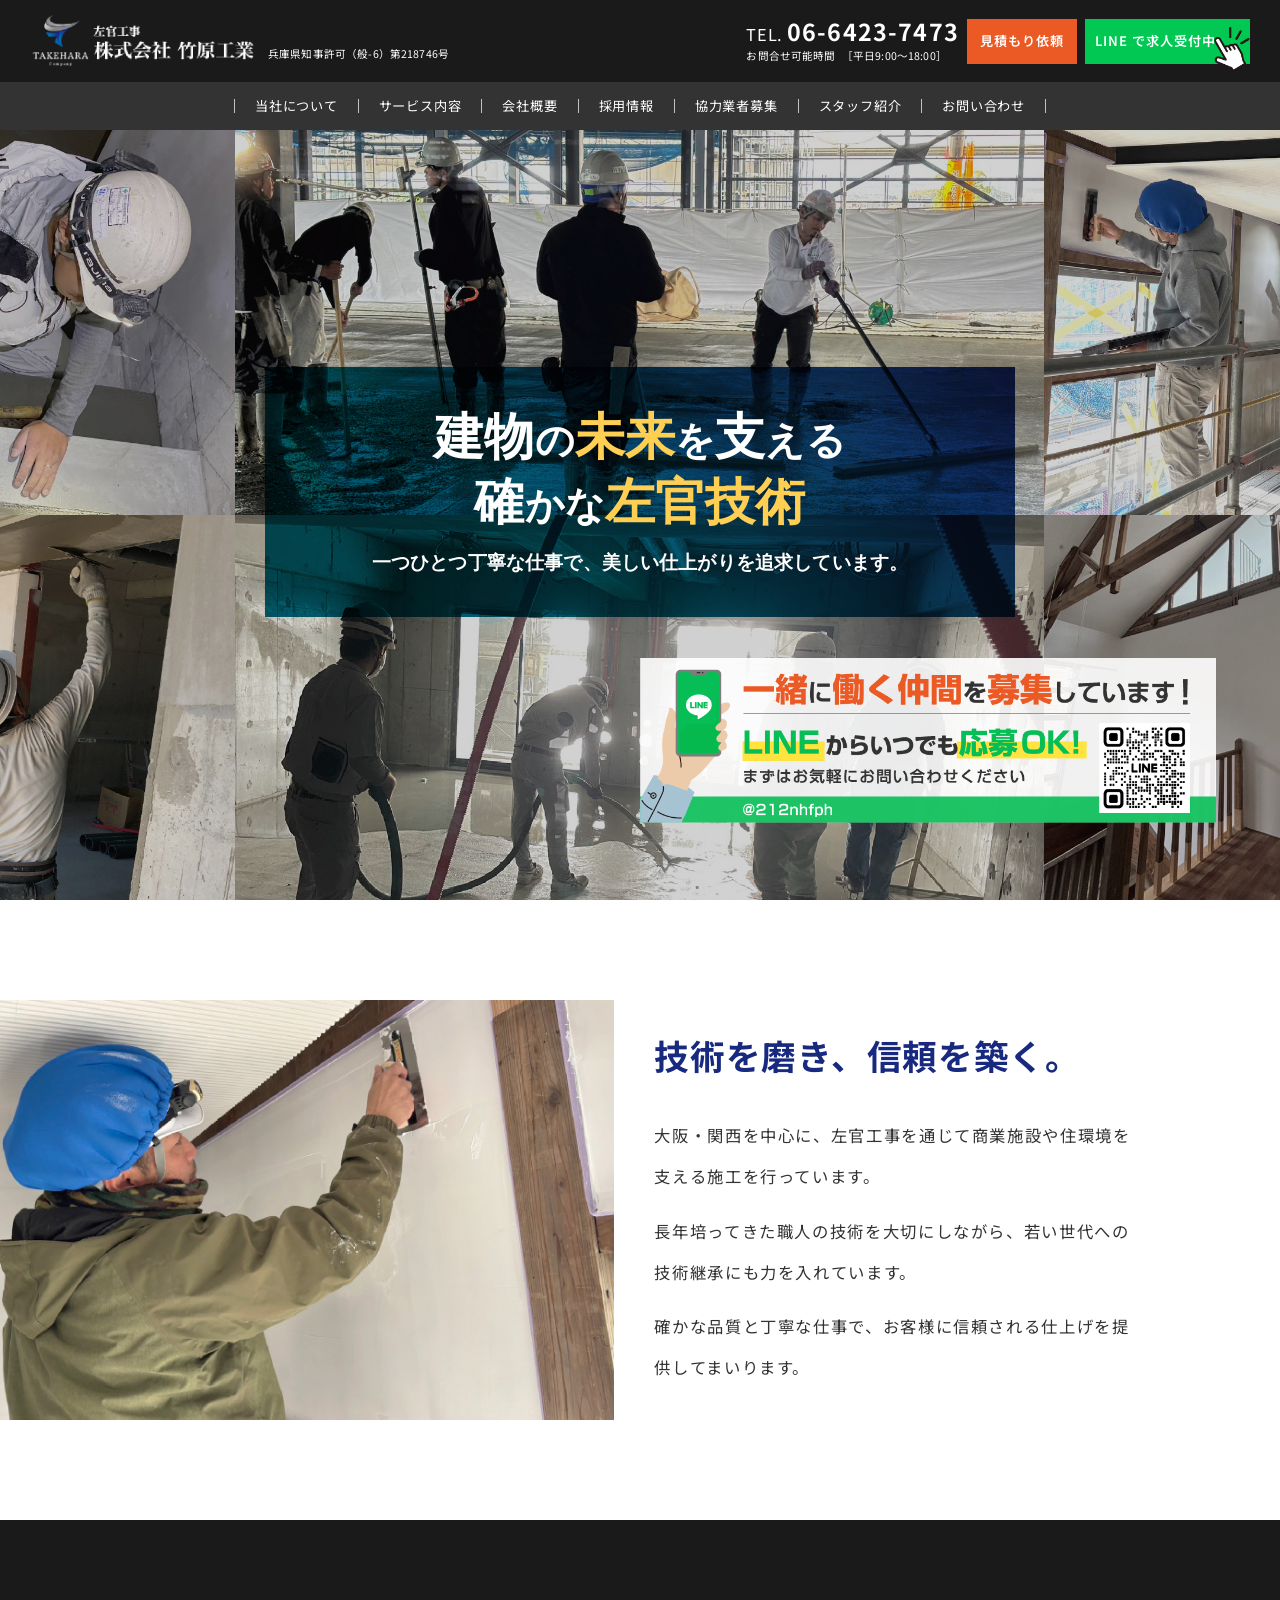
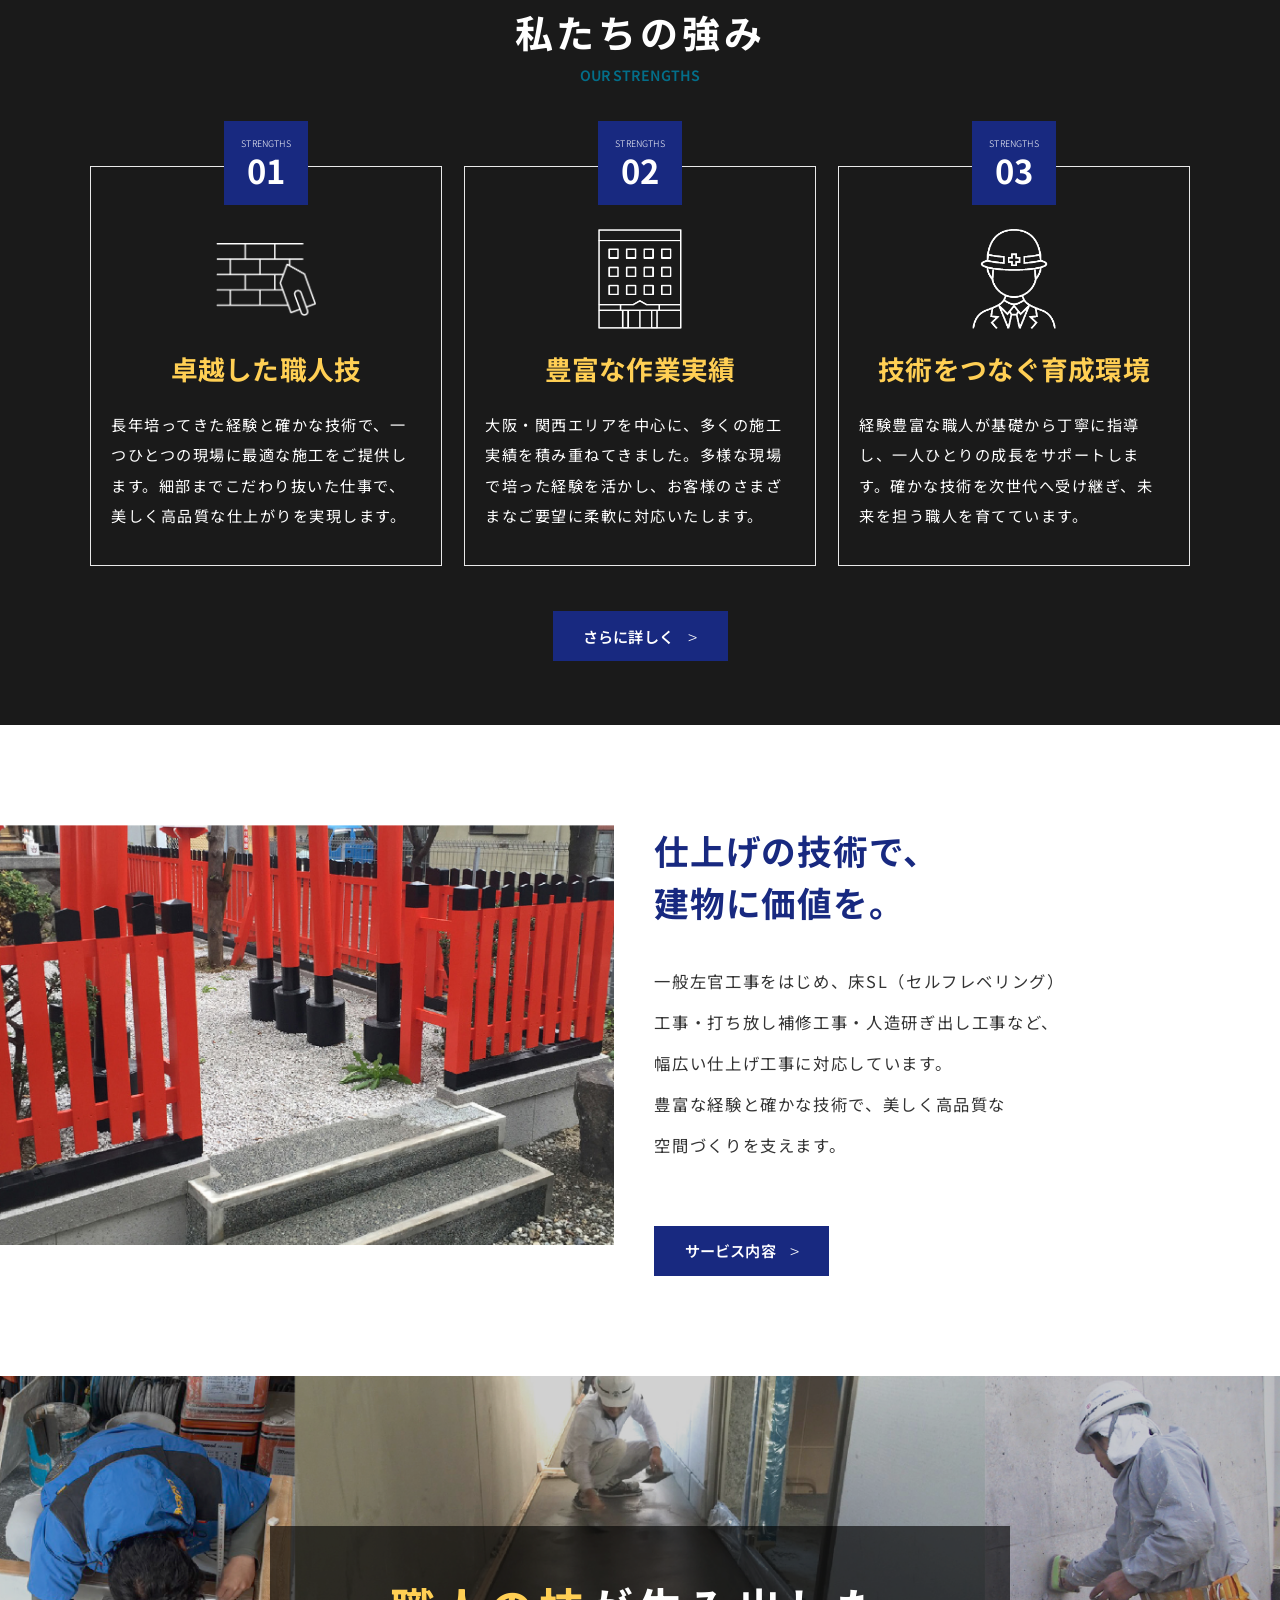
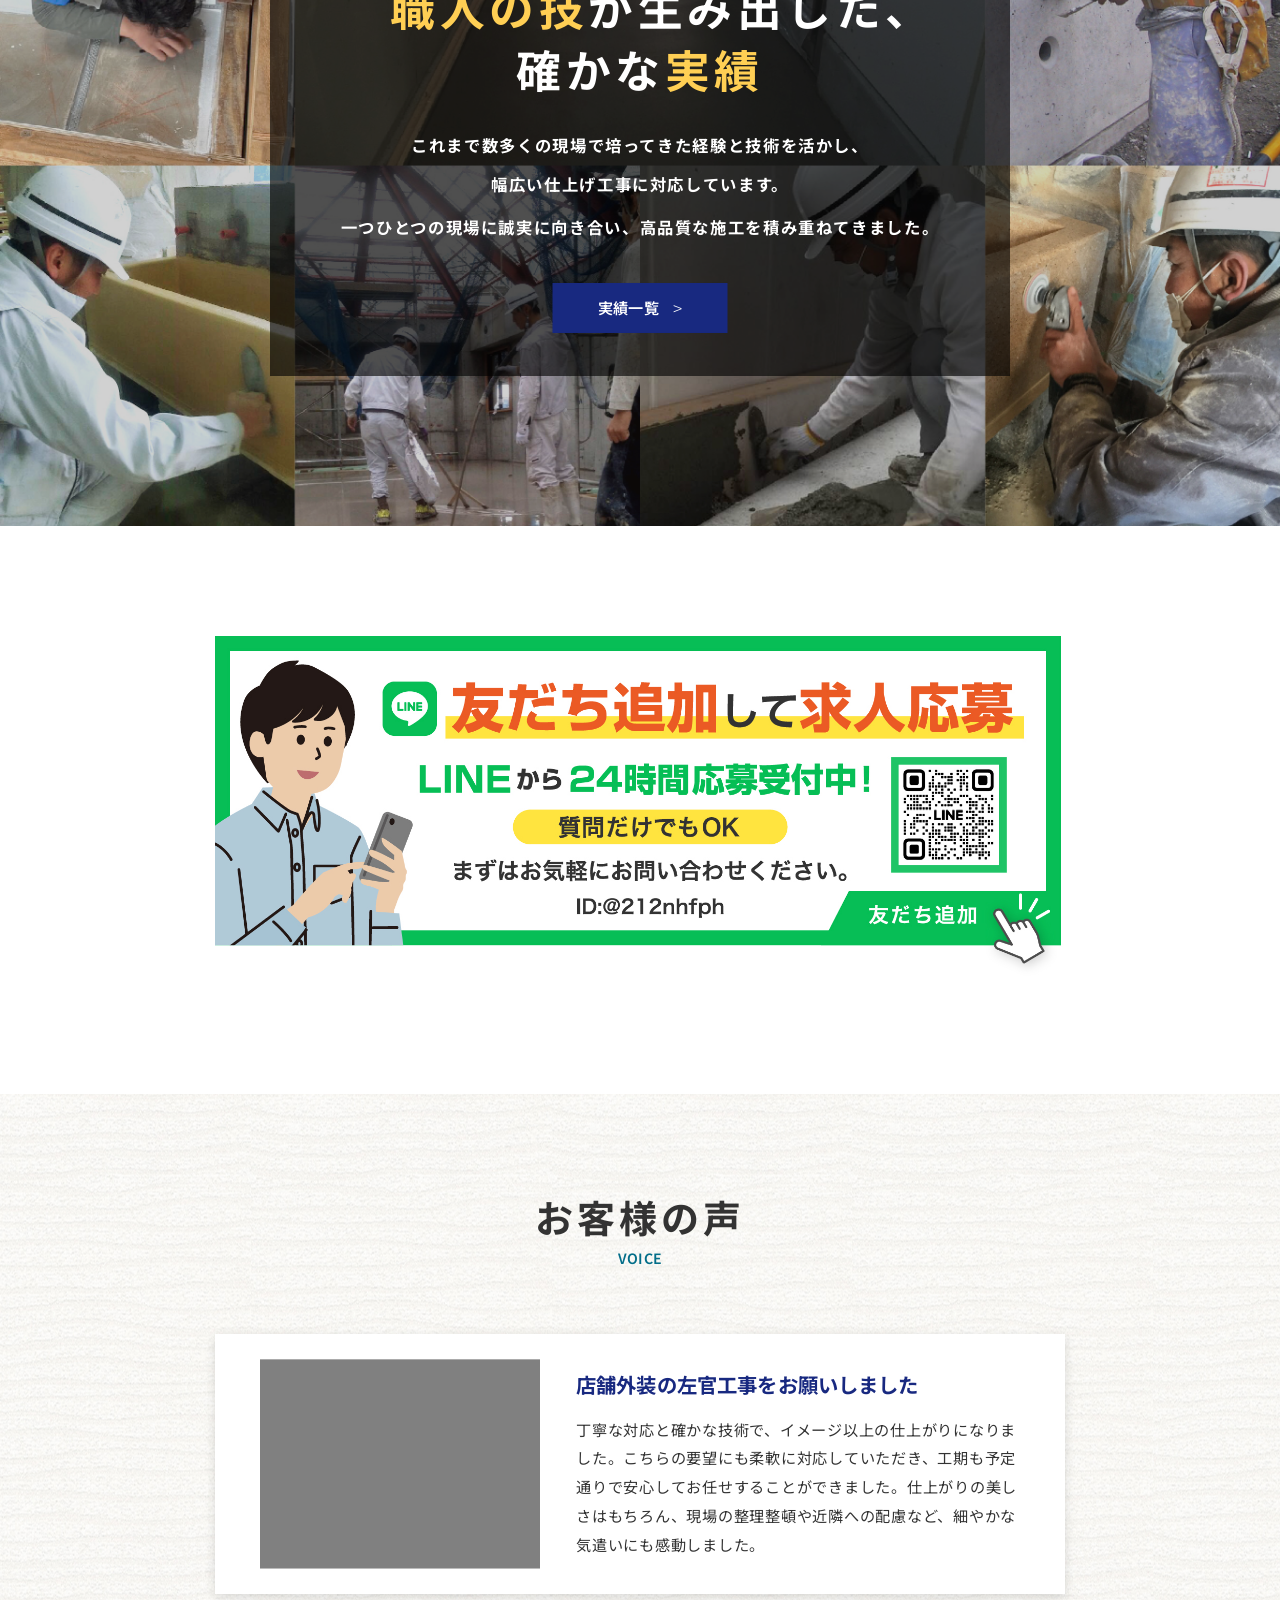
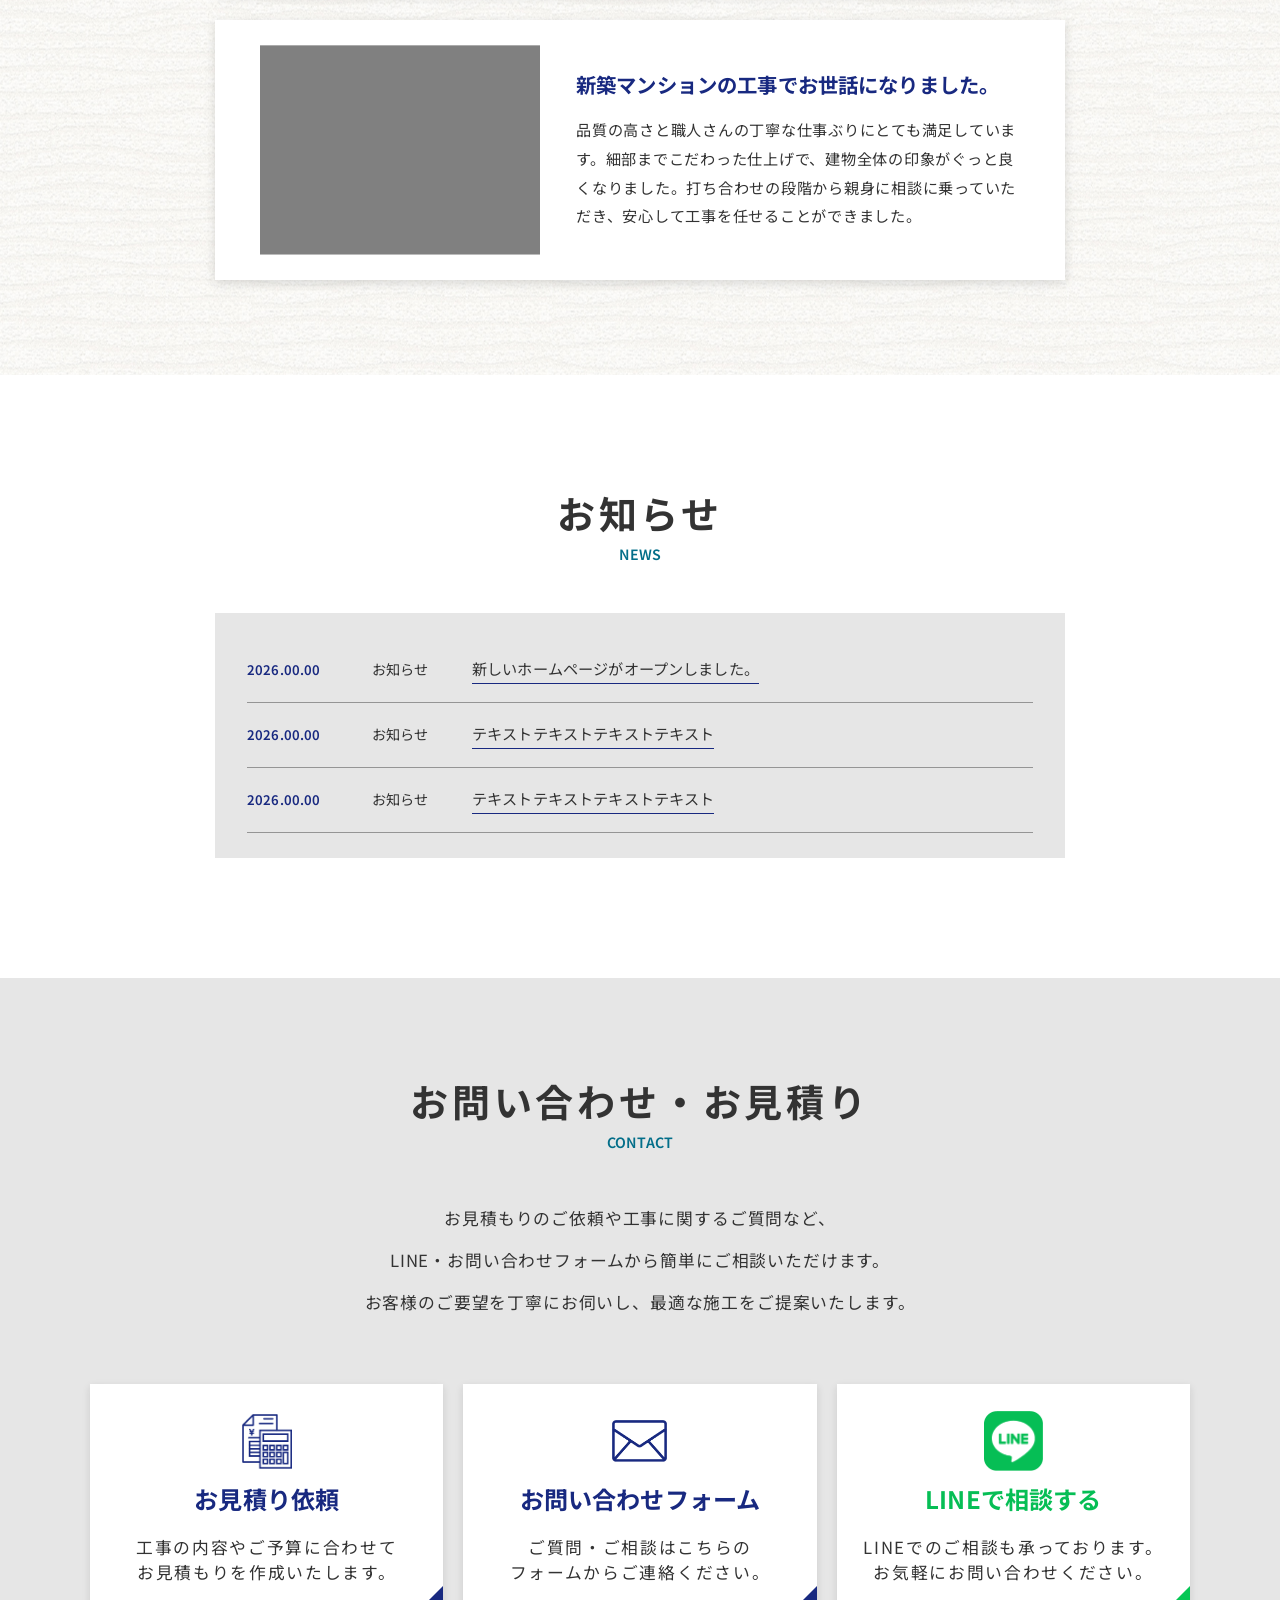
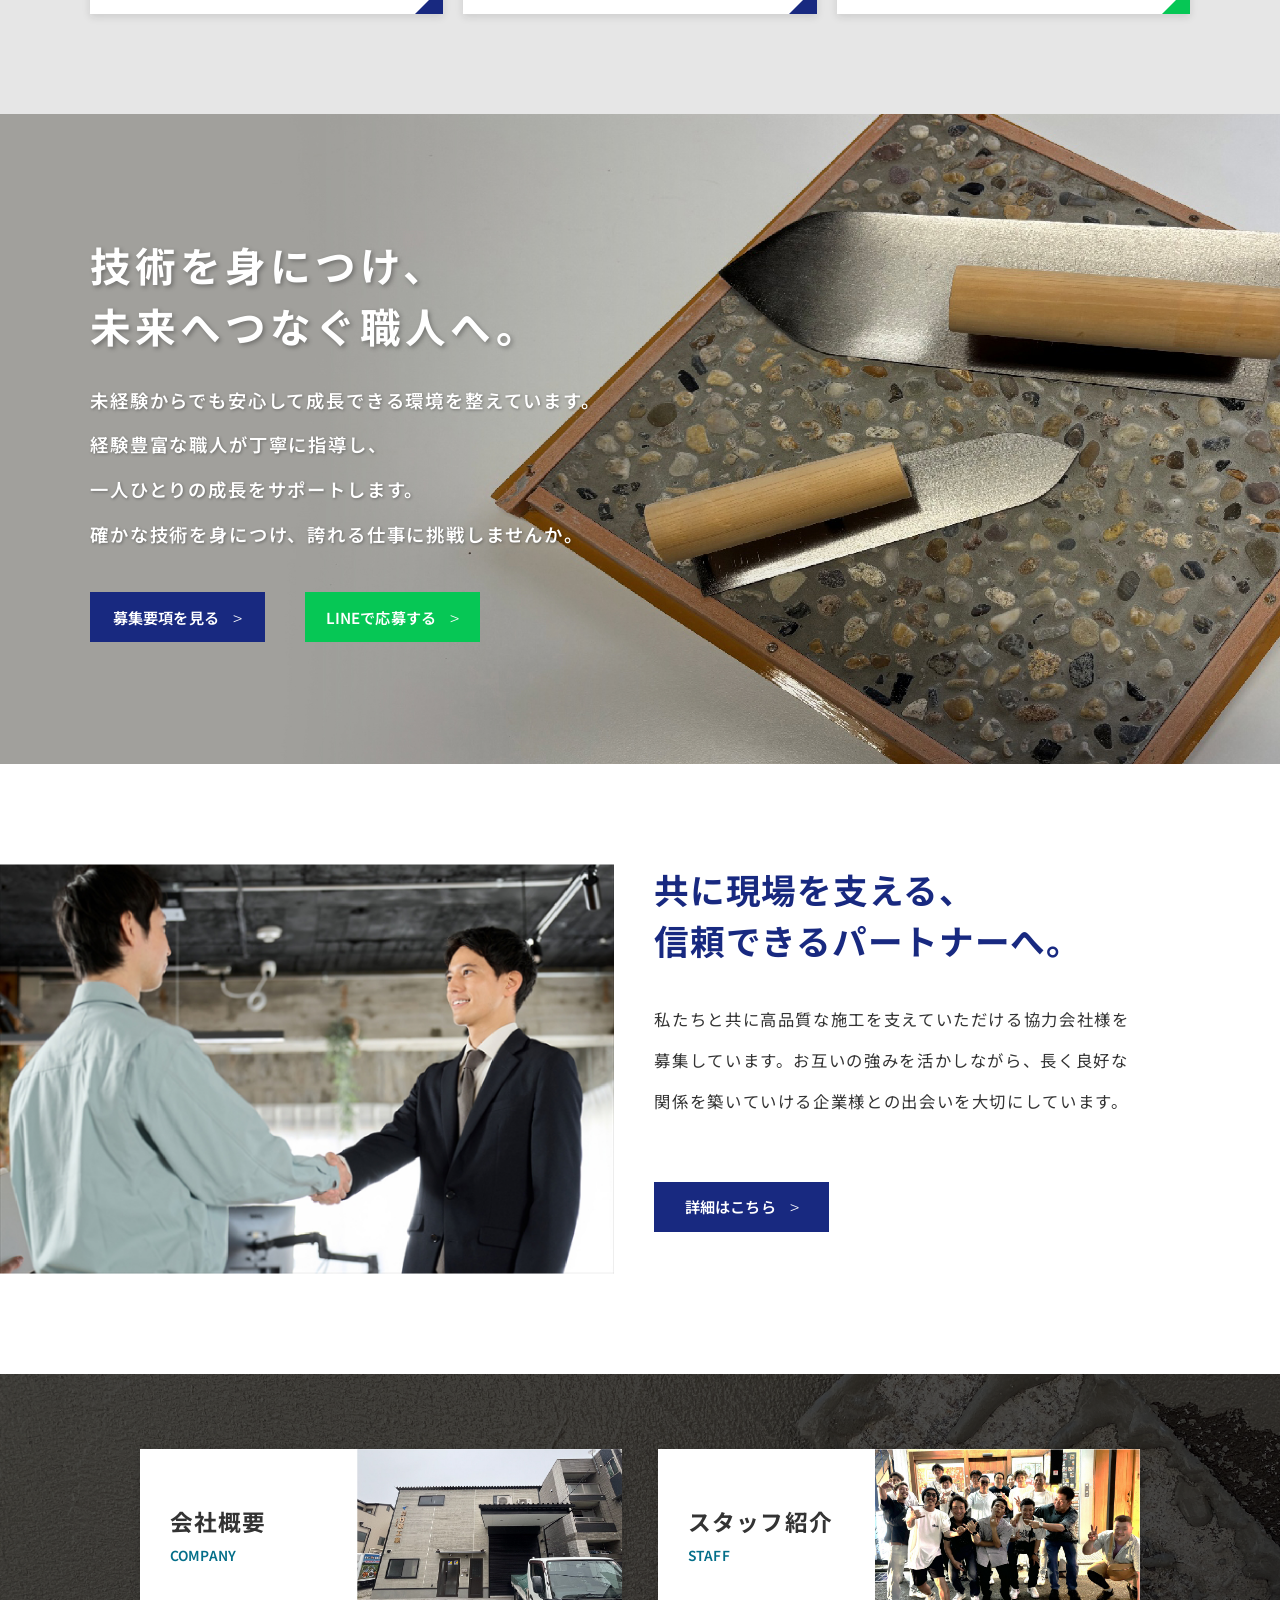
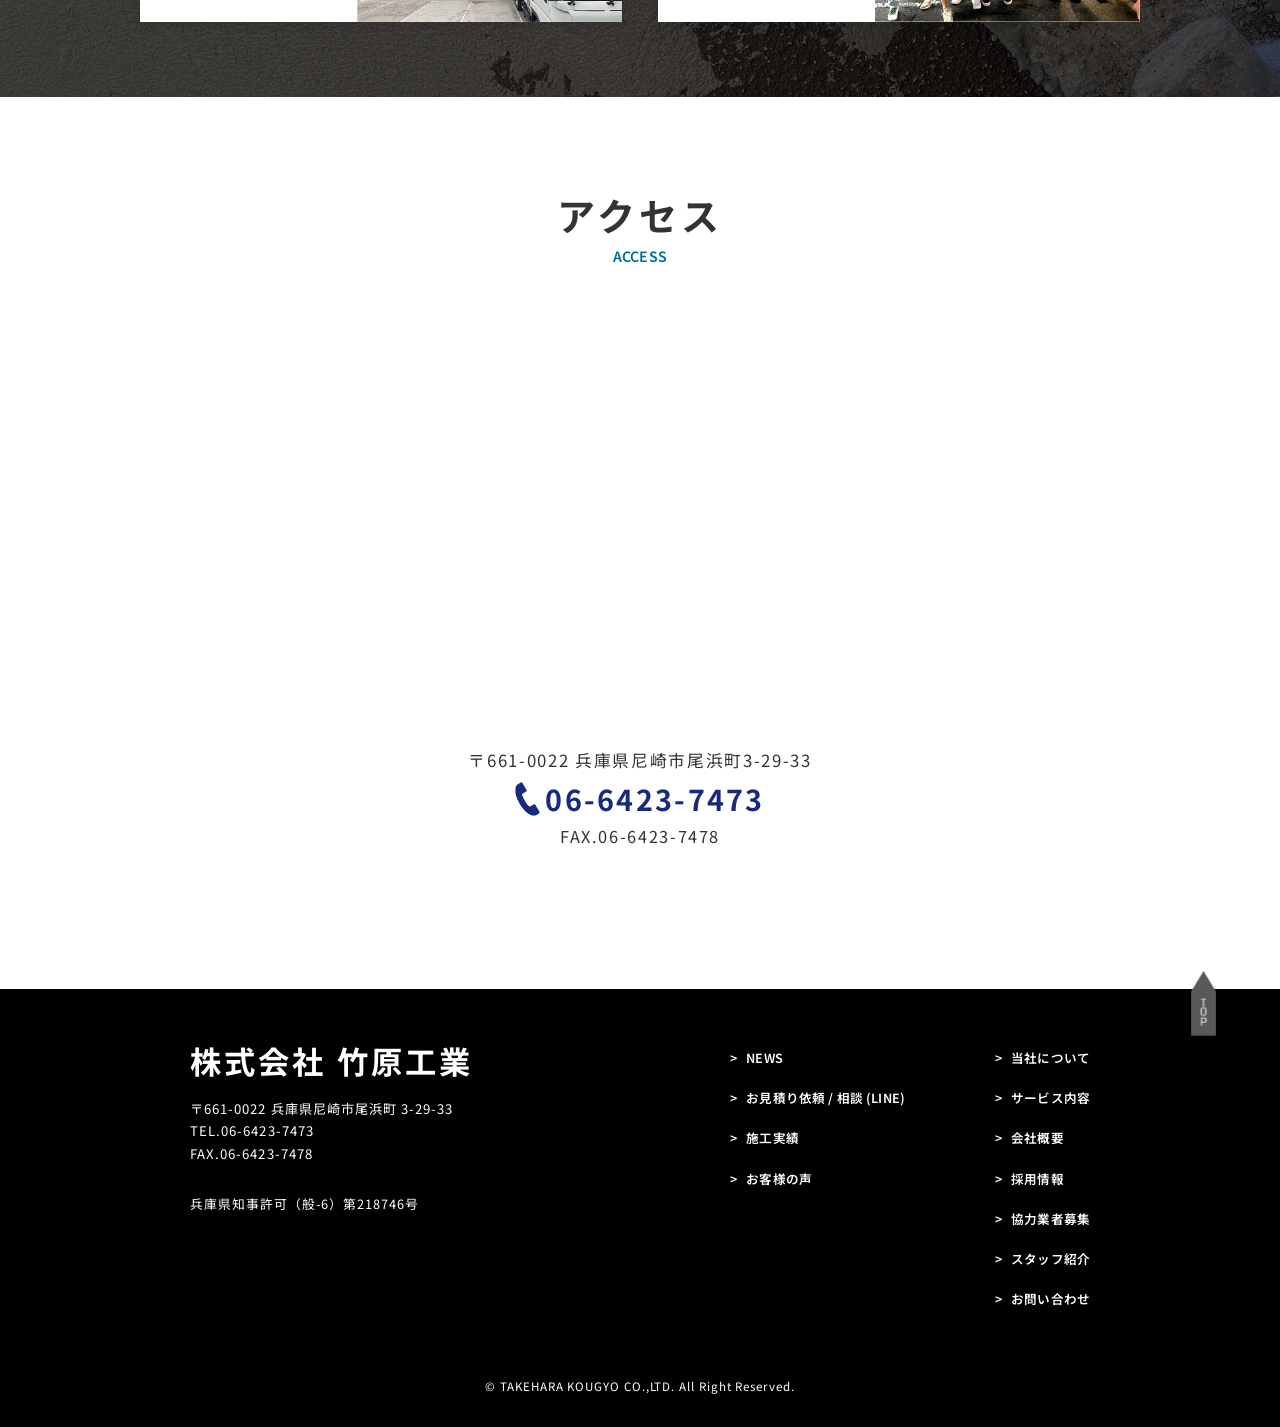
==== index.html @ e48fd706 "当社についてページを実装" ====
<!DOCTYPE html>
<html lang="ja">

<head>
  <meta charset="utf-8" />
  <title>株式会社 竹原工業</title>
  <meta name="description" content="テキストテキストテキストテキストテキストテキストテキストテキスト" />
  <meta name="viewport" content="width=device-width, initial-scale=1" />
  <meta name="robots" content="noindex, nofollow">
  <link rel="preconnect" href="https://fonts.googleapis.com">
  <link rel="preconnect" href="https://fonts.gstatic.com" crossorigin>
  <link href="https://fonts.googleapis.com/css2?family=Noto+Sans+JP:wght@100..900&display=swap" rel="stylesheet">
  <link rel="stylesheet" href="css/style.css" />
</head>

<body>

  <header class="l-header">
    <div class="p-header">
      <div class="p-header__main">
        <div class="p-header__inner">

          <div class="p-header__company">
            <h1 class="p-header__logo">
              <a href="index.html" class="p-header__logo-link">
                <img src="images/top/header-logo.png" alt="左官工事 株式会社竹原工業" class="p-header__logo-image">
              </a>
            </h1>

            <p class="p-header__license">
              兵庫県知事許可（般-6）第218746号
            </p>
          </div>

          <div class="p-header__right">
            <div class="p-header__tel">
              <a href="tel:0664237473" class="p-header__tel-link">
                <span class="p-header__tel-label">TEL.</span>
                <span class="p-header__tel-number">06-6423-7473</span>
              </a>

              <p class="p-header__tel-time">
                お問合せ可能時間　［平日9:00～18:00］
              </p>
            </div>

            <a href="#contact" class="p-header__estimate">
              見積もり依頼
            </a>

            <a href="#" class="p-header__line">
              <span class="p-header__line-text">
                LINE で求人受付中
              </span>

              <img src="images/top/header-line-icon.png" alt="" class="p-header__line-icon">
            </a>
          </div>

          <button class="p-header__hamburger" type="button" aria-label="メニューを開く" aria-controls="header-drawer"
            aria-expanded="false">
            <span class="p-header__hamburger-line"></span>
            <span class="p-header__hamburger-line"></span>
            <span class="p-header__hamburger-line"></span>
          </button>

        </div>
      </div>

      <nav class="p-header__nav" aria-label="メインナビゲーション">
        <ul class="p-header__nav-list">
          <li class="p-header__nav-item">
            <a href="about.html" class="p-header__nav-link">当社について</a>
          </li>
          <li class="p-header__nav-item">
            <a href="#service" class="p-header__nav-link">サービス内容</a>
          </li>
          <li class="p-header__nav-item">
            <a href="#company" class="p-header__nav-link">会社概要</a>
          </li>
          <li class="p-header__nav-item">
            <a href="#recruit" class="p-header__nav-link">採用情報</a>
          </li>
          <li class="p-header__nav-item">
            <a href="#partner" class="p-header__nav-link">協力業者募集</a>
          </li>
          <li class="p-header__nav-item">
            <a href="#staff" class="p-header__nav-link">スタッフ紹介</a>
          </li>
          <li class="p-header__nav-item">
            <a href="#contact" class="p-header__nav-link">お問い合わせ</a>
          </li>
        </ul>
      </nav>

      <div class="p-header__drawer" id="header-drawer">
        <nav class="p-header__drawer-nav" aria-label="スマートフォンメニュー">
          <ul class="p-header__drawer-list">
            <li class="p-header__drawer-item">
              <a href="#about" class="p-header__drawer-link">当社について</a>
            </li>
            <li class="p-header__drawer-item">
              <a href="#service" class="p-header__drawer-link">サービス内容</a>
            </li>
            <li class="p-header__drawer-item">
              <a href="#company" class="p-header__drawer-link">会社概要</a>
            </li>
            <li class="p-header__drawer-item">
              <a href="#recruit" class="p-header__drawer-link">採用情報</a>
            </li>
            <li class="p-header__drawer-item">
              <a href="#partner" class="p-header__drawer-link">協力業者募集</a>
            </li>
            <li class="p-header__drawer-item">
              <a href="#staff" class="p-header__drawer-link">スタッフ紹介</a>
            </li>
            <li class="p-header__drawer-item">
              <a href="#contact" class="p-header__drawer-link">お問い合わせ</a>
            </li>
          </ul>

          <div class="p-header__drawer-buttons">
            <a href="#contact" class="p-header__drawer-estimate">
              見積もり依頼
            </a>

            <a href="#" class="p-header__drawer-line">
              LINEで求人受付中
            </a>
          </div>

          <a href="tel:0664237473" class="p-header__drawer-tel">
            <span>TEL.</span> 06-6423-7473
          </a>

          <p class="p-header__drawer-time">
            お問合せ可能時間　［平日9:00～18:00］
          </p>
        </nav>
      </div>

    </div>
  </header>

  <main class="l-main">

    <section class="p-mv">
      <div class="p-mv__content-bg" aria-hidden="true"></div>

      <div class="p-mv__content">
        <h2 class="p-mv__title">
          <span class="p-mv__title-line">
            建物<span class="p-mv__title-small">の</span><span class="p-mv__title-accent">未来</span><span
              class="p-mv__title-small">を</span>支<span class="p-mv__title-small">える</span>
          </span>
          <span class="p-mv__title-line">
            確<span class="p-mv__title-small">かな</span><span class="p-mv__title-accent">左官技術</span>
          </span>
        </h2>

        <p class="p-mv__text">
          一つひとつ丁寧な仕事で、<br class="sp-only">美しい仕上がりを追求しています。
        </p>
      </div>

      <a href="#" class="p-mv__line">
        <img src="images/top/mv-line-banner.png" alt="一緒に働く仲間を募集しています！LINEからいつでも応募OK！まずはお気軽にお問い合わせください"
          class="p-mv__line-image">
      </a>
    </section>

    <section class="p-top-about" id="about">
      <div class="p-top-about__inner">
        <div class="p-top-about__image">
          <img src="images/top/about-image.jpg" alt="左官工事を行う職人" class="p-top-about__image-item">
        </div>

        <div class="p-top-about__content">
          <h2 class="p-top-about__title">
            技術を磨き、信頼を築く。
          </h2>

          <div class="p-top-about__text">
            <p>
              大阪・関西を中心に、左官工事を通じて商業施設や住環境を支える施工を行っています。
            </p>

            <p>
              長年培ってきた職人の技術を大切にしながら、若い世代への技術継承にも力を入れています。
            </p>

            <p>
              確かな品質と丁寧な仕事で、お客様に信頼される仕上げを提供してまいります。
            </p>
          </div>
        </div>
      </div>
    </section>

    <section class="p-top-strengths">
      <div class="p-top-strengths__inner">
        <div class="p-top-strengths__heading">
          <h2 class="p-top-strengths__title">私たちの強み</h2>
          <p class="p-top-strengths__en">OUR STRENGTHS</p>
        </div>

        <div class="p-top-strengths__list">
          <article class="p-top-strengths__item">
            <div class="p-top-strengths__number">
              <span class="p-top-strengths__number-label">STRENGTHS</span>
              <span class="p-top-strengths__number-text">01</span>
            </div>

            <div class="p-top-strengths__item-inner">
              <div class="p-top-strengths__icon">
                <img src="images/top/strength-icon-01.png" alt="" class="p-top-strengths__icon-image">
              </div>

              <h3 class="p-top-strengths__item-title">
                卓越した職人技
              </h3>

              <p class="p-top-strengths__text">
                長年培ってきた経験と確かな技術で、一つひとつの現場に最適な施工をご提供します。細部までこだわり抜いた仕事で、美しく高品質な仕上がりを実現します。
              </p>
            </div>
          </article>

          <article class="p-top-strengths__item">
            <div class="p-top-strengths__number">
              <span class="p-top-strengths__number-label">STRENGTHS</span>
              <span class="p-top-strengths__number-text">02</span>
            </div>

            <div class="p-top-strengths__item-inner">
              <div class="p-top-strengths__icon">
                <img src="images/top/strength-icon-02.png" alt="" class="p-top-strengths__icon-image">
              </div>

              <h3 class="p-top-strengths__item-title">
                豊富な作業実績
              </h3>

              <p class="p-top-strengths__text">
                大阪・関西エリアを中心に、多くの施工実績を積み重ねてきました。多様な現場で培った経験を活かし、お客様のさまざまなご要望に柔軟に対応いたします。
              </p>
            </div>
          </article>

          <article class="p-top-strengths__item">
            <div class="p-top-strengths__number">
              <span class="p-top-strengths__number-label">STRENGTHS</span>
              <span class="p-top-strengths__number-text">03</span>
            </div>

            <div class="p-top-strengths__item-inner">
              <div class="p-top-strengths__icon">
                <img src="images/top/strength-icon-03.png" alt="" class="p-top-strengths__icon-image">
              </div>

              <h3 class="p-top-strengths__item-title">
                技術をつなぐ育成環境
              </h3>

              <p class="p-top-strengths__text">
                経験豊富な職人が基礎から丁寧に指導し、一人ひとりの成長をサポートします。確かな技術を次世代へ受け継ぎ、未来を担う職人を育てています。
              </p>
            </div>
          </article>
        </div>

        <div class="p-top-strengths__button">
          <a href="#" class="c-button">
            <span>さらに詳しく</span>
            <span class="c-button__arrow">&gt;</span>
          </a>
        </div>
      </div>
    </section>

    <section class="p-top-service" id="service">
      <div class="p-top-service__inner">
        <div class="p-top-service__image">
          <img src="images/top/service-image.jpg" alt="左官工事の施工事例" class="p-top-service__image-item">
        </div>

        <div class="p-top-service__content">
          <h2 class="p-top-service__title">
            仕上げの技術で、<br>
            建物に価値を。
          </h2>

          <div class="p-top-service__text">
            <p>
              一般左官工事をはじめ、床SL（セルフレベリング）<br>
              工事・打ち放し補修工事・人造研ぎ出し工事など、<br>
              幅広い仕上げ工事に対応しています。<br>
              豊富な経験と確かな技術で、美しく高品質な<br>空間づくりを支えます。
            </p>
          </div>
          <div class="p-top-service__button">
            <a href="#" class="c-button">
              <span>サービス内容</span>
              <span class="c-button__arrow">&gt;</span>
            </a>
          </div>
        </div>
      </div>
    </section>

    <section class="p-top-works">
      <div class="p-top-works__content-bg"></div>

      <div class="p-top-works__content">
        <h2 class="p-top-works__title">
          <span class="p-top-works__title-line">
            <span class="p-top-works__title-accent">職人の技</span>が生み出した、<br class="pc-only">確かな<span
              class="p-top-works__title-accent">実績</span>
          </span>
        </h2>

        <div class="p-top-works__text">
          <p>これまで数多くの現場で培ってきた経験と技術を活かし、<br class="pc-only">
            幅広い仕上げ工事に対応しています。</p>
          <p>一つひとつの現場に誠実に向き合い、<br class="sp-only">高品質な施工を積み重ねてきました。</p>
        </div>

        <div class="p-top-works__button">
          <a href="#" class="c-button">
            <span>実績一覧</span>
            <span class="c-button__arrow">&gt;</span>
          </a>
        </div>
      </div>
    </section>

    <section class="c-line-recruit">
      <div class="c-line-recruit__inner">
        <a href="#" class="c-line-recruit__link">
          <img src="images/common/line-recruit-banner.jpg"
            alt="友だち追加して求人応募 LINEから24時間応募受付中 質問だけでもOK まずはお気軽にお問い合わせください ID:@212nhfph" class="c-line-recruit__image">
        </a>
      </div>
    </section>

    <section class="p-top-voice">
      <div class="p-top-voice__inner">
        <div class="c-section-heading">
          <h2 class="c-section-heading__title">お客様の声</h2>
          <p class="c-section-heading__en">VOICE</p>
        </div>
        <div class="p-top-voice__list">
          <article class="p-top-voice__item">
            <a href="#" class="p-top-voice__link">
              <div class="p-top-voice__image">
                <img src="images/top/voice-image-01.jpg" alt="" class="p-top-voice__image-item">
              </div>

              <div class="p-top-voice__content">
                <h3 class="p-top-voice__item-title">
                  店舗外装の左官工事をお願いしました
                </h3>

                <p class="p-top-voice__text">
                  丁寧な対応と確かな技術で、イメージ以上の仕上がりになりました。こちらの要望にも柔軟に対応していただき、工期も予定通りで安心してお任せすることができました。仕上がりの美しさはもちろん、現場の整理整頓や近隣への配慮など、細やかな気遣いにも感動しました。
                </p>
              </div>
            </a>
          </article>

          <article class="p-top-voice__item">
            <a href="#" class="p-top-voice__link">
              <div class="p-top-voice__image">
                <img src="images/top/voice-image-02.jpg" alt="" class="p-top-voice__image-item">
              </div>

              <div class="p-top-voice__content">
                <h3 class="p-top-voice__item-title">
                  新築マンションの工事でお世話になりました。
                </h3>

                <p class="p-top-voice__text">
                  品質の高さと職人さんの丁寧な仕事ぶりにとても満足しています。細部までこだわった仕上げで、建物全体の印象がぐっと良くなりました。打ち合わせの段階から親身に相談に乗っていただき、安心して工事を任せることができました。
                </p>
              </div>
            </a>
          </article>
        </div>
      </div>
    </section>

    <section class="p-top-news">
      <div class="p-top-news__inner">
        <div class="c-section-heading">
          <h2 class="c-section-heading__title">お知らせ</h2>
          <p class="c-section-heading__en">NEWS</p>
        </div>

        <div class="p-top-news__list">
          <article class="p-top-news__item">
            <time class="p-top-news__date" datetime="2026-00-00">
              2026.00.00
            </time>

            <span class="p-top-news__category">
              お知らせ
            </span>

            <h3 class="p-top-news__item-title">
              <a href="#" class="p-top-news__link">
                新しいホームページがオープンしました。
              </a>
            </h3>
          </article>

          <article class="p-top-news__item">
            <time class="p-top-news__date" datetime="2026-00-00">
              2026.00.00
            </time>

            <span class="p-top-news__category">
              お知らせ
            </span>

            <h3 class="p-top-news__item-title">
              <a href="#" class="p-top-news__link">
                テキストテキストテキストテキスト
              </a>
            </h3>
          </article>

          <article class="p-top-news__item">
            <time class="p-top-news__date" datetime="2026-00-00">
              2026.00.00
            </time>

            <span class="p-top-news__category">
              お知らせ
            </span>

            <h3 class="p-top-news__item-title">
              <a href="#" class="p-top-news__link">
                テキストテキストテキストテキスト
              </a>
            </h3>
          </article>
        </div>
      </div>
    </section>

    <section class="p-top-contact">
      <div class="p-top-contact__inner">
        <div class="c-section-heading">
          <h2 class="c-section-heading__title">お問い合わせ・お見積り</h2>
          <p class="c-section-heading__en">CONTACT</p>
        </div>

        <div class="p-top-contact__lead">
          <p>
            お見積もりのご依頼や工事に関するご質問など、<br class="pc-only">
            LINE・お問い合わせフォームから簡単にご相談いただけます。<br>
            お客様のご要望を丁寧にお伺いし、最適な施工をご提案いたします。
          </p>
        </div>

        <div class="p-top-contact__list">
          <a href="#" class="p-top-contact__item">
            <div class="p-top-contact__icon">
              <img src="images/top/contact-estimate-icon.png" alt="" class="p-top-contact__icon-image">
            </div>

            <h3 class="p-top-contact__item-title">
              お見積り依頼
            </h3>

            <p class="p-top-contact__text">
              工事の内容やご予算に合わせて<br>
              お見積もりを作成いたします。
            </p>

            <span class="p-top-contact__corner"></span>
          </a>

          <a href="#" class="p-top-contact__item">
            <div class="p-top-contact__icon">
              <img src="images/top/contact-mail-icon.png" alt="" class="p-top-contact__icon-image">
            </div>

            <h3 class="p-top-contact__item-title">
              お問い合わせフォーム
            </h3>

            <p class="p-top-contact__text">
              ご質問・ご相談はこちらの<br>
              フォームからご連絡ください。
            </p>

            <span class="p-top-contact__corner"></span>
          </a>

          <a href="#" class="p-top-contact__item p-top-contact__item--line">
            <div class="p-top-contact__icon">
              <img src="images/top/contact-line-icon.png" alt=""
                class="p-top-contact__icon-image p-top-contact__icon-image--line">
            </div>

            <h3 class="p-top-contact__item-title">
              LINEで相談する
            </h3>

            <p class="p-top-contact__text">
              LINEでのご相談も承っております。<br>
              お気軽にお問い合わせください。
            </p>

            <span class="p-top-contact__corner"></span>
          </a>
        </div>
      </div>
    </section>

    <section class="p-top-recruit">

      <div class="p-top-recruit__inner">
        <div class="p-top-recruit__content">
          <h2 class="p-top-recruit__title">
            技術を身につけ、<br>
            未来へつなぐ職人へ。
          </h2>

          <div class="p-top-recruit__text">
            <p>未経験からでも安心して成長できる環境を整えています。</p>
            <p>経験豊富な職人が丁寧に指導し、</p>
            <p>一人ひとりの成長をサポートします。</p>
            <p>確かな技術を身につけ、誇れる仕事に挑戦しませんか。</p>
          </div>

          <div class="p-top-recruit__buttons">
            <a href="#" class="c-button">
              <span class="c-button__text">募集要項を見る</span>
              <span class="c-button__arrow">&gt;</span>
            </a>

            <a href="#" class="c-button c-button--line">
              <span class="c-button__text">LINEで応募する</span>
              <span class="c-button__arrow">&gt;</span>
            </a>
          </div>
        </div>
      </div>
    </section>

    <section class="p-top-partner">
      <div class="p-top-partner__inner">
        <div class="p-top-partner__image">
          <img src="images/top/partner-image.jpg" alt="協力会社との打ち合わせ" class="p-top-partner__image-item">
        </div>

        <div class="p-top-partner__content">
          <h2 class="p-top-partner__title">
            共に現場を支える、<br>
            信頼できるパートナーへ。
          </h2>

          <div class="p-top-partner__text">
            <p>
              私たちと共に高品質な施工を支えていただける協力会社様を募集しています。お互いの強みを活かしながら、長く良好な関係を築いていける企業様との出会いを大切にしています。
            </p>
          </div>

          <div class="p-top-partner__button">
            <a href="#" class="c-button">
              <span class="c-button__text">詳細はこちら</span>
              <span class="c-button__arrow">&gt;</span>
            </a>
          </div>
        </div>
      </div>
    </section>

    <section class="p-top-company-staff">
      <div class="p-top-company-staff__inner">

        <a href="#" class="p-top-company-staff__card">
          <div class="p-top-company-staff__content">
            <h2 class="p-top-company-staff__title">会社概要</h2>
            <p class="p-top-company-staff__en">COMPANY</p>
          </div>

          <div class="p-top-company-staff__image">
            <img src="images/top/company-image.jpg" alt="株式会社竹原工業 外観" class="p-top-company-staff__image-item">
          </div>
        </a>

        <a href="#" class="p-top-company-staff__card">
          <div class="p-top-company-staff__content">
            <h2 class="p-top-company-staff__title">スタッフ紹介</h2>
            <p class="p-top-company-staff__en">STAFF</p>
          </div>

          <div class="p-top-company-staff__image">
            <img src="images/top/staff-image.jpg" alt="株式会社竹原工業 スタッフ" class="p-top-company-staff__image-item">
          </div>
        </a>

      </div>
    </section>

    <section class="p-top-access" id="access">
      <div class="p-top-access__heading">
        <div class="c-section-heading">
          <h2 class="c-section-heading__title">アクセス</h2>
          <p class="c-section-heading__en">ACCESS</p>
        </div>
      </div>

      <div class="p-top-access__map">
        <iframe
          src="https://www.google.com/maps/embed?pb=!1m18!1m12!1m3!1d3278.703175096539!2d135.41684547659304!3d34.73787557290649!2m3!1f0!2f0!3f0!3m2!1i1024!2i768!4f13.1!3m3!1m2!1s0x6000efe1dee8be19%3A0xe5617f0f4656ec1b!2z5qCq5byP5Lya56S-IOerueWOn-W3pealrQ!5e0!3m2!1sja!2sjp!4v1789703562118!5m2!1sja!2sjp"
          class="p-top-access__map-frame" loading="lazy" referrerpolicy="no-referrer-when-downgrade"
          title="株式会社竹原工業 アクセスマップ"></iframe>
      </div>

      <div class="p-top-access__info">
        <p class="p-top-access__address">
          〒661-0022 兵庫県尼崎市尾浜町3-29-33
        </p>

        <a href="tel:0664237473" class="p-top-access__tel">
          <img src="images/top/access-tel-icon.png" alt="" class="p-top-access__tel-icon">
          <span class="p-top-access__tel-number">06-6423-7473</span>
        </a>

        <p class="p-top-access__fax">
          FAX.06-6423-7478
        </p>
      </div>
    </section>

  </main>

  <footer class="l-footer">
    <div class="p-footer">

      <a href="#" class="p-footer__page-top" aria-label="ページ上部へ戻る">
        <img src="images/common/page-top.png" alt="" class="p-footer__page-top-image">
      </a>

      <div class="p-footer__inner">
        <div class="p-footer__main">
          <div class="p-footer__company">
            <p class="p-footer__company-name">株式会社 竹原工業</p>

            <div class="p-footer__company-info">
              <p>〒661-0022 兵庫県尼崎市尾浜町 3-29-33</p>
              <p>TEL.06-6423-7473</p>
              <p>FAX.06-6423-7478</p>
            </div>

            <p class="p-footer__license">
              兵庫県知事許可（般-6）第218746号
            </p>
          </div>

          <nav class="p-footer__nav" aria-label="フッターナビゲーション">
            <ul class="p-footer__nav-list">
              <li class="p-footer__nav-item">
                <a href="#news" class="p-footer__nav-link">NEWS</a>
              </li>
              <li class="p-footer__nav-item">
                <a href="#contact" class="p-footer__nav-link">お見積り依頼 / 相談 (LINE)</a>
              </li>
              <li class="p-footer__nav-item">
                <a href="#works" class="p-footer__nav-link">施工実績</a>
              </li>
              <li class="p-footer__nav-item">
                <a href="#voice" class="p-footer__nav-link">お客様の声</a>
              </li>
            </ul>

            <ul class="p-footer__nav-list">
              <li class="p-footer__nav-item">
                <a href="about.html" class="p-footer__nav-link">当社について</a>
              </li>
              <li class="p-footer__nav-item">
                <a href="#service" class="p-footer__nav-link">サービス内容</a>
              </li>
              <li class="p-footer__nav-item">
                <a href="#company" class="p-footer__nav-link">会社概要</a>
              </li>
              <li class="p-footer__nav-item">
                <a href="#recruit" class="p-footer__nav-link">採用情報</a>
              </li>
              <li class="p-footer__nav-item">
                <a href="#partner" class="p-footer__nav-link">協力業者募集</a>
              </li>
              <li class="p-footer__nav-item">
                <a href="#staff" class="p-footer__nav-link">スタッフ紹介</a>
              </li>
              <li class="p-footer__nav-item">
                <a href="#contact" class="p-footer__nav-link">お問い合わせ</a>
              </li>
            </ul>
          </nav>
        </div>

        <p class="p-footer__copyright">
          &copy; TAKEHARA KOUGYO CO.,LTD. All Right Reserved.
        </p>
      </div>
    </div>
  </footer>

  <script src="js/main.js"></script>
</body>

</html>
---- css/style.css ----
@charset "UTF-8";
/*! destyle.css v4.0.1 | MIT License | https://github.com/nicolas-cusan/destyle.css */
/* Reset box-model and set borders */
/* ============================================ */
*,
::before,
::after {
  box-sizing: border-box;
  border-style: solid;
  border-width: 0;
  min-width: 0;
}

/* Document */
/* ============================================ */
/**
 * 1. Correct the line height in all browsers.
 * 2. Prevent adjustments of font size after orientation changes in iOS.
 * 3. Remove gray overlay on links for iOS.
 */
html {
  line-height: 1.15; /* 1 */
  -webkit-text-size-adjust: 100%; /* 2 */
  -webkit-tap-highlight-color: transparent; /* 3*/
}

/* Sections */
/* ============================================ */
/**
 * Remove the margin in all browsers.
 */
body {
  margin: 0;
}

/**
 * Render the `main` element consistently in IE.
 */
main {
  display: block;
}

/* Vertical rhythm */
/* ============================================ */
p,
table,
blockquote,
address,
pre,
iframe,
form,
figure,
dl {
  margin: 0;
}

/* Headings */
/* ============================================ */
h1,
h2,
h3,
h4,
h5,
h6 {
  font-size: inherit;
  font-weight: inherit;
  margin: 0;
}

/* Lists (enumeration) */
/* ============================================ */
ul,
ol {
  margin: 0;
  padding: 0;
  list-style: none;
}

/* Lists (definition) */
/* ============================================ */
dt {
  font-weight: bold;
}

dd {
  margin-left: 0;
}

/* Grouping content */
/* ============================================ */
/**
 * 1. Add the correct box sizing in Firefox.
 * 2. Show the overflow in Edge and IE.
 */
hr {
  box-sizing: content-box; /* 1 */
  height: 0; /* 1 */
  overflow: visible; /* 2 */
  border-top-width: 1px;
  margin: 0;
  clear: both;
  color: inherit;
}

/**
 * 1. Correct the inheritance and scaling of font size in all browsers.
 * 2. Correct the odd `em` font sizing in all browsers.
 */
pre {
  font-family: monospace, monospace; /* 1 */
  font-size: inherit; /* 2 */
}

address {
  font-style: inherit;
}

/* Text-level semantics */
/* ============================================ */
/**
 * Remove the gray background on active links in IE 10.
 */
a {
  background-color: transparent;
  text-decoration: none;
  color: inherit;
}

/**
 * 1. Remove the bottom border in Chrome 57-
 * 2. Add the correct text decoration in Chrome, Edge, IE, Opera, and Safari.
 */
abbr[title] {
  -webkit-text-decoration: underline dotted;
          text-decoration: underline dotted; /* 2 */
}

/**
 * Add the correct font weight in Chrome, Edge, and Safari.
 */
b,
strong {
  font-weight: bolder;
}

/**
 * 1. Correct the inheritance and scaling of font size in all browsers.
 * 2. Correct the odd `em` font sizing in all browsers.
 */
code,
kbd,
samp {
  font-family: monospace, monospace; /* 1 */
  font-size: inherit; /* 2 */
}

/**
 * Add the correct font size in all browsers.
 */
small {
  font-size: 80%;
}

/**
 * Prevent `sub` and `sup` elements from affecting the line height in
 * all browsers.
 */
sub,
sup {
  font-size: 75%;
  line-height: 0;
  position: relative;
  vertical-align: baseline;
}

sub {
  bottom: -0.25em;
}

sup {
  top: -0.5em;
}

/* Replaced content */
/* ============================================ */
/**
 * Prevent vertical alignment issues.
 */
svg,
img,
embed,
object,
iframe {
  vertical-align: bottom;
}

/* Forms */
/* ============================================ */
/**
 * Reset form fields to make them styleable.
 * 1. Make form elements stylable across systems iOS especially.
 * 2. Inherit text-transform from parent.
 */
button,
input,
optgroup,
select,
textarea {
  -webkit-appearance: none; /* 1 */
  -moz-appearance: none;
       appearance: none;
  vertical-align: middle;
  color: inherit;
  font: inherit;
  background: transparent;
  padding: 0;
  margin: 0;
  border-radius: 0;
  text-align: inherit;
  text-transform: inherit; /* 2 */
}

/**
 * Correct cursors for clickable elements.
 */
button,
[type=button],
[type=reset],
[type=submit] {
  cursor: pointer;
}

button:disabled,
[type=button]:disabled,
[type=reset]:disabled,
[type=submit]:disabled {
  cursor: default;
}

/**
 * Improve outlines for Firefox and unify style with input elements & buttons.
 */
:-moz-focusring {
  outline: auto;
}

select:disabled {
  opacity: inherit;
}

/**
 * Remove padding
 */
option {
  padding: 0;
}

/**
 * Reset to invisible
 */
fieldset {
  margin: 0;
  padding: 0;
  min-width: 0;
}

legend {
  padding: 0;
}

/**
 * Add the correct vertical alignment in Chrome, Firefox, and Opera.
 */
progress {
  vertical-align: baseline;
}

/**
 * Remove the default vertical scrollbar in IE 10+.
 */
textarea {
  overflow: auto;
}

/**
 * Correct the cursor style of increment and decrement buttons in Chrome.
 */
[type=number]::-webkit-inner-spin-button,
[type=number]::-webkit-outer-spin-button {
  height: auto;
}

/**
 * Correct the outline style in Safari.
 */
[type=search] {
  outline-offset: -2px; /* 1 */
}

/**
 * Remove the inner padding in Chrome and Safari on macOS.
 */
[type=search]::-webkit-search-decoration {
  -webkit-appearance: none;
}

/**
 * 1. Correct the inability to style clickable types in iOS and Safari.
 * 2. Fix font inheritance.
 */
::-webkit-file-upload-button {
  -webkit-appearance: button; /* 1 */
  font: inherit; /* 2 */
}

/**
 * Clickable labels
 */
label[for] {
  cursor: pointer;
}

/* Interactive */
/* ============================================ */
/*
 * Add the correct display in Edge, IE 10+, and Firefox.
 */
details {
  display: block;
}

/*
 * Add the correct display in all browsers.
 */
summary {
  display: list-item;
}

/*
 * Remove outline for editable content.
 */
[contenteditable]:focus {
  outline: auto;
}

/* Tables */
/* ============================================ */
/**
1. Correct table border color inheritance in all Chrome and Safari.
*/
table {
  border-color: inherit; /* 1 */
  border-collapse: collapse;
}

caption {
  text-align: left;
}

td,
th {
  vertical-align: top;
  padding: 0;
}

th {
  text-align: left;
  font-weight: bold;
}

html {
  font-size: 100%;
  scroll-behavior: smooth;
  scroll-padding-top: 150px;
}
@media (max-width: 999px) {
  html {
    scroll-padding-top: 92px;
  }
}
@media (max-width: 600px) {
  html {
    scroll-padding-top: 88px;
  }
}

body {
  font-family: "Noto Sans JP", "Montserrat", "游ゴシック", YuGothic, "ヒラギノ角ゴ ProN W3", "Hiragino Kaku Gothic ProN", "メイリオ", Meiryo, sans-serif;
  color: #1a1a1a;
  font-size: clamp(0.875rem, 0.8461538462rem + 0.1282051282vw, 1rem);
  font-weight: bold;
  line-height: 1.66;
  letter-spacing: 0.01em;
}

body.is-menu-open {
  overflow: hidden;
}

img {
  max-width: 100%;
  height: auto;
  -o-object-fit: cover;
     object-fit: cover;
  vertical-align: bottom;
}

li {
  list-style: none;
}

a {
  text-decoration: none;
}

.pc-only {
  display: block;
}
@media (max-width: 767px) {
  .pc-only {
    display: none;
  }
}

.sp-only {
  display: none;
}
@media (max-width: 767px) {
  .sp-only {
    display: block;
  }
}

.l-header {
  position: fixed;
  z-index: 1000;
  top: 0;
  left: 0;
  width: 100%;
  background: #1a1a1a;
}

.l-footer {
  width: 100%;
  background-color: #000;
}

.l-main {
  padding-top: 130px;
}
@media (max-width: 999px) {
  .l-main {
    padding-top: 72px;
  }
}
@media (max-width: 600px) {
  .l-main {
    padding-top: 68px;
  }
}

.c-button {
  width: 175px;
  height: 50px;
  display: flex;
  align-items: center;
  justify-content: center;
  gap: 14px;
  color: #fff;
  background-color: #182980;
  font-size: clamp(0.875rem, 0.8461538462rem + 0.1282051282vw, 1rem);
  font-weight: 600;
  line-height: 1;
  transition: opacity 0.3s ease;
}
.c-button:hover {
  opacity: 0.8;
}
.c-button__arrow {
  font-size: clamp(1rem, 0.9711538462rem + 0.1282051282vw, 1.125rem);
  font-weight: 300;
  line-height: 1;
}
.c-button--line {
  background-color: #06c755;
}

.c-line-recruit {
  padding-block: 110px;
  background-color: #fff;
}
@media (max-width: 1024px) {
  .c-line-recruit {
    padding-block: 90px;
  }
}
@media (max-width: 767px) {
  .c-line-recruit {
    padding-block: 70px;
  }
}
@media (max-width: 499px) {
  .c-line-recruit {
    padding-block: 50px;
  }
}
.c-line-recruit__inner {
  width: min(850px, 100% - 40px);
  margin-inline: auto;
}
@media (max-width: 499px) {
  .c-line-recruit__inner {
    width: calc(100% - 30px);
  }
}
.c-line-recruit__link {
  display: block;
  width: 100%;
  transition: opacity 0.3s ease;
}
.c-line-recruit__link:hover {
  opacity: 0.8;
}
.c-line-recruit__image {
  display: block;
  width: 100%;
  height: auto;
}

.c-section-heading {
  text-align: center;
}
.c-section-heading__title {
  margin: 0;
  color: #333;
  font-size: clamp(1.75rem, 1.5048076923rem + 1.0897435897vw, 2.8125rem);
  font-weight: 700;
  line-height: 1.45;
  letter-spacing: 0.1em;
}
.c-section-heading__en {
  margin-top: 5px;
  color: #036e89;
  font-size: clamp(0.8125rem, 0.7836538462rem + 0.1282051282vw, 0.9375rem);
  font-weight: 600;
  line-height: 1.4;
}
.c-section-heading--white .c-section-heading__title {
  color: #fff;
}

.c-sub-hero {
  position: relative;
  width: 100%;
  height: 275px;
  background-image: url("../images/common/sub-hero-bg.jpg");
  background-position: center;
  background-repeat: no-repeat;
  background-size: cover;
}
@media (max-width: 767px) {
  .c-sub-hero {
    height: 250px;
  }
}
@media (max-width: 499px) {
  .c-sub-hero {
    height: 200px;
  }
}
.c-sub-hero__inner {
  width: 100%;
  height: 100%;
  padding: 0 20px;
  display: flex;
  flex-direction: column;
  align-items: center;
  justify-content: center;
}
@media (max-width: 499px) {
  .c-sub-hero__inner {
    padding: 0 16px;
  }
}
.c-sub-hero__title {
  margin: 0;
  color: #fff;
  font-size: clamp(1.75rem, 1.5048076923rem + 1.0897435897vw, 2.8125rem);
  font-weight: 700;
  line-height: 1.45;
  letter-spacing: 0.1em;
  text-align: center;
}
.c-sub-hero__en {
  margin-top: 15px;
  color: #fff;
  font-size: clamp(0.8125rem, 0.7836538462rem + 0.1282051282vw, 0.9375rem);
  font-weight: 600;
  line-height: 1.4;
  text-align: center;
}

.p-header {
  width: 100%;
}
.p-header__main {
  position: relative;
  z-index: 100;
  width: 100%;
  height: 82px;
  background: #1a1a1a;
}
@media (max-width: 999px) {
  .p-header__main {
    height: 72px;
  }
}
@media (max-width: 600px) {
  .p-header__main {
    height: 68px;
  }
}
.p-header__inner {
  max-width: 1100px;
  height: 100%;
  margin-inline: auto;
  display: flex;
  align-items: center;
  justify-content: space-between;
}
@media (max-width: 1300px) {
  .p-header__inner {
    max-width: none;
    padding-inline: 30px;
  }
}
@media (max-width: 1024px) {
  .p-header__inner {
    padding-inline: 20px;
  }
}
@media (max-width: 999px) {
  .p-header__inner {
    padding-right: 0;
  }
}
@media (max-width: 600px) {
  .p-header__inner {
    padding-left: 15px;
  }
}
.p-header__company {
  display: flex;
  align-items: flex-end;
  gap: 12px;
  flex-shrink: 0;
}
@media (max-width: 1300px) {
  .p-header__company {
    gap: 8px;
  }
}
.p-header__logo {
  width: 260px;
  margin: 0;
  flex-shrink: 0;
}
@media (max-width: 1300px) {
  .p-header__logo {
    width: 230px;
  }
}
@media (max-width: 1024px) {
  .p-header__logo {
    width: 210px;
  }
}
@media (max-width: 999px) {
  .p-header__logo {
    width: 220px;
  }
}
@media (max-width: 600px) {
  .p-header__logo {
    width: 190px;
  }
}
@media (max-width: 399px) {
  .p-header__logo {
    width: 170px;
  }
}
.p-header__logo-link {
  display: block;
  width: 100%;
}
.p-header__logo-image {
  display: block;
  width: 100%;
  height: auto;
}
.p-header__license {
  font-size: clamp(0.625rem, 0.6105769231rem + 0.0641025641vw, 0.6875rem);
  font-weight: 400;
  line-height: 1.72;
  color: #fff;
  white-space: nowrap;
  margin-bottom: 6px;
}
@media (max-width: 1300px) {
  .p-header__license {
    margin-bottom: 4px;
  }
}
@media (max-width: 1024px) {
  .p-header__license {
    display: none;
  }
}
.p-header__right {
  display: flex;
  align-items: center;
  gap: 12px;
  flex-shrink: 0;
}
@media (max-width: 1300px) {
  .p-header__right {
    gap: 8px;
  }
}
@media (max-width: 999px) {
  .p-header__right {
    display: none;
  }
}
.p-header__tel {
  color: #fff;
}
.p-header__tel-link {
  display: flex;
  align-items: baseline;
  gap: 4px;
  color: #fff;
  text-decoration: none;
  white-space: nowrap;
}
.p-header__tel-label {
  font-size: clamp(0.875rem, 0.8173076923rem + 0.2564102564vw, 1.125rem);
  font-weight: 400;
  line-height: 1;
  letter-spacing: 0.04em;
}
.p-header__tel-number {
  font-size: clamp(1.125rem, 0.9951923077rem + 0.5769230769vw, 1.6875rem);
  font-weight: 700;
  line-height: 1;
  letter-spacing: 0.05em;
}
.p-header__tel-time {
  font-size: clamp(0.625rem, 0.6105769231rem + 0.0641025641vw, 0.6875rem);
  font-weight: 400;
  line-height: 1;
  white-space: nowrap;
  margin-top: 8px;
}
.p-header__estimate {
  display: flex;
  align-items: center;
  justify-content: center;
  width: 120px;
  height: 45px;
  flex-shrink: 0;
  background-color: #eb5a24;
  color: #fff;
  font-size: clamp(0.75rem, 0.7211538462rem + 0.1282051282vw, 0.875rem);
  font-weight: 600;
  line-height: 1;
  letter-spacing: 0.08em;
  white-space: nowrap;
  transition: opacity 0.3s ease;
}
@media (max-width: 1300px) {
  .p-header__estimate {
    width: 110px;
  }
}
@media (max-width: 1024px) {
  .p-header__estimate {
    width: 100px;
  }
}
.p-header__estimate:hover {
  opacity: 0.8;
}
.p-header__line {
  position: relative;
  display: flex;
  align-items: center;
  justify-content: center;
  width: 180px;
  height: 45px;
  flex-shrink: 0;
  background-color: #00c853;
  color: #fff;
  text-decoration: none;
  transition: opacity 0.3s ease;
}
@media (max-width: 1300px) {
  .p-header__line {
    width: 165px;
  }
}
.p-header__line:hover {
  opacity: 0.8;
}
.p-header__line-text {
  padding-right: 24px;
  font-size: clamp(0.75rem, 0.7211538462rem + 0.1282051282vw, 0.875rem);
  font-weight: 600;
  line-height: 1;
  letter-spacing: 0.08em;
  white-space: nowrap;
}
.p-header__line-icon {
  position: absolute;
  right: 0;
  bottom: -8px;
  display: block;
  width: 36px;
  height: auto;
  pointer-events: none;
}
@media (max-width: 1024px) {
  .p-header__line-icon {
    right: -4px;
  }
}
.p-header__nav {
  width: 100%;
  height: 48px;
  background-color: #333;
}
@media (max-width: 999px) {
  .p-header__nav {
    display: none;
  }
}
.p-header__nav-list {
  max-width: 1100px;
  height: 100%;
  margin-inline: auto;
  display: flex;
  align-items: center;
  justify-content: center;
}
@media (max-width: 1300px) {
  .p-header__nav-list {
    padding-inline: 20px;
  }
}
.p-header__nav-item {
  position: relative;
  height: 100%;
  display: flex;
  align-items: center;
}
.p-header__nav-item::before {
  content: "";
  width: 1px;
  height: 14px;
  background-color: rgba(255, 255, 255, 0.7);
}
.p-header__nav-item:last-child::after {
  content: "";
  width: 1px;
  height: 14px;
  background-color: rgba(255, 255, 255, 0.7);
}
.p-header__nav-link {
  height: 100%;
  padding-inline: 26px;
  display: flex;
  align-items: center;
  justify-content: center;
  color: #fff;
  font-size: clamp(0.75rem, 0.7211538462rem + 0.1282051282vw, 0.875rem);
  font-weight: 400;
  line-height: 1;
  letter-spacing: 0.06em;
  white-space: nowrap;
  transition: opacity 0.3s ease;
}
@media (max-width: 1300px) {
  .p-header__nav-link {
    padding-inline: 20px;
  }
}
@media (max-width: 1024px) {
  .p-header__nav-link {
    padding-inline: 16px;
  }
}
.p-header__nav-link:hover {
  opacity: 0.7;
}
.p-header__hamburger {
  display: none;
}
@media (max-width: 999px) {
  .p-header__hamburger {
    position: relative;
    z-index: 110;
    width: 72px;
    height: 72px;
    flex-shrink: 0;
    display: flex;
    flex-direction: column;
    align-items: center;
    justify-content: center;
    gap: 7px;
    background-color: #333;
    border: 0;
    padding: 0;
    cursor: pointer;
  }
}
@media (max-width: 600px) {
  .p-header__hamburger {
    width: 68px;
    height: 68px;
  }
}
.p-header__hamburger-line {
  display: block;
  width: 28px;
  height: 2px;
  background-color: #fff;
  transition: transform 0.3s ease, opacity 0.3s ease;
}
.p-header.is-open .p-header__hamburger-line:nth-child(1) {
  transform: translateY(9px) rotate(45deg);
}
.p-header.is-open .p-header__hamburger-line:nth-child(2) {
  opacity: 0;
}
.p-header.is-open .p-header__hamburger-line:nth-child(3) {
  transform: translateY(-9px) rotate(-45deg);
}
.p-header__drawer {
  display: none;
}
@media (max-width: 999px) {
  .p-header__drawer {
    position: fixed;
    z-index: 90;
    top: 72px;
    right: 0;
    width: 100%;
    height: calc(100dvh - 72px);
    display: block;
    overflow-y: auto;
    background-color: #333;
    opacity: 0;
    visibility: hidden;
    transform: translateX(100%);
    transition: transform 0.3s ease, opacity 0.3s ease, visibility 0.3s ease;
  }
}
@media (max-width: 600px) {
  .p-header__drawer {
    top: 68px;
    height: calc(100dvh - 68px);
  }
}
.p-header.is-open .p-header__drawer {
  opacity: 1;
  visibility: visible;
  transform: translateX(0);
}
.p-header__drawer-nav {
  width: 100%;
  padding: 25px 20px 40px;
}
.p-header__drawer-list {
  width: 100%;
  border-top: 1px solid rgba(255, 255, 255, 0.3);
}
.p-header__drawer-item {
  border-bottom: 1px solid rgba(255, 255, 255, 0.3);
}
.p-header__drawer-link {
  position: relative;
  width: 100%;
  min-height: 20px;
  padding: 12px;
  display: flex;
  align-items: center;
  color: #fff;
  font-weight: 400;
  line-height: 1.5;
  letter-spacing: 0.06em;
}
.p-header__drawer-link::after {
  content: "";
  position: absolute;
  top: 50%;
  right: 12px;
  width: 7px;
  height: 7px;
  border-top: 1px solid #fff;
  border-right: 1px solid #fff;
  transform: translateY(-50%) rotate(45deg);
}
.p-header__drawer-buttons {
  margin-top: 25px;
  display: grid;
  grid-template-columns: repeat(2, 1fr);
  gap: 10px;
}
@media (max-width: 499px) {
  .p-header__drawer-buttons {
    grid-template-columns: 1fr;
  }
}
.p-header__drawer-estimate {
  min-height: 45px;
  display: flex;
  align-items: center;
  justify-content: center;
  background-color: #eb5a24;
  color: #fff;
  font-weight: 600;
  letter-spacing: 0.08em;
}
.p-header__drawer-line {
  min-height: 45px;
  display: flex;
  align-items: center;
  justify-content: center;
  background-color: #00c853;
  color: #fff;
  font-weight: 600;
  letter-spacing: 0.08em;
}
.p-header__drawer-tel {
  margin-top: 25px;
  display: flex;
  align-items: baseline;
  justify-content: center;
  gap: 5px;
  color: #fff;
  font-size: clamp(1.375rem, 1.198943662rem + 0.7824726135vw, 1.6875rem);
  font-weight: 700;
  line-height: 1;
  letter-spacing: 0.05em;
}
.p-header__drawer-tel span {
  font-size: clamp(0.875rem, 0.7341549296rem + 0.6259780908vw, 1.125rem);
  font-weight: 400;
}
.p-header__drawer-time {
  margin-top: 8px;
  color: #fff;
  text-align: center;
  font-size: clamp(0.625rem, 0.5897887324rem + 0.1564945227vw, 0.6875rem);
  line-height: 1.5;
}

.p-mv {
  position: relative;
  width: 100%;
  height: calc(100vh - 130px);
  min-height: 620px;
  max-height: 850px;
  background-image: url("../images/top/mv-bg.jpg");
  background-position: center;
  background-repeat: no-repeat;
  background-size: cover;
  overflow: hidden;
}
.p-mv::before {
  content: "";
  position: absolute;
  inset: 0;
  z-index: 0;
  background-color: rgba(26, 26, 26, 0.2);
  pointer-events: none;
}
@media (max-width: 999px) {
  .p-mv {
    height: calc(100vh - 72px);
    min-height: 600px;
  }
}
@media (max-width: 767px) {
  .p-mv {
    height: auto;
    min-height: 600px;
    aspect-ratio: 750/1000;
    background-position: center;
  }
}
@media (max-width: 499px) {
  .p-mv {
    min-height: 560px;
    aspect-ratio: auto;
  }
}
.p-mv__content-bg {
  position: absolute;
  z-index: 1;
  top: 47%;
  left: 50%;
  width: min(750px, 100% - 40px);
  height: 250px;
  background: linear-gradient(39.0939deg, #036e89 40%, #182980 100%);
  mix-blend-mode: multiply;
  transform: translate(-50%, -50%);
  pointer-events: none;
}
@media (max-width: 1024px) {
  .p-mv__content-bg {
    width: min(600px, 100% - 40px);
    height: 220px;
  }
}
@media (max-width: 899px) {
  .p-mv__content-bg {
    top: 43%;
  }
}
@media (max-width: 767px) {
  .p-mv__content-bg {
    top: 42%;
    width: calc(100% - 30px);
    height: 200px;
  }
}
@media (max-width: 499px) {
  .p-mv__content-bg {
    width: calc(100% - 20px);
    height: 180px;
  }
}
.p-mv__content {
  position: absolute;
  z-index: 2;
  top: 47%;
  left: 50%;
  width: min(750px, 100% - 40px);
  color: #fff;
  text-align: center;
  transform: translate(-50%, -50%);
}
@media (max-width: 999px) {
  .p-mv__content {
    top: 43%;
    width: calc(100% - 60px);
  }
}
@media (max-width: 767px) {
  .p-mv__content {
    top: 42%;
    width: calc(100% - 30px);
  }
}
@media (max-width: 499px) {
  .p-mv__content {
    width: calc(100% - 20px);
  }
}
.p-mv__title {
  font-size: clamp(1.875rem, 1.3846153846rem + 2.1794871795vw, 4rem);
  font-family: "Yu Gothic", "YuGothic", "游ゴシック体", "游ゴシック", sans-serif;
  font-weight: 700;
  line-height: 1.3;
  margin: 0;
}
.p-mv__title-line {
  display: block;
}
.p-mv__title-accent {
  color: #ffcf54;
}
.p-mv__title-small {
  font-size: clamp(1.5rem, 1.125rem + 1.6666666667vw, 3.125rem);
}
.p-mv__text {
  font-size: clamp(0.875rem, 0.7596153846rem + 0.5128205128vw, 1.375rem);
  font-family: "Yu Gothic", "YuGothic", "游ゴシック体", "游ゴシック", sans-serif;
  font-weight: 700;
  margin-top: 12px;
}
@media (max-width: 767px) {
  .p-mv__text {
    margin-top: 8px;
  }
}
@media (max-width: 499px) {
  .p-mv__text {
    margin-top: 6px;
  }
}
.p-mv__line {
  position: absolute;
  z-index: 2;
  right: 5%;
  bottom: 5%;
  display: block;
  width: min(495px, 42vw);
  transition: opacity 0.3s ease;
}
@media (max-width: 1300px) {
  .p-mv__line {
    width: 45vw;
    bottom: 10%;
  }
}
@media (max-width: 999px) {
  .p-mv__line {
    width: 55vw;
  }
}
@media (max-width: 767px) {
  .p-mv__line {
    right: 50%;
    width: calc(100% - 60px);
    transform: translateX(50%);
  }
}
@media (max-width: 499px) {
  .p-mv__line {
    width: calc(100% - 24px);
  }
}
.p-mv__line:hover {
  opacity: 0.85;
}
.p-mv__line-image {
  display: block;
  width: 100%;
  height: auto;
}

.p-top-about {
  padding-block: 100px;
}
@media (max-width: 1024px) {
  .p-top-about {
    padding-block: 80px;
  }
}
@media (max-width: 767px) {
  .p-top-about {
    padding-block: 70px;
  }
}
@media (max-width: 499px) {
  .p-top-about {
    padding-block: 60px;
  }
}
.p-top-about__inner {
  display: flex;
  align-items: center;
  gap: 60px;
}
@media (max-width: 1440px) {
  .p-top-about__inner {
    gap: 40px;
  }
}
@media (max-width: 1024px) {
  .p-top-about__inner {
    gap: 20px;
  }
}
@media (max-width: 767px) {
  .p-top-about__inner {
    display: block;
  }
}
.p-top-about__image {
  width: 48%;
  flex-shrink: 0;
}
@media (max-width: 767px) {
  .p-top-about__image {
    width: 100%;
  }
}
.p-top-about__image-item {
  display: block;
  width: 100%;
  height: auto;
  -o-object-fit: cover;
     object-fit: cover;
}
.p-top-about__content {
  flex: 1;
  max-width: 480px;
}
@media (max-width: 767px) {
  .p-top-about__content {
    margin-top: 35px;
    padding: 0 20px;
  }
}
@media (max-width: 499px) {
  .p-top-about__content {
    margin-top: 28px;
    padding: 0 16px;
  }
}
.p-top-about__title {
  margin: 0;
  color: #182980;
  font-size: clamp(1.5rem, 1.2403846154rem + 1.1538461538vw, 2.625rem);
  font-weight: 700;
  line-height: 1.4;
  letter-spacing: 0.02em;
  white-space: nowrap;
}
@media (max-width: 1440px) {
  .p-top-about__title {
    white-space: normal;
  }
}
.p-top-about__text {
  margin-top: 35px;
  color: #333;
  font-size: clamp(0.875rem, 0.8173076923rem + 0.2564102564vw, 1.125rem);
  font-weight: 400;
  line-height: 2.5;
  letter-spacing: 0.1em;
}
@media (max-width: 899px) {
  .p-top-about__text {
    margin-top: 20px;
    line-height: 2;
  }
}
@media (max-width: 499px) {
  .p-top-about__text {
    margin-top: 16px;
  }
}
.p-top-about__text p {
  margin: 0;
}
.p-top-about__text p + p {
  margin-top: 14px;
}
@media (max-width: 767px) {
  .p-top-about__text p + p {
    margin-top: 12px;
  }
}

.p-top-strengths {
  padding: 85px 20px 64px;
  color: #fff;
  background-color: #1a1a1a;
}
@media (max-width: 1024px) {
  .p-top-strengths {
    padding: 70px 20px 60px;
  }
}
@media (max-width: 767px) {
  .p-top-strengths {
    padding: 60px 20px 60px;
  }
}
.p-top-strengths__inner {
  max-width: 1100px;
  margin-inline: auto;
}
.p-top-strengths__heading {
  text-align: center;
}
.p-top-strengths__title {
  font-size: clamp(1.75rem, 1.5048076923rem + 1.0897435897vw, 2.8125rem);
  font-weight: 700;
  line-height: 1.4;
  letter-spacing: 0.1em;
}
.p-top-strengths__en {
  font-size: clamp(0.8125rem, 0.7836538462rem + 0.1282051282vw, 0.9375rem);
  font-weight: 600;
  line-height: 1.4;
  color: #036e89;
  margin-top: 8px;
}
.p-top-strengths__list {
  display: grid;
  grid-template-columns: repeat(3, 1fr);
  gap: 22px;
  margin-top: 80px;
}
@media (max-width: 1024px) {
  .p-top-strengths__list {
    gap: 15px;
    margin-top: 75px;
  }
}
@media (max-width: 899px) {
  .p-top-strengths__list {
    grid-template-columns: repeat(2, 1fr);
  }
}
@media (max-width: 767px) {
  .p-top-strengths__list {
    grid-template-columns: 1fr;
    gap: 65px;
    margin-top: 70px;
  }
}
.p-top-strengths__item {
  position: relative;
  min-height: 390px;
  border: 1px solid rgba(255, 255, 255, 0.9);
}
@media (max-width: 1024px) {
  .p-top-strengths__item {
    min-height: 380px;
  }
}
@media (max-width: 767px) {
  .p-top-strengths__item {
    width: 100%;
    max-width: 500px;
    min-height: auto;
    margin-inline: auto;
  }
}
.p-top-strengths__number {
  position: absolute;
  top: -46px;
  left: 50%;
  width: 84px;
  height: 84px;
  display: flex;
  flex-direction: column;
  align-items: center;
  justify-content: center;
  background-color: #182980;
  transform: translateX(-50%);
}
@media (max-width: 767px) {
  .p-top-strengths__number {
    width: 72px;
    height: 72px;
  }
}
.p-top-strengths__number-label {
  font-size: 9px;
  font-weight: 300;
  line-height: 1;
}
.p-top-strengths__number-text {
  margin-top: 6px;
  font-size: clamp(1.5rem, 1.2836538462rem + 0.9615384615vw, 2.4375rem);
  font-weight: 700;
  line-height: 1;
}
.p-top-strengths__item-inner {
  padding: 55px 20px 35px;
}
@media (max-width: 1024px) {
  .p-top-strengths__item-inner {
    padding-inline: 18px;
  }
}
@media (max-width: 767px) {
  .p-top-strengths__item-inner {
    padding: 45px 20px 30px;
  }
}
@media (max-width: 499px) {
  .p-top-strengths__item-inner {
    padding: 40px 20px 24px;
  }
}
.p-top-strengths__icon {
  height: 115px;
  display: flex;
  align-items: center;
  justify-content: center;
}
.p-top-strengths__icon-image {
  display: block;
  width: auto;
  max-width: 100px;
  max-height: 100px;
  -o-object-fit: contain;
     object-fit: contain;
}
@media (max-width: 767px) {
  .p-top-strengths__icon-image {
    max-width: 82px;
    max-height: 82px;
  }
}
.p-top-strengths__item-title {
  margin-top: 12px;
  color: #ffcf54;
  font-size: clamp(1.375rem, 1.2596153846rem + 0.5128205128vw, 1.875rem);
  font-weight: 700;
  line-height: 1.5;
  text-align: center;
  white-space: nowrap;
}
@media (max-width: 1024px) {
  .p-top-strengths__item-title {
    white-space: normal;
  }
}
.p-top-strengths__text {
  font-size: clamp(0.875rem, 0.8461538462rem + 0.1282051282vw, 1rem);
  font-weight: 400;
  line-height: 2;
  letter-spacing: 0.1em;
  margin-top: 20px;
}
@media (max-width: 767px) {
  .p-top-strengths__text {
    margin-top: 10px;
  }
}
.p-top-strengths__button {
  display: flex;
  justify-content: center;
  margin-top: 45px;
}
@media (max-width: 767px) {
  .p-top-strengths__button {
    margin-top: 40px;
  }
}

.p-top-service {
  padding-block: 100px;
}
@media (max-width: 1024px) {
  .p-top-service {
    padding-block: 80px;
  }
}
@media (max-width: 767px) {
  .p-top-service {
    padding-block: 70px;
  }
}
@media (max-width: 499px) {
  .p-top-service {
    padding-block: 60px;
  }
}
.p-top-service__inner {
  display: flex;
  align-items: center;
  gap: 60px;
}
@media (max-width: 1440px) {
  .p-top-service__inner {
    align-items: flex-start;
    gap: 40px;
  }
}
@media (max-width: 1024px) {
  .p-top-service__inner {
    gap: 20px;
  }
}
@media (max-width: 767px) {
  .p-top-service__inner {
    display: block;
  }
}
.p-top-service__image {
  width: 48%;
  flex-shrink: 0;
}
@media (max-width: 767px) {
  .p-top-service__image {
    width: 100%;
  }
}
.p-top-service__image-item {
  display: block;
  width: 100%;
  height: auto;
  -o-object-fit: cover;
     object-fit: cover;
}
.p-top-service__content {
  flex: 1;
  max-width: 480px;
}
@media (max-width: 767px) {
  .p-top-service__content {
    margin-top: 35px;
    padding: 0 20px;
  }
}
@media (max-width: 499px) {
  .p-top-service__content {
    margin-top: 28px;
    padding: 0 16px;
  }
}
.p-top-service__title {
  margin: 0;
  color: #182980;
  font-size: clamp(1.5rem, 1.2403846154rem + 1.1538461538vw, 2.625rem);
  font-weight: 700;
  line-height: 1.5;
  letter-spacing: 0.02em;
}
@media (max-width: 767px) {
  .p-top-service__title {
    line-height: 1.4;
  }
}
.p-top-service__text {
  margin-top: 32px;
  color: #333;
  font-size: clamp(0.875rem, 0.8173076923rem + 0.2564102564vw, 1.125rem);
  font-weight: 400;
  line-height: 2.5;
  letter-spacing: 0.1em;
}
@media (max-width: 899px) {
  .p-top-service__text {
    margin-top: 20px;
    line-height: 2;
  }
}
@media (max-width: 767px) {
  .p-top-service__text br {
    display: none;
  }
}
@media (max-width: 499px) {
  .p-top-service__text {
    margin-top: 16px;
  }
}
.p-top-service__text p {
  margin: 0;
}
.p-top-service__text p + p {
  margin-top: 14px;
}
@media (max-width: 767px) {
  .p-top-service__text p + p {
    margin-top: 12px;
  }
}
.p-top-service__button {
  margin-top: 60px;
}
@media (max-width: 899px) {
  .p-top-service__button {
    margin-top: 40px;
  }
}
@media (max-width: 767px) {
  .p-top-service__button {
    margin-top: 25px;
  }
}

.p-top-works {
  position: relative;
  width: 100%;
  min-height: 750px;
  background-image: url("../images/top/works-bg.jpg");
  background-position: center;
  background-repeat: no-repeat;
  background-size: cover;
  overflow: hidden;
}
.p-top-works::before {
  content: "";
  position: absolute;
  inset: 0;
  z-index: 0;
  background-color: rgba(26, 26, 26, 0.2);
  pointer-events: none;
}
@media (max-width: 1024px) {
  .p-top-works {
    min-height: 650px;
  }
}
@media (max-width: 767px) {
  .p-top-works {
    min-height: 600px;
  }
}
@media (max-width: 499px) {
  .p-top-works {
    min-height: 540px;
  }
}
.p-top-works__content-bg {
  position: absolute;
  z-index: 1;
  top: 50%;
  left: 50%;
  width: min(740px, 100% - 40px);
  height: 450px;
  background-color: #1a1a1a;
  mix-blend-mode: multiply;
  opacity: 0.7;
  transform: translate(-50%, -50%);
  pointer-events: none;
}
@media (max-width: 767px) {
  .p-top-works__content-bg {
    width: calc(100% - 40px);
    height: 420px;
  }
}
@media (max-width: 499px) {
  .p-top-works__content-bg {
    width: calc(100% - 24px);
    height: 400px;
  }
}
.p-top-works__content {
  position: absolute;
  z-index: 2;
  top: 50%;
  left: 50%;
  width: min(835px, 100% - 40px);
  padding: 42px 30px 35px;
  color: #fff;
  text-align: center;
  transform: translate(-50%, -50%);
}
@media (max-width: 1024px) {
  .p-top-works__content {
    width: min(760px, 100% - 60px);
    padding-inline: 25px;
  }
}
@media (max-width: 767px) {
  .p-top-works__content {
    width: calc(100% - 40px);
    padding: 35px 20px 30px;
  }
}
@media (max-width: 499px) {
  .p-top-works__content {
    width: calc(100% - 24px);
    padding: 30px 15px 25px;
  }
}
.p-top-works__title {
  margin: 0;
  font-size: clamp(1.875rem, 1.5144230769rem + 1.6025641026vw, 3.4375rem);
  font-weight: 700;
  line-height: 1.4;
  letter-spacing: 0.1em;
  text-indent: 1em;
}
@media (max-width: 767px) {
  .p-top-works__title {
    text-indent: unset;
  }
}
.p-top-works__title-line {
  display: block;
}
.p-top-works__title-accent {
  color: #ffcf54;
}
.p-top-works__text {
  margin-top: 25px;
  font-size: clamp(0.875rem, 0.8173076923rem + 0.2564102564vw, 1.125rem);
  font-weight: 700;
  line-height: 2.4;
  letter-spacing: 0.1em;
}
@media (max-width: 767px) {
  .p-top-works__text {
    margin-top: 25px;
    line-height: 2;
  }
}
@media (max-width: 499px) {
  .p-top-works__text {
    margin-top: 20px;
  }
}
.p-top-works__text p {
  margin: 0;
}
.p-top-works__text p + p {
  margin-top: 4px;
}
.p-top-works__button {
  display: flex;
  justify-content: center;
  margin-top: 35px;
}
@media (max-width: 767px) {
  .p-top-works__button {
    margin-top: 30px;
  }
}
@media (max-width: 499px) {
  .p-top-works__button {
    margin-top: 25px;
  }
}

.p-top-voice {
  padding: 95px 20px 95px;
  background-image: url("../images/top/voice-bg.jpg");
  background-position: center;
  background-repeat: repeat;
  background-size: auto;
}
@media (max-width: 1024px) {
  .p-top-voice {
    padding: 75px 20px 80px;
  }
}
@media (max-width: 767px) {
  .p-top-voice {
    padding: 60px 20px 70px;
  }
}
@media (max-width: 499px) {
  .p-top-voice {
    padding: 50px 16px 60px;
  }
}
.p-top-voice__inner {
  max-width: 850px;
  margin-inline: auto;
}
.p-top-voice__list {
  display: flex;
  flex-direction: column;
  gap: 26px;
  margin-top: 65px;
}
@media (max-width: 767px) {
  .p-top-voice__list {
    gap: 25px;
    margin-top: 45px;
  }
}
@media (max-width: 499px) {
  .p-top-voice__list {
    margin-top: 40px;
  }
}
.p-top-voice__item {
  background-color: #fff;
  box-shadow: 0 3px 10px rgba(26, 26, 26, 0.15);
  transition: transform 0.3s ease, box-shadow 0.3s ease;
}
.p-top-voice__item:hover {
  transform: translateY(-5px);
  box-shadow: 0 8px 20px rgba(26, 26, 26, 0.2);
}
.p-top-voice__item:hover .p-top-voice__image-item {
  transform: scale(1.04);
}
.p-top-voice__link {
  display: flex;
  align-items: center;
  gap: 36px;
  padding: 25px 45px;
  color: inherit;
  text-decoration: none;
}
@media (max-width: 1024px) {
  .p-top-voice__link {
    gap: 30px;
    padding: 25px 30px;
  }
}
@media (max-width: 767px) {
  .p-top-voice__link {
    display: block;
    padding: 25px;
  }
}
@media (max-width: 499px) {
  .p-top-voice__link {
    padding: 20px;
  }
}
.p-top-voice__image {
  width: 280px;
  flex-shrink: 0;
  overflow: hidden;
}
@media (max-width: 1024px) {
  .p-top-voice__image {
    width: 240px;
  }
}
@media (max-width: 767px) {
  .p-top-voice__image {
    width: 100%;
  }
}
.p-top-voice__image-item {
  display: block;
  width: 100%;
  aspect-ratio: 4/3;
  -o-object-fit: cover;
     object-fit: cover;
  transition: transform 0.4s ease;
}
.p-top-voice__content {
  flex: 1;
}
@media (max-width: 767px) {
  .p-top-voice__content {
    margin-top: 25px;
  }
}
@media (max-width: 499px) {
  .p-top-voice__content {
    margin-top: 20px;
  }
}
.p-top-voice__item-title {
  margin: 0;
  color: #182980;
  font-size: clamp(1.125rem, 1.0673076923rem + 0.2564102564vw, 1.375rem);
  font-weight: 700;
  line-height: 1.5;
}
.p-top-voice__text {
  margin-top: 15px;
  color: #333;
  font-size: clamp(0.875rem, 0.8461538462rem + 0.1282051282vw, 1rem);
  font-weight: 400;
  line-height: 1.9;
  letter-spacing: 0.05em;
}
@media (max-width: 767px) {
  .p-top-voice__text {
    margin-top: 12px;
  }
}

.p-top-news {
  padding: 110px 20px 120px;
  background-color: #fff;
}
@media (max-width: 1024px) {
  .p-top-news {
    padding: 75px 20px 80px;
  }
}
@media (max-width: 767px) {
  .p-top-news {
    padding: 60px 20px 70px;
  }
}
@media (max-width: 499px) {
  .p-top-news {
    padding: 50px 16px 60px;
  }
}
.p-top-news__inner {
  max-width: 850px;
  margin-inline: auto;
}
.p-top-news__list {
  margin-top: 48px;
  padding: 25px 32px;
  background-color: #e6e6e6;
}
@media (max-width: 767px) {
  .p-top-news__list {
    margin-top: 45px;
    padding: 15px 20px;
  }
}
@media (max-width: 499px) {
  .p-top-news__list {
    margin-top: 40px;
    padding: 10px 16px;
  }
}
.p-top-news__item {
  display: grid;
  grid-template-columns: 125px 100px 1fr;
  align-items: center;
  min-height: 65px;
  border-bottom: 1px solid #959595;
}
@media (max-width: 767px) {
  .p-top-news__item {
    grid-template-columns: auto 1fr;
    -moz-column-gap: 20px;
         column-gap: 20px;
    row-gap: 8px;
    padding: 18px 0;
  }
}
@media (max-width: 499px) {
  .p-top-news__item {
    -moz-column-gap: 15px;
         column-gap: 15px;
  }
}
.p-top-news__date {
  color: #182980;
  font-size: clamp(0.75rem, 0.7211538462rem + 0.1282051282vw, 0.875rem);
  font-weight: 600;
  line-height: 1.5;
  white-space: nowrap;
}
.p-top-news__category {
  color: #333;
  font-size: clamp(0.8125rem, 0.7836538462rem + 0.1282051282vw, 0.9375rem);
  font-weight: 400;
  line-height: 1.5;
  white-space: nowrap;
}
.p-top-news__item-title {
  min-width: 0;
  margin: 0;
}
@media (max-width: 767px) {
  .p-top-news__item-title {
    grid-column: 1/-1;
  }
}
.p-top-news__link {
  position: relative;
  display: inline-block;
  max-width: 100%;
  padding-bottom: 4px;
  color: #333;
  font-size: clamp(0.875rem, 0.8461538462rem + 0.1282051282vw, 1rem);
  font-weight: 400;
  line-height: 1.5;
  text-decoration: none;
}
.p-top-news__link::after {
  content: "";
  position: absolute;
  right: 0;
  bottom: 0;
  left: 0;
  height: 1px;
  background-color: #182980;
  transform-origin: right center;
  transition: transform 0.3s ease;
}
.p-top-news__link:hover::after {
  transform: scaleX(0);
}

.p-top-contact {
  padding: 95px 20px 100px;
  background-color: #e6e6e6;
}
@media (max-width: 1024px) {
  .p-top-contact {
    padding: 75px 20px 80px;
  }
}
@media (max-width: 767px) {
  .p-top-contact {
    padding: 60px 20px 70px;
  }
}
@media (max-width: 499px) {
  .p-top-contact {
    padding: 60px 16px 60px;
  }
}
.p-top-contact__inner {
  max-width: 1100px;
  margin-inline: auto;
}
.p-top-contact__lead {
  margin-top: 45px;
  color: #333;
  font-size: clamp(0.9375rem, 0.8942307692rem + 0.1923076923vw, 1.125rem);
  font-weight: 400;
  line-height: 2.5;
  letter-spacing: 0.05em;
  text-align: center;
}
@media (max-width: 767px) {
  .p-top-contact__lead {
    margin-top: 35px;
    line-height: 2;
  }
}
@media (max-width: 499px) {
  .p-top-contact__lead {
    margin-top: 30px;
    text-align: left;
  }
}
.p-top-contact__list {
  display: grid;
  grid-template-columns: repeat(3, 1fr);
  gap: 20px;
  margin-top: 60px;
}
@media (max-width: 1024px) {
  .p-top-contact__list {
    gap: 15px;
    margin-top: 50px;
  }
}
@media (max-width: 899px) {
  .p-top-contact__list {
    grid-template-columns: repeat(2, 1fr);
  }
}
@media (max-width: 767px) {
  .p-top-contact__list {
    grid-template-columns: 1fr;
    gap: 20px;
    max-width: 500px;
    margin: 45px auto 0;
  }
}
@media (max-width: 499px) {
  .p-top-contact__list {
    margin-top: 40px;
  }
}
.p-top-contact__item {
  position: relative;
  min-height: 230px;
  padding: 30px 16px 25px;
  background-color: #fff;
  color: #333;
  text-align: center;
  overflow: hidden;
  box-shadow: 0 3px 8px rgba(26, 26, 26, 0.12);
  transition: transform 0.3s ease, box-shadow 0.3s ease;
}
.p-top-contact__item:hover {
  transform: translateY(-5px);
  box-shadow: 0 8px 18px rgba(26, 26, 26, 0.18);
}
.p-top-contact__item:hover .p-top-contact__icon-image {
  transform: scale(1.06);
}
.p-top-contact__item--line .p-top-contact__item-title {
  color: #06be55;
}
.p-top-contact__item--line .p-top-contact__corner {
  border-color: transparent #06c755 #06c755 transparent;
}
@media (max-width: 767px) {
  .p-top-contact__item {
    min-height: auto;
    padding: 30px 20px;
  }
}
.p-top-contact__icon {
  height: 55px;
  display: flex;
  align-items: center;
  justify-content: center;
}
.p-top-contact__icon-image {
  display: block;
  width: auto;
  max-width: 55px;
  max-height: 55px;
  -o-object-fit: contain;
     object-fit: contain;
  transition: transform 0.3s ease;
}
.p-top-contact__icon-image--line {
  max-width: 60px;
  max-height: 60px;
}
.p-top-contact__item-title {
  margin: 12px 0 0;
  color: #182980;
  font-size: clamp(1.25rem, 1.1490384615rem + 0.4487179487vw, 1.6875rem);
  font-weight: 700;
  line-height: 1.5;
}
.p-top-contact__text {
  margin-top: 18px;
  color: #333;
  font-size: clamp(0.9375rem, 0.8942307692rem + 0.1923076923vw, 1.125rem);
  font-weight: 400;
  line-height: 1.5;
  letter-spacing: 0.1em;
}
@media (max-width: 499px) {
  .p-top-contact__text br {
    display: none;
  }
}
.p-top-contact__corner {
  position: absolute;
  right: 0;
  bottom: 0;
  width: 28px;
  height: 28px;
  border-style: solid;
  border-width: 14px;
  border-color: transparent #182980 #182980 transparent;
  transition: width 0.3s ease, height 0.3s ease;
}

.p-top-recruit {
  position: relative;
  min-height: 650px;
  background-image: url("../images/top/recruit-bg.jpg");
  background-position: center;
  background-repeat: no-repeat;
  background-size: cover;
  overflow: hidden;
}
@media (max-width: 1024px) {
  .p-top-recruit {
    min-height: 600px;
    background-position: 58% center;
  }
}
@media (max-width: 767px) {
  .p-top-recruit {
    min-height: 560px;
    background-position: 65% center;
  }
}
@media (max-width: 499px) {
  .p-top-recruit {
    min-height: 520px;
    background-position: 68% center;
  }
}
.p-top-recruit__inner {
  position: relative;
  z-index: 1;
  max-width: 1100px;
  min-height: 650px;
  margin-inline: auto;
  display: flex;
  align-items: center;
}
@media (max-width: 1024px) {
  .p-top-recruit__inner {
    min-height: 600px;
    padding-inline: 30px;
  }
}
@media (max-width: 767px) {
  .p-top-recruit__inner {
    min-height: 560px;
    padding-inline: 20px;
  }
}
@media (max-width: 499px) {
  .p-top-recruit__inner {
    min-height: 520px;
    padding-inline: 16px;
  }
}
.p-top-recruit__content {
  width: 650px;
  color: #fff;
}
@media (max-width: 1024px) {
  .p-top-recruit__content {
    width: 580px;
  }
}
@media (max-width: 767px) {
  .p-top-recruit__content {
    width: 100%;
    max-width: 560px;
  }
}
.p-top-recruit__title {
  margin: 0;
  font-size: clamp(1.875rem, 1.6153846154rem + 1.1538461538vw, 3rem);
  font-weight: 700;
  line-height: 1.5;
  letter-spacing: 0.1em;
  text-shadow: 2px 2px 4px rgba(26, 26, 26, 0.35);
}
@media (max-width: 767px) {
  .p-top-recruit__title {
    line-height: 1.5;
  }
}
.p-top-recruit__text {
  margin-top: 25px;
  font-size: clamp(1rem, 0.9423076923rem + 0.2564102564vw, 1.25rem);
  font-weight: 600;
  line-height: 2;
  letter-spacing: 0.1em;
  text-shadow: 1px 1px 3px rgba(26, 26, 26, 0.4);
}
@media (max-width: 767px) {
  .p-top-recruit__text {
    margin-top: 22px;
    line-height: 1.8;
  }
}
@media (max-width: 499px) {
  .p-top-recruit__text {
    margin-top: 20px;
  }
}
.p-top-recruit__text p {
  margin: 0;
}
.p-top-recruit__text p + p {
  margin-top: 8px;
}
@media (max-width: 767px) {
  .p-top-recruit__text p + p {
    margin-top: 6px;
  }
}
.p-top-recruit__buttons {
  display: flex;
  align-items: center;
  gap: 40px;
  margin-top: 40px;
}
@media (max-width: 1024px) {
  .p-top-recruit__buttons {
    gap: 25px;
    margin-top: 30px;
  }
}
@media (max-width: 767px) {
  .p-top-recruit__buttons {
    gap: 20px;
    margin-top: 25px;
  }
}
@media (max-width: 499px) {
  .p-top-recruit__buttons {
    flex-direction: column;
    align-items: flex-start;
    gap: 15px;
    margin-top: 20px;
  }
}

.p-top-partner {
  padding-block: 100px;
}
@media (max-width: 1024px) {
  .p-top-partner {
    padding-block: 80px;
  }
}
@media (max-width: 767px) {
  .p-top-partner {
    padding-block: 70px;
  }
}
@media (max-width: 499px) {
  .p-top-partner {
    padding-block: 60px;
  }
}
.p-top-partner__inner {
  display: flex;
  align-items: center;
  gap: 60px;
}
@media (max-width: 1440px) {
  .p-top-partner__inner {
    align-items: flex-start;
    gap: 40px;
  }
}
@media (max-width: 1024px) {
  .p-top-partner__inner {
    gap: 20px;
  }
}
@media (max-width: 767px) {
  .p-top-partner__inner {
    display: block;
  }
}
.p-top-partner__image {
  width: 48%;
  flex-shrink: 0;
}
@media (max-width: 767px) {
  .p-top-partner__image {
    width: 100%;
  }
}
.p-top-partner__image-item {
  display: block;
  width: 100%;
  height: auto;
  -o-object-fit: cover;
     object-fit: cover;
}
.p-top-partner__content {
  flex: 1;
  max-width: 480px;
}
@media (max-width: 767px) {
  .p-top-partner__content {
    margin-top: 35px;
    padding: 0 20px;
  }
}
@media (max-width: 499px) {
  .p-top-partner__content {
    margin-top: 28px;
    padding: 0 16px;
  }
}
.p-top-partner__title {
  margin: 0;
  color: #182980;
  font-size: clamp(1.5rem, 1.2403846154rem + 1.1538461538vw, 2.625rem);
  font-weight: 700;
  line-height: 1.5;
  letter-spacing: 0.02em;
  white-space: nowrap;
}
@media (max-width: 1440px) {
  .p-top-partner__title {
    white-space: normal;
  }
}
@media (max-width: 767px) {
  .p-top-partner__title {
    line-height: 1.4;
  }
}
.p-top-partner__text {
  margin-top: 32px;
  color: #333;
  font-size: clamp(0.875rem, 0.8173076923rem + 0.2564102564vw, 1.125rem);
  font-weight: 400;
  line-height: 2.5;
  letter-spacing: 0.1em;
}
@media (max-width: 899px) {
  .p-top-partner__text {
    margin-top: 20px;
    line-height: 2;
  }
}
@media (max-width: 499px) {
  .p-top-partner__text {
    margin-top: 16px;
  }
}
.p-top-partner__text p {
  margin: 0;
}
.p-top-partner__text p + p {
  margin-top: 14px;
}
@media (max-width: 767px) {
  .p-top-partner__text p + p {
    margin-top: 12px;
  }
}
.p-top-partner__button {
  margin-top: 60px;
}
@media (max-width: 899px) {
  .p-top-partner__button {
    margin-top: 40px;
  }
}
@media (max-width: 767px) {
  .p-top-partner__button {
    margin-top: 25px;
  }
}

.p-top-company-staff {
  position: relative;
  padding: 75px 20px;
  background-image: url("../images/top/company-staff-bg.jpg");
  background-position: center;
  background-repeat: no-repeat;
  background-size: cover;
}
.p-top-company-staff::before {
  content: "";
  position: absolute;
  inset: 0;
  background-color: rgba(0, 0, 0, 0.7);
}
@media (max-width: 1024px) {
  .p-top-company-staff {
    padding: 64px 20px;
  }
}
@media (max-width: 767px) {
  .p-top-company-staff {
    padding: 60px 20px;
  }
}
@media (max-width: 499px) {
  .p-top-company-staff {
    padding: 50px 16px;
  }
}
.p-top-company-staff__inner {
  position: relative;
  z-index: 1;
  display: grid;
  grid-template-columns: repeat(2, 1fr);
  gap: 36px;
  max-width: 1000px;
  margin-inline: auto;
}
@media (max-width: 1024px) {
  .p-top-company-staff__inner {
    gap: 24px;
  }
}
@media (max-width: 767px) {
  .p-top-company-staff__inner {
    grid-template-columns: 1fr;
    gap: 20px;
    max-width: 550px;
  }
}
.p-top-company-staff__card {
  display: grid;
  grid-template-columns: 45% 55%;
  min-width: 0;
  background-color: #fff;
  color: #333;
  text-decoration: none;
  overflow: hidden;
  box-shadow: 0 3px 10px rgba(26, 26, 26, 0.2);
  transition: transform 0.3s ease, box-shadow 0.3s ease;
}
.p-top-company-staff__card:hover {
  transform: translateY(-5px);
  box-shadow: 0 8px 20px rgba(26, 26, 26, 0.3);
}
.p-top-company-staff__card:hover .p-top-company-staff__image-item {
  transform: scale(1.05);
}
@media (max-width: 1024px) {
  .p-top-company-staff__card {
    grid-template-columns: 46% 54%;
  }
}
@media (max-width: 499px) {
  .p-top-company-staff__card {
    grid-template-columns: 44% 56%;
  }
}
.p-top-company-staff__content {
  display: flex;
  flex-direction: column;
  justify-content: center;
  padding: 30px;
}
@media (max-width: 1024px) {
  .p-top-company-staff__content {
    padding: 25px 20px;
  }
}
@media (max-width: 499px) {
  .p-top-company-staff__content {
    padding: 20px 15px;
  }
}
.p-top-company-staff__title {
  margin: 0;
  color: #333;
  font-size: clamp(1.125rem, 1.0096153846rem + 0.5128205128vw, 1.625rem);
  font-weight: 700;
  line-height: 1.4;
  letter-spacing: 0.05em;
  white-space: nowrap;
}
.p-top-company-staff__en {
  margin-top: 8px;
  color: #036e89;
  font-size: clamp(0.75rem, 0.7067307692rem + 0.1923076923vw, 0.9375rem);
  font-weight: 600;
  line-height: 1.4;
}
.p-top-company-staff__image {
  min-width: 0;
  overflow: hidden;
}
.p-top-company-staff__image-item {
  display: block;
  width: 100%;
  height: 100%;
  -o-object-fit: cover;
     object-fit: cover;
  transition: transform 0.4s ease;
}

.p-top-access {
  padding-top: 90px;
  background-color: #fff;
}
@media (max-width: 1024px) {
  .p-top-access {
    padding-top: 70px;
  }
}
@media (max-width: 767px) {
  .p-top-access {
    padding-top: 60px;
  }
}
@media (max-width: 499px) {
  .p-top-access {
    padding-top: 50px;
  }
}
.p-top-access__heading {
  padding: 0 20px 40px;
}
@media (max-width: 767px) {
  .p-top-access__heading {
    padding-bottom: 30px;
  }
}
@media (max-width: 499px) {
  .p-top-access__heading {
    padding: 0 16px 30px;
  }
}
.p-top-access__map {
  width: 100%;
  height: 400px;
}
@media (max-width: 1024px) {
  .p-top-access__map {
    height: 340px;
  }
}
@media (max-width: 767px) {
  .p-top-access__map {
    height: 300px;
  }
}
@media (max-width: 499px) {
  .p-top-access__map {
    height: 260px;
  }
}
.p-top-access__map-frame {
  display: block;
  width: 100%;
  height: 100%;
  border: 0;
}
.p-top-access__info {
  padding: 40px 20px 140px;
  color: #333;
  text-align: center;
}
@media (max-width: 767px) {
  .p-top-access__info {
    padding: 35px 20px 100px;
  }
}
@media (max-width: 499px) {
  .p-top-access__info {
    padding: 30px 16px 70px;
  }
}
.p-top-access__address {
  margin: 0;
  font-size: clamp(0.9375rem, 0.8942307692rem + 0.1923076923vw, 1.125rem);
  font-weight: 400;
  line-height: 1.6;
  letter-spacing: 0.1em;
}
.p-top-access__tel {
  display: flex;
  align-items: center;
  justify-content: center;
  gap: 5px;
  width: -webkit-fit-content;
  width: -moz-fit-content;
  width: fit-content;
  margin: 8px auto 0;
  color: #182980;
  text-decoration: none;
  transition: opacity 0.3s ease;
}
.p-top-access__tel:hover {
  opacity: 0.7;
}
.p-top-access__tel-icon {
  display: block;
  width: 25px;
  height: auto;
  flex-shrink: 0;
}
@media (max-width: 499px) {
  .p-top-access__tel-icon {
    width: 22px;
  }
}
.p-top-access__tel-number {
  font-size: clamp(1.5rem, 1.3846153846rem + 0.5128205128vw, 2rem);
  font-weight: 700;
  line-height: 1.2;
  letter-spacing: 0.08em;
}
.p-top-access__fax {
  margin-top: 8px;
  font-size: clamp(0.875rem, 0.8173076923rem + 0.2564102564vw, 1.125rem);
  font-weight: 400;
  line-height: 1.5;
  letter-spacing: 0.1em;
}

.p-footer {
  position: relative;
  padding: 50px 20px 30px;
  color: #fff;
  background-color: #000;
}
@media (max-width: 1024px) {
  .p-footer {
    padding: 45px 30px 25px;
  }
}
@media (max-width: 767px) {
  .p-footer {
    padding: 40px 20px 20px;
  }
}
@media (max-width: 499px) {
  .p-footer {
    padding: 40px 16px 20px;
  }
}
.p-footer__inner {
  max-width: 900px;
  margin-inline: auto;
}
.p-footer__main {
  display: flex;
  justify-content: space-between;
  gap: 80px;
}
@media (max-width: 1024px) {
  .p-footer__main {
    gap: 50px;
  }
}
@media (max-width: 767px) {
  .p-footer__main {
    display: block;
  }
}
.p-footer__company {
  flex-shrink: 0;
}
.p-footer__company-name {
  margin: 0;
  font-size: clamp(1.625rem, 1.4951923077rem + 0.5769230769vw, 2.1875rem);
  font-weight: 700;
  line-height: 1.4;
  letter-spacing: 0.1em;
}
.p-footer__company-info {
  margin-top: 15px;
  font-size: clamp(0.75rem, 0.7211538462rem + 0.1282051282vw, 0.875rem);
  font-weight: 400;
  line-height: 1.7;
  letter-spacing: 0.08em;
}
.p-footer__company-info p {
  margin: 0;
}
.p-footer__license {
  margin-top: 28px;
  font-size: clamp(0.6875rem, 0.6442307692rem + 0.1923076923vw, 0.875rem);
  font-weight: 400;
  line-height: 1.7;
  letter-spacing: 0.08em;
}
@media (max-width: 767px) {
  .p-footer__license {
    margin-top: 16px;
  }
}
.p-footer__nav {
  display: grid;
  grid-template-columns: auto auto;
  gap: 90px;
  padding-top: 5px;
}
@media (max-width: 1024px) {
  .p-footer__nav {
    gap: 45px;
  }
}
@media (max-width: 767px) {
  .p-footer__nav {
    margin-top: 45px;
    padding-top: 0;
    gap: 40px;
  }
}
@media (max-width: 499px) {
  .p-footer__nav {
    grid-template-columns: 1fr;
    gap: 0;
    margin-top: 40px;
  }
}
.p-footer__nav-list {
  margin: 0;
  padding: 0;
  list-style: none;
}
@media (max-width: 499px) {
  .p-footer__nav-list + .p-footer__nav-list {
    margin-top: 0;
  }
}
.p-footer__nav-item + .p-footer__nav-item {
  margin-top: 14px;
}
@media (max-width: 499px) {
  .p-footer__nav-item + .p-footer__nav-item {
    margin-top: 0;
  }
}
.p-footer__nav-link {
  position: relative;
  display: inline-block;
  padding-left: 16px;
  color: #fff;
  font-size: clamp(0.75rem, 0.7355769231rem + 0.0641025641vw, 0.8125rem);
  font-weight: 600;
  line-height: 2;
  text-decoration: none;
  transition: opacity 0.3s ease;
}
.p-footer__nav-link::before {
  content: ">";
  position: absolute;
  top: 0;
  left: 0;
}
.p-footer__nav-link:hover {
  opacity: 0.7;
}
@media (max-width: 499px) {
  .p-footer__nav-link {
    display: block;
    padding: 12px 16px;
    border-bottom: 1px solid rgba(255, 255, 255, 0.25);
  }
  .p-footer__nav-link::before {
    top: 14px;
    left: 0;
  }
}
.p-footer__copyright {
  margin: 65px 0 0;
  font-size: clamp(0.6875rem, 0.6730769231rem + 0.0641025641vw, 0.75rem);
  font-weight: 400;
  line-height: 1.75;
  letter-spacing: 0.08em;
  text-align: center;
}
@media (max-width: 767px) {
  .p-footer__copyright {
    margin-top: 50px;
  }
}
@media (max-width: 499px) {
  .p-footer__copyright {
    margin-top: 40px;
  }
}
.p-footer__page-top {
  position: absolute;
  top: -18px;
  right: 5%;
  z-index: 2;
  display: block;
  width: 30px;
  transition: opacity 0.3s ease;
}
.p-footer__page-top:hover {
  opacity: 0.8;
}
@media (max-width: 1440px) {
  .p-footer__page-top {
    width: 25px;
  }
}
@media (max-width: 767px) {
  .p-footer__page-top {
    width: 20px;
  }
}
.p-footer__page-top-image {
  display: block;
  width: 100%;
  height: auto;
}

.p-about-strengths {
  padding: 120px 0 100px;
  background-color: #1a1a1a;
  overflow: hidden;
  border-bottom: 1.5px solid #fff;
}
@media (max-width: 1024px) {
  .p-about-strengths {
    padding: 90px 0 90px;
  }
}
@media (max-width: 767px) {
  .p-about-strengths {
    padding: 70px 20px 80px;
  }
}
@media (max-width: 499px) {
  .p-about-strengths {
    padding: 60px 16px 80px;
  }
}
.p-about-strengths__inner {
  max-width: 1500px;
  margin-inline: auto;
}
.p-about-strengths__heading {
  text-align: center;
}
.p-about-strengths__heading-title {
  margin: 0;
  color: #fff;
  font-size: clamp(1.75rem, 1.5048076923rem + 1.0897435897vw, 2.8125rem);
  font-weight: 700;
  line-height: 1.45;
  letter-spacing: 0.1em;
}
.p-about-strengths__heading-en {
  margin-top: 5px;
  color: #0086a7;
  font-size: clamp(0.75rem, 0.7067307692rem + 0.1923076923vw, 0.9375rem);
  font-weight: 600;
  line-height: 1.4;
}
.p-about-strengths__list {
  margin-top: 120px;
}
@media (max-width: 1024px) {
  .p-about-strengths__list {
    margin-top: 90px;
  }
}
@media (max-width: 767px) {
  .p-about-strengths__list {
    margin-top: 60px;
  }
}
.p-about-strengths__item {
  display: flex;
  align-items: center;
  gap: 70px;
}
.p-about-strengths__item + .p-about-strengths__item {
  margin-top: 90px;
}
@media (max-width: 1024px) {
  .p-about-strengths__item + .p-about-strengths__item {
    margin-top: 80px;
  }
}
@media (max-width: 767px) {
  .p-about-strengths__item + .p-about-strengths__item {
    margin-top: 65px;
  }
}
.p-about-strengths__item--reverse {
  flex-direction: row-reverse;
}
.p-about-strengths__item--reverse .p-about-strengths__content {
  padding-left: 110px;
}
.p-about-strengths__item--reverse .p-about-strengths__title::after {
  left: calc((100vw - 100%) * -1);
  right: 0;
}
@media (max-width: 1440px) {
  .p-about-strengths__item--reverse .p-about-strengths__content {
    padding-left: 70px;
  }
}
@media (max-width: 1300px) {
  .p-about-strengths__item--reverse .p-about-strengths__content {
    padding-left: 40px;
  }
}
@media (max-width: 1024px) {
  .p-about-strengths__item--reverse .p-about-strengths__content {
    padding-left: 20px;
  }
}
@media (max-width: 1300px) {
  .p-about-strengths__item {
    gap: 40px;
  }
}
@media (max-width: 1024px) {
  .p-about-strengths__item {
    gap: 25px;
  }
}
@media (max-width: 767px) {
  .p-about-strengths__item {
    display: block;
  }
  .p-about-strengths__item--reverse {
    display: flex;
    flex-direction: column;
    align-items: stretch;
  }
  .p-about-strengths__item--reverse .p-about-strengths__image {
    order: 1;
  }
  .p-about-strengths__item--reverse .p-about-strengths__content {
    order: 2;
    padding-left: 0;
  }
  .p-about-strengths__item--reverse .p-about-strengths__title::after {
    left: -20px;
    right: -20px;
  }
}
@media (max-width: 499px) {
  .p-about-strengths__item--reverse .p-about-strengths__title::after {
    left: -16px;
    right: -16px;
  }
}
.p-about-strengths__image {
  width: 50%;
  flex-shrink: 0;
}
@media (max-width: 1024px) {
  .p-about-strengths__image {
    width: 45%;
  }
}
@media (max-width: 767px) {
  .p-about-strengths__image {
    width: 100%;
  }
}
.p-about-strengths__image-item {
  display: block;
  width: 100%;
  height: auto;
  -o-object-fit: cover;
     object-fit: cover;
}
.p-about-strengths__content {
  flex: 1;
  min-width: 0;
}
@media (max-width: 767px) {
  .p-about-strengths__content {
    margin-top: 30px;
  }
}
@media (max-width: 499px) {
  .p-about-strengths__content {
    margin-top: 25px;
  }
}
.p-about-strengths__title {
  position: relative;
  display: flex;
  align-items: baseline;
  gap: 20px;
  padding-bottom: 18px;
}
.p-about-strengths__title::after {
  content: "";
  position: absolute;
  bottom: 0;
  left: 0;
  right: calc((100vw - 100%) * -1);
  height: 1px;
  background-color: #182980;
}
@media (max-width: 1024px) {
  .p-about-strengths__title {
    gap: 18px;
  }
}
@media (max-width: 767px) {
  .p-about-strengths__title::after {
    right: -20px;
  }
}
@media (max-width: 499px) {
  .p-about-strengths__title {
    gap: 12px;
    padding-bottom: 10px;
  }
  .p-about-strengths__title::after {
    right: -16px;
  }
}
.p-about-strengths__number {
  flex-shrink: 0;
  color: #cfcfcf;
  font-size: clamp(2.5rem, 1.6346153846rem + 3.8461538462vw, 6.25rem);
  font-weight: 700;
  line-height: 1;
}
.p-about-strengths__item-title {
  margin: 0;
  color: #ffcf54;
  font-size: clamp(1.625rem, 1.3942307692rem + 1.0256410256vw, 2.625rem);
  font-weight: 700;
  line-height: 1.4;
  letter-spacing: 0.2em;
}
.p-about-strengths__text {
  max-width: 500px;
  margin-top: 35px;
  color: #fff;
  font-size: clamp(0.9375rem, 0.8942307692rem + 0.1923076923vw, 1.125rem);
  font-weight: 400;
  line-height: 2.2;
  letter-spacing: 0.1em;
}
@media (max-width: 1024px) {
  .p-about-strengths__text {
    max-width: 95%;
    margin-top: 18px;
    line-height: 2;
  }
}
@media (max-width: 499px) {
  .p-about-strengths__text {
    margin-top: 16px;
  }
}
.p-about-strengths__text p {
  margin: 0;
}
.p-about-strengths__button {
  margin-top: 35px;
}
@media (max-width: 767px) {
  .p-about-strengths__button {
    margin-top: 25px;
  }
}
/*# sourceMappingURL=style.css.map */
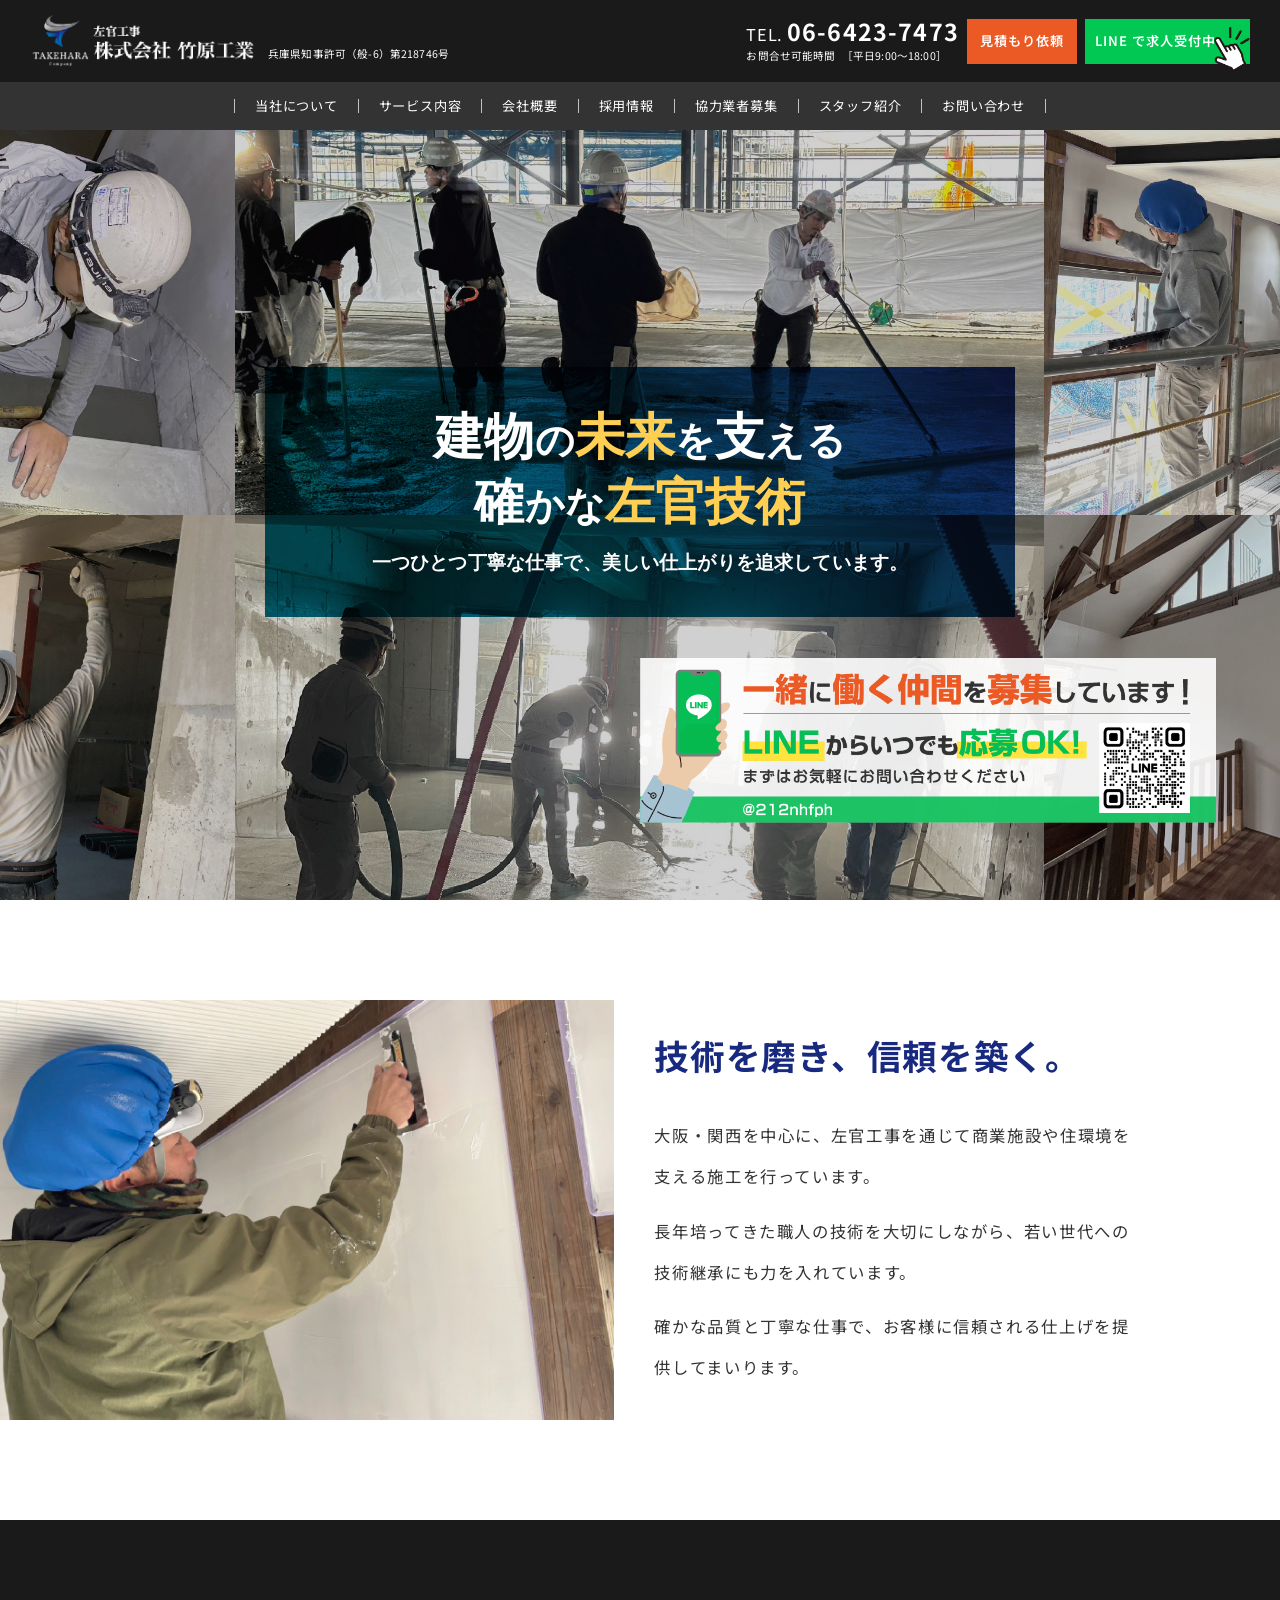
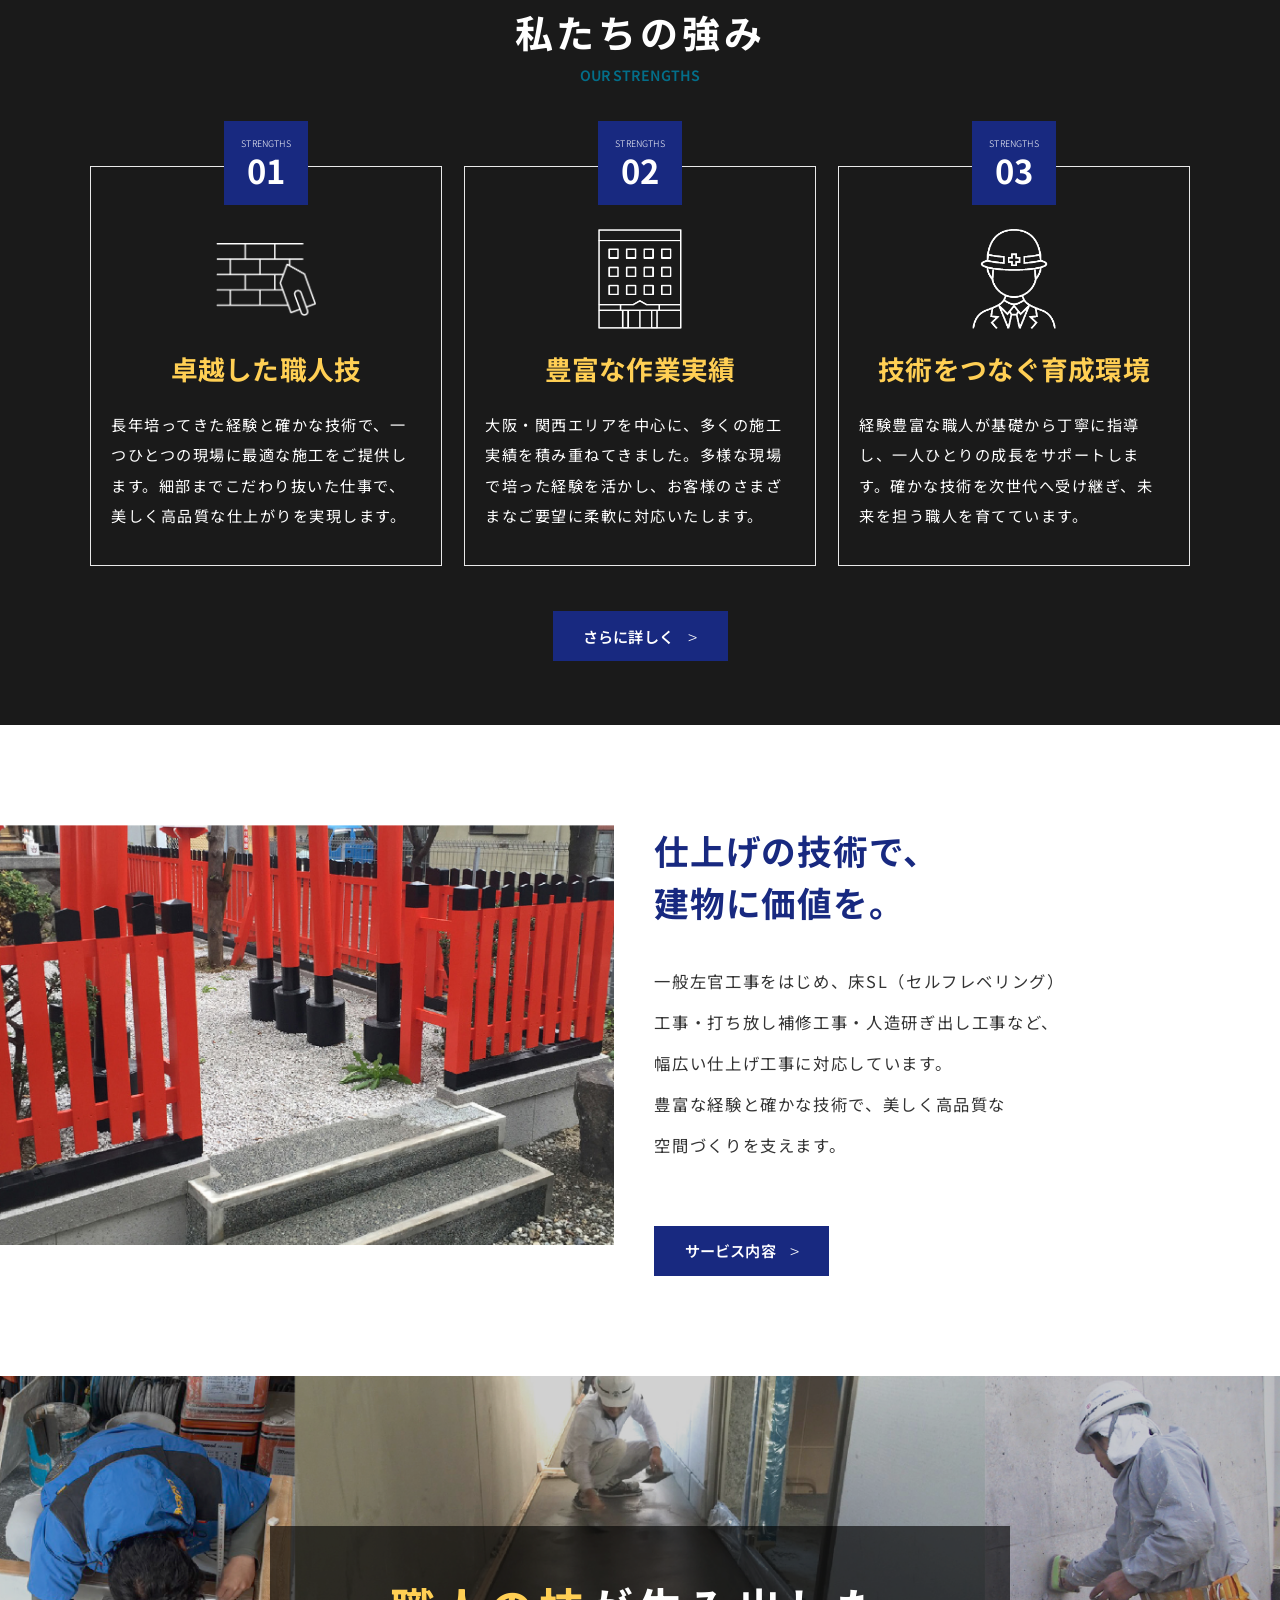
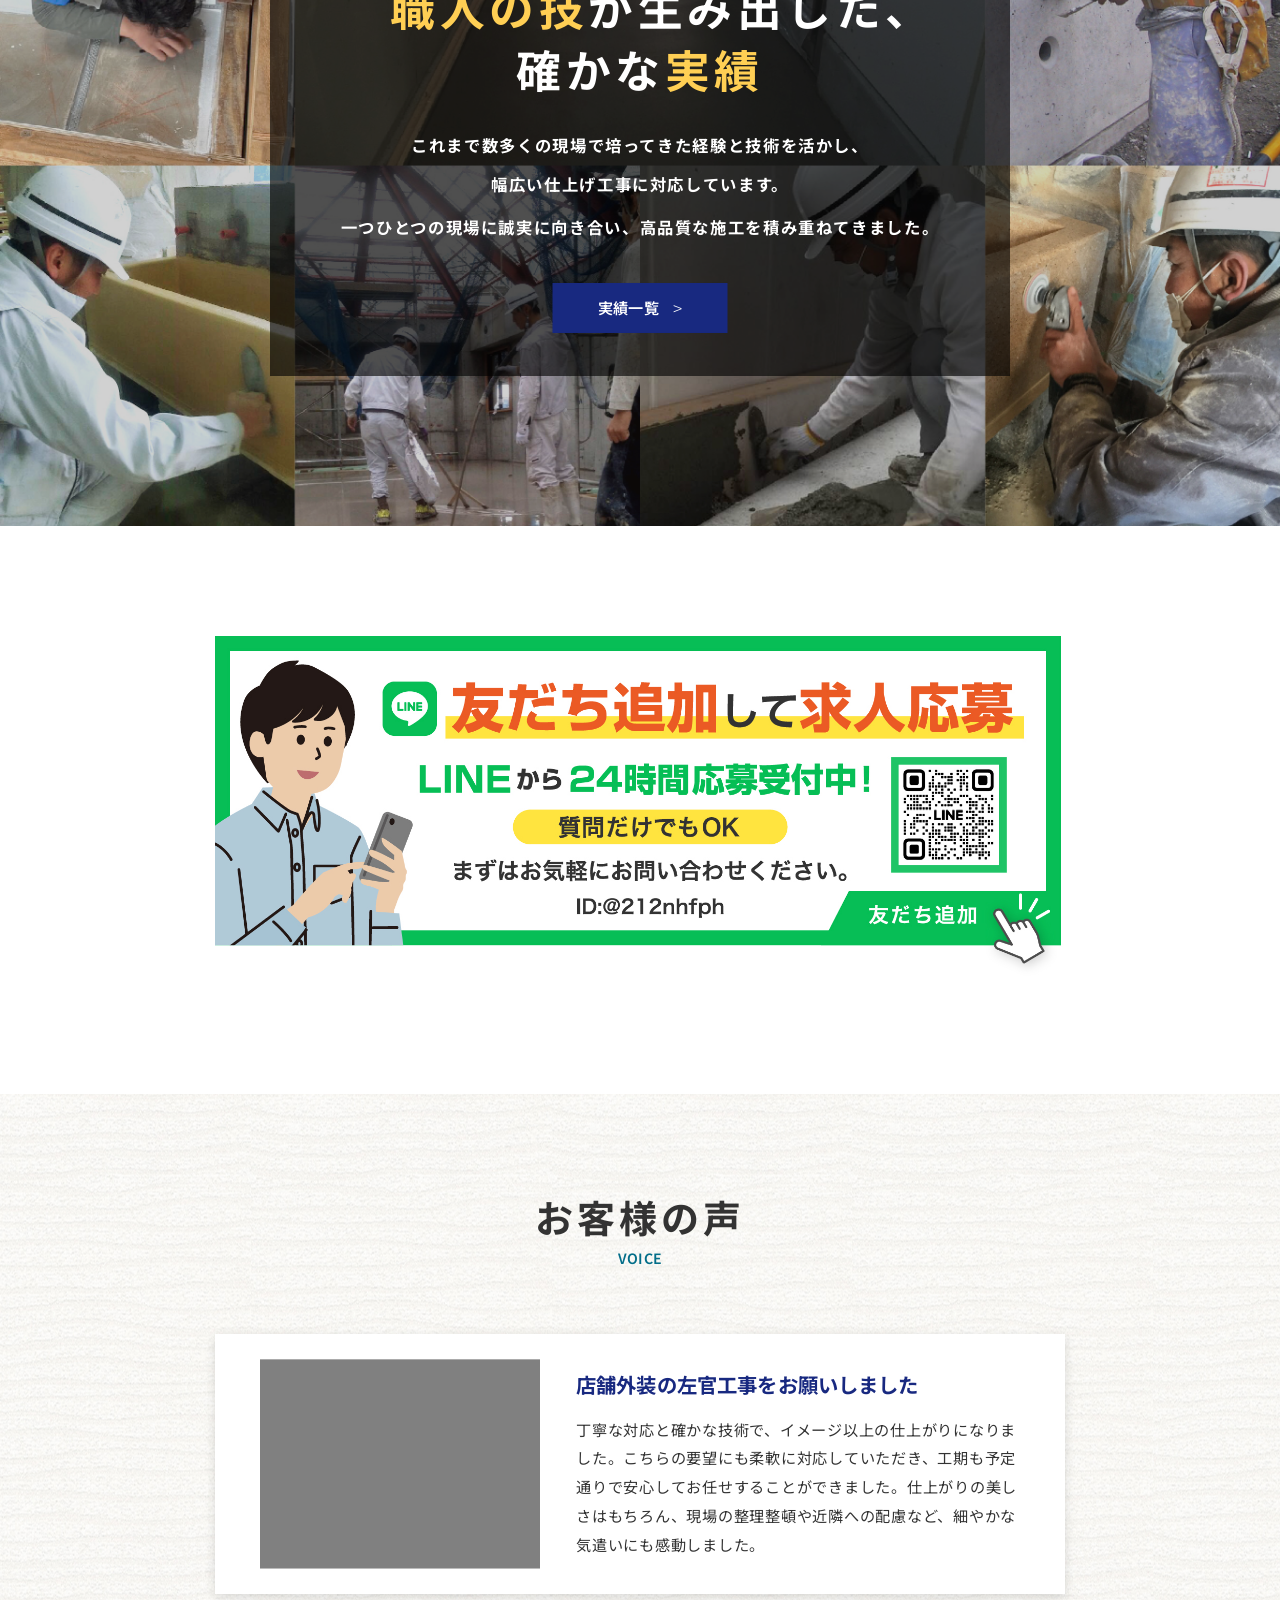
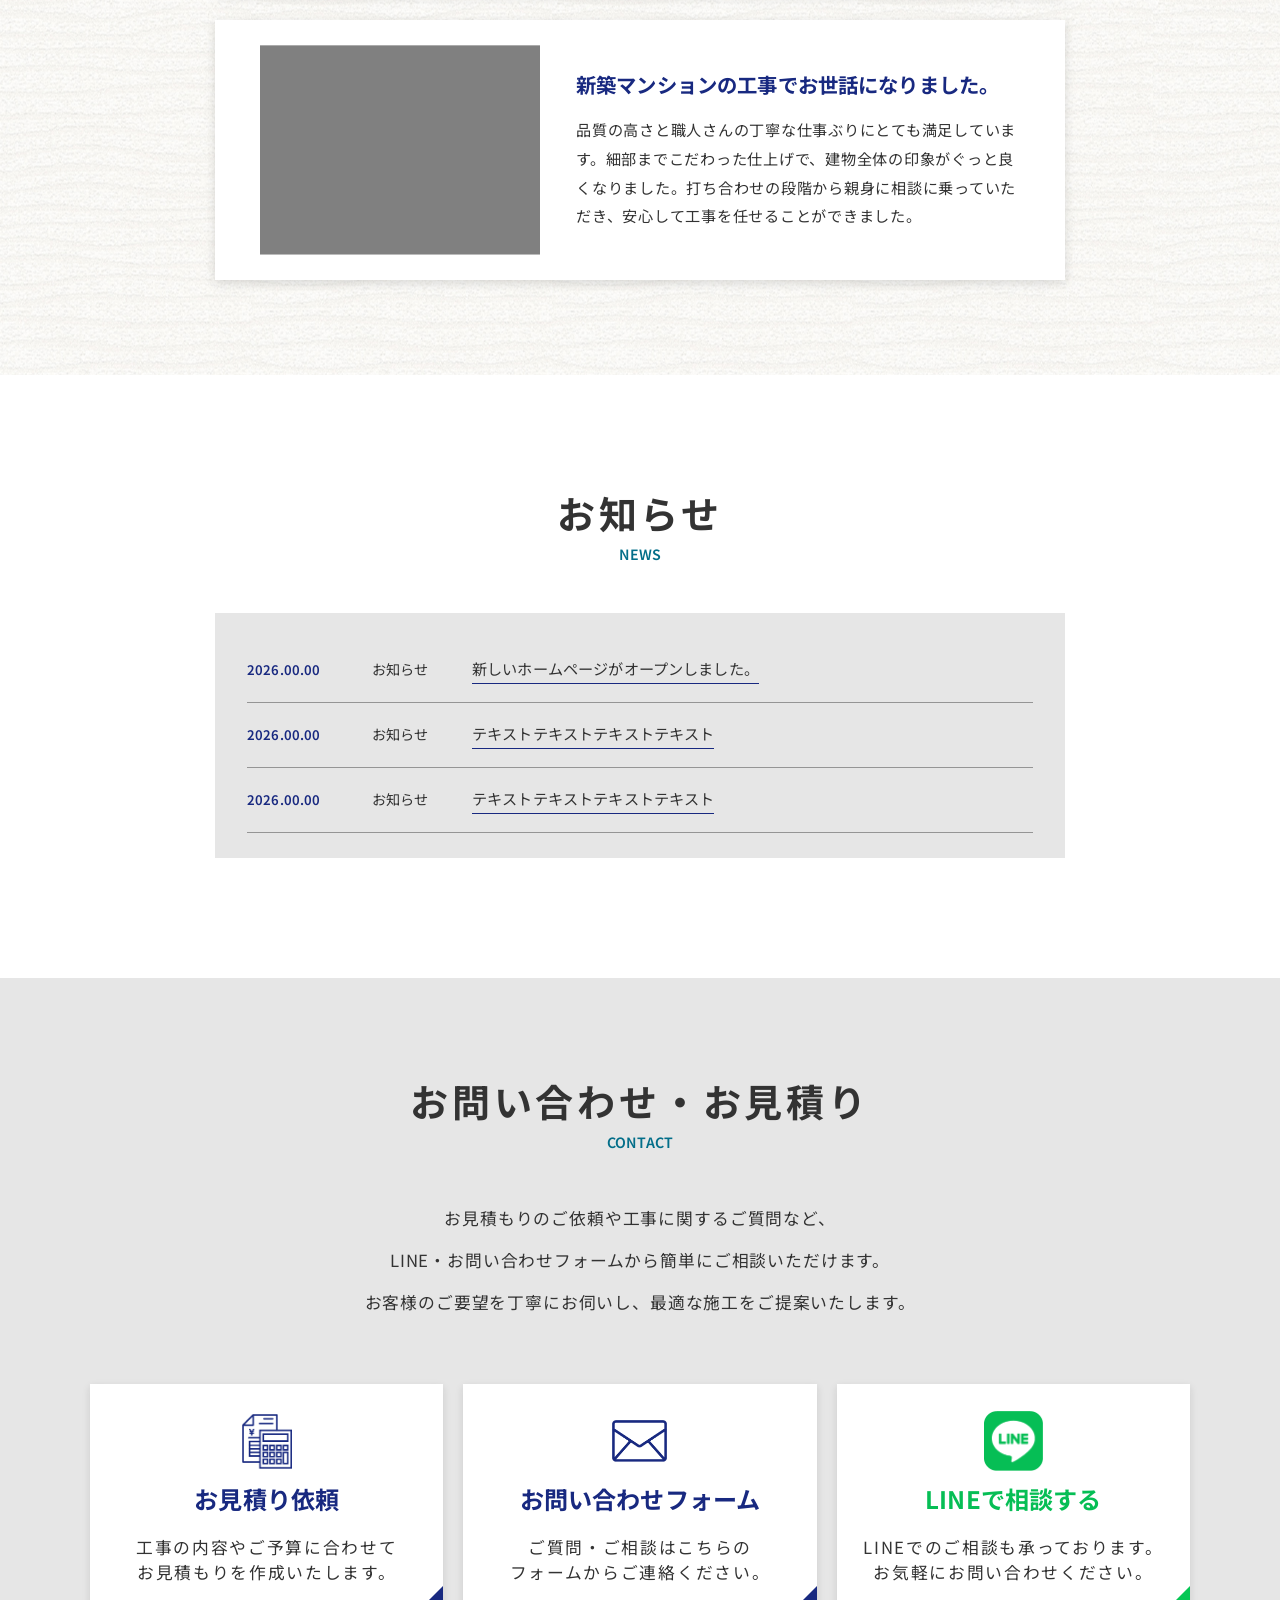
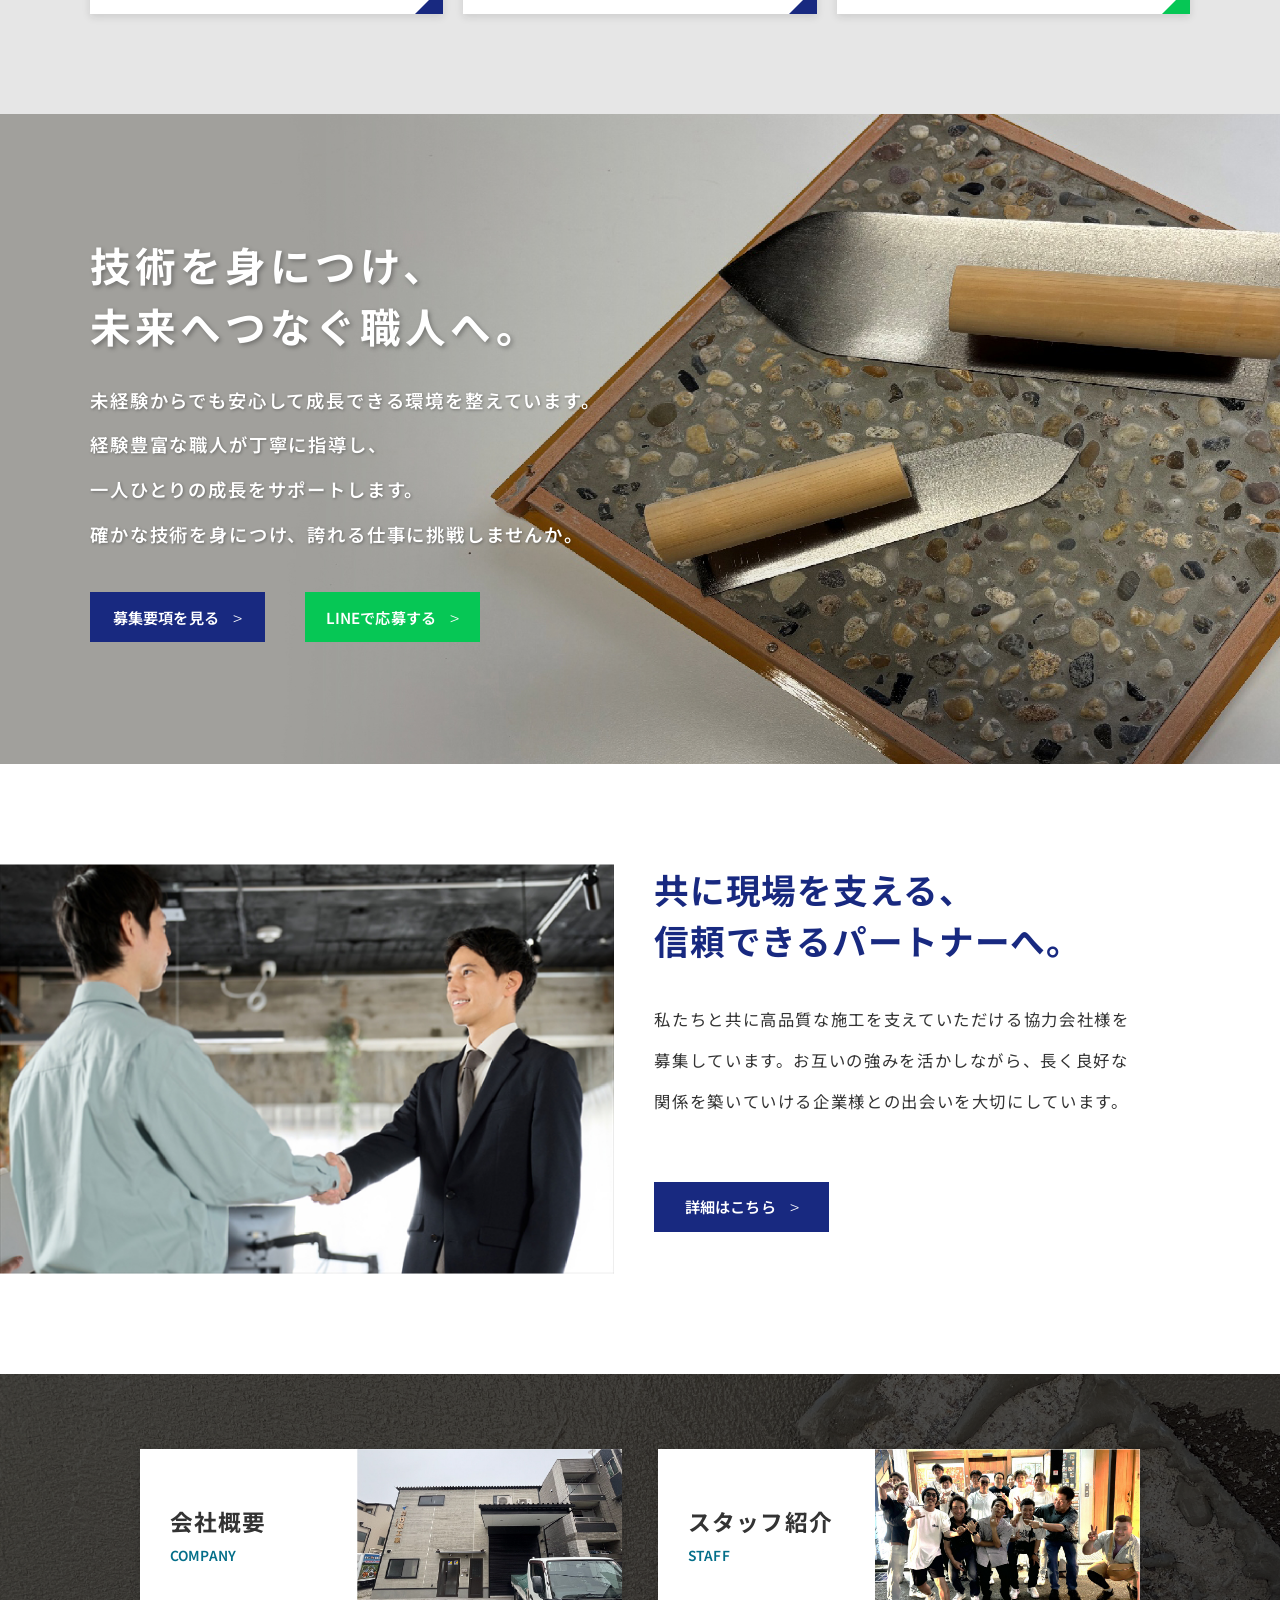
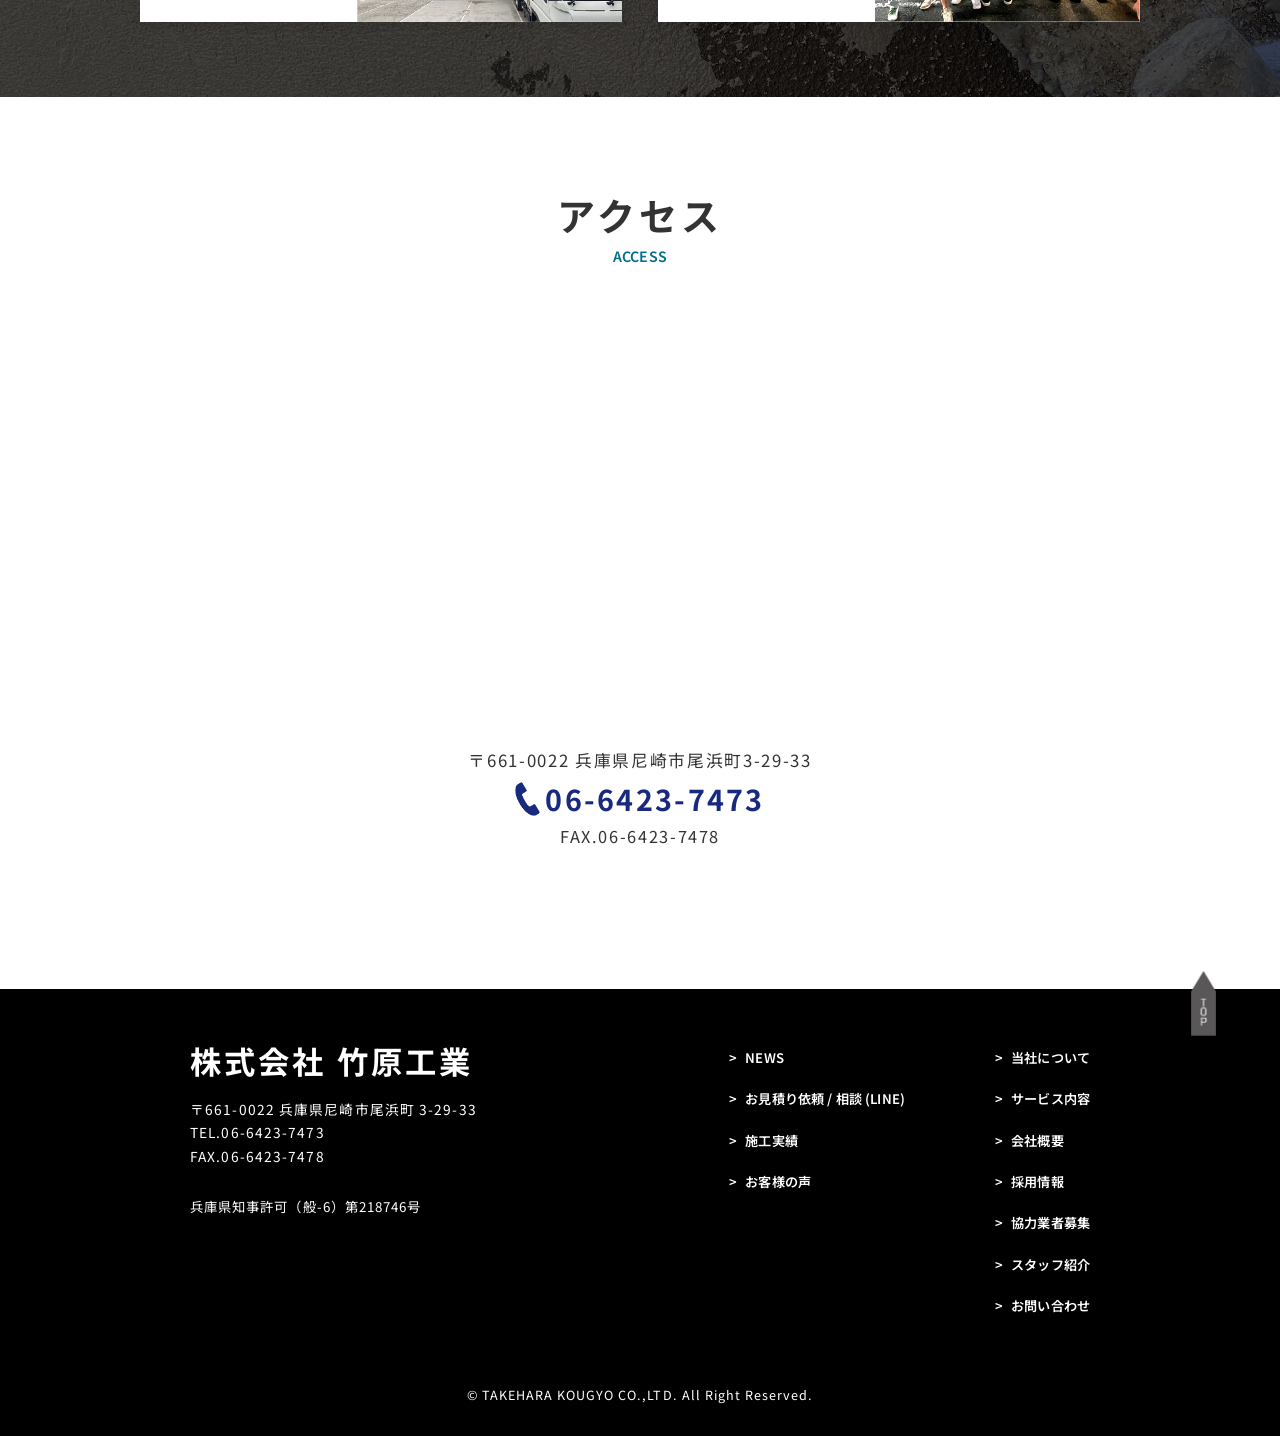
==== commit 4e262234: "サービス内容ページを実装" ====
--- a/index.html
+++ b/index.html
@@ -73,7 +73,7 @@
             <a href="about.html" class="p-header__nav-link">当社について</a>
           </li>
           <li class="p-header__nav-item">
-            <a href="#service" class="p-header__nav-link">サービス内容</a>
+            <a href="service.html" class="p-header__nav-link">サービス内容</a>
           </li>
           <li class="p-header__nav-item">
             <a href="#company" class="p-header__nav-link">会社概要</a>
@@ -100,7 +100,7 @@
               <a href="#about" class="p-header__drawer-link">当社について</a>
             </li>
             <li class="p-header__drawer-item">
-              <a href="#service" class="p-header__drawer-link">サービス内容</a>
+              <a href="service.html" class="p-header__drawer-link">サービス内容</a>
             </li>
             <li class="p-header__drawer-item">
               <a href="#company" class="p-header__drawer-link">会社概要</a>
@@ -270,7 +270,7 @@
         </div>
 
         <div class="p-top-strengths__button">
-          <a href="#" class="c-button">
+          <a href="about.html" class="c-button">
             <span>さらに詳しく</span>
             <span class="c-button__arrow">&gt;</span>
           </a>
@@ -299,7 +299,7 @@
             </p>
           </div>
           <div class="p-top-service__button">
-            <a href="#" class="c-button">
+            <a href="service.html" class="c-button">
               <span>サービス内容</span>
               <span class="c-button__arrow">&gt;</span>
             </a>
@@ -683,7 +683,7 @@
                 <a href="about.html" class="p-footer__nav-link">当社について</a>
               </li>
               <li class="p-footer__nav-item">
-                <a href="#service" class="p-footer__nav-link">サービス内容</a>
+                <a href="service.html" class="p-footer__nav-link">サービス内容</a>
               </li>
               <li class="p-footer__nav-item">
                 <a href="#company" class="p-footer__nav-link">会社概要</a>
--- a/css/style.css
+++ b/css/style.css
@@ -489,7 +489,7 @@
   padding-block: 110px;
   background-color: #fff;
 }
-@media (max-width: 1024px) {
+@media (max-width: 1040px) {
   .c-line-recruit {
     padding-block: 90px;
   }
@@ -634,7 +634,7 @@
     padding-inline: 30px;
   }
 }
-@media (max-width: 1024px) {
+@media (max-width: 1040px) {
   .p-header__inner {
     padding-inline: 20px;
   }
@@ -670,7 +670,7 @@
     width: 230px;
   }
 }
-@media (max-width: 1024px) {
+@media (max-width: 1040px) {
   .p-header__logo {
     width: 210px;
   }
@@ -712,7 +712,7 @@
     margin-bottom: 4px;
   }
 }
-@media (max-width: 1024px) {
+@media (max-width: 1040px) {
   .p-header__license {
     display: none;
   }
@@ -784,7 +784,7 @@
     width: 110px;
   }
 }
-@media (max-width: 1024px) {
+@media (max-width: 1040px) {
   .p-header__estimate {
     width: 100px;
   }
@@ -830,7 +830,7 @@
   height: auto;
   pointer-events: none;
 }
-@media (max-width: 1024px) {
+@media (max-width: 1040px) {
   .p-header__line-icon {
     right: -4px;
   }
@@ -895,7 +895,7 @@
     padding-inline: 20px;
   }
 }
-@media (max-width: 1024px) {
+@media (max-width: 1040px) {
   .p-header__nav-link {
     padding-inline: 16px;
   }
@@ -1118,7 +1118,7 @@
   transform: translate(-50%, -50%);
   pointer-events: none;
 }
-@media (max-width: 1024px) {
+@media (max-width: 1040px) {
   .p-mv__content-bg {
     width: min(600px, 100% - 40px);
     height: 220px;
@@ -1245,7 +1245,7 @@
 .p-top-about {
   padding-block: 100px;
 }
-@media (max-width: 1024px) {
+@media (max-width: 1040px) {
   .p-top-about {
     padding-block: 80px;
   }
@@ -1265,12 +1265,12 @@
   align-items: center;
   gap: 60px;
 }
-@media (max-width: 1440px) {
+@media (max-width: 1499px) {
   .p-top-about__inner {
     gap: 40px;
   }
 }
-@media (max-width: 1024px) {
+@media (max-width: 1040px) {
   .p-top-about__inner {
     gap: 20px;
   }
@@ -1321,7 +1321,7 @@
   letter-spacing: 0.02em;
   white-space: nowrap;
 }
-@media (max-width: 1440px) {
+@media (max-width: 1499px) {
   .p-top-about__title {
     white-space: normal;
   }
@@ -1362,7 +1362,7 @@
   color: #fff;
   background-color: #1a1a1a;
 }
-@media (max-width: 1024px) {
+@media (max-width: 1040px) {
   .p-top-strengths {
     padding: 70px 20px 60px;
   }
@@ -1398,7 +1398,7 @@
   gap: 22px;
   margin-top: 80px;
 }
-@media (max-width: 1024px) {
+@media (max-width: 1040px) {
   .p-top-strengths__list {
     gap: 15px;
     margin-top: 75px;
@@ -1421,7 +1421,7 @@
   min-height: 390px;
   border: 1px solid rgba(255, 255, 255, 0.9);
 }
-@media (max-width: 1024px) {
+@media (max-width: 1040px) {
   .p-top-strengths__item {
     min-height: 380px;
   }
@@ -1467,7 +1467,7 @@
 .p-top-strengths__item-inner {
   padding: 55px 20px 35px;
 }
-@media (max-width: 1024px) {
+@media (max-width: 1040px) {
   .p-top-strengths__item-inner {
     padding-inline: 18px;
   }
@@ -1511,7 +1511,7 @@
   text-align: center;
   white-space: nowrap;
 }
-@media (max-width: 1024px) {
+@media (max-width: 1040px) {
   .p-top-strengths__item-title {
     white-space: normal;
   }
@@ -1542,7 +1542,7 @@
 .p-top-service {
   padding-block: 100px;
 }
-@media (max-width: 1024px) {
+@media (max-width: 1040px) {
   .p-top-service {
     padding-block: 80px;
   }
@@ -1562,13 +1562,13 @@
   align-items: center;
   gap: 60px;
 }
-@media (max-width: 1440px) {
+@media (max-width: 1499px) {
   .p-top-service__inner {
     align-items: flex-start;
     gap: 40px;
   }
 }
-@media (max-width: 1024px) {
+@media (max-width: 1040px) {
   .p-top-service__inner {
     gap: 20px;
   }
@@ -1690,7 +1690,7 @@
   background-color: rgba(26, 26, 26, 0.2);
   pointer-events: none;
 }
-@media (max-width: 1024px) {
+@media (max-width: 1040px) {
   .p-top-works {
     min-height: 650px;
   }
@@ -1741,7 +1741,7 @@
   text-align: center;
   transform: translate(-50%, -50%);
 }
-@media (max-width: 1024px) {
+@media (max-width: 1040px) {
   .p-top-works__content {
     width: min(760px, 100% - 60px);
     padding-inline: 25px;
@@ -1825,7 +1825,7 @@
   background-repeat: repeat;
   background-size: auto;
 }
-@media (max-width: 1024px) {
+@media (max-width: 1040px) {
   .p-top-voice {
     padding: 75px 20px 80px;
   }
@@ -1881,7 +1881,7 @@
   color: inherit;
   text-decoration: none;
 }
-@media (max-width: 1024px) {
+@media (max-width: 1040px) {
   .p-top-voice__link {
     gap: 30px;
     padding: 25px 30px;
@@ -1903,7 +1903,7 @@
   flex-shrink: 0;
   overflow: hidden;
 }
-@media (max-width: 1024px) {
+@media (max-width: 1040px) {
   .p-top-voice__image {
     width: 240px;
   }
@@ -1959,7 +1959,7 @@
   padding: 110px 20px 120px;
   background-color: #fff;
 }
-@media (max-width: 1024px) {
+@media (max-width: 1040px) {
   .p-top-news {
     padding: 75px 20px 80px;
   }
@@ -2070,7 +2070,7 @@
   padding: 95px 20px 100px;
   background-color: #e6e6e6;
 }
-@media (max-width: 1024px) {
+@media (max-width: 1040px) {
   .p-top-contact {
     padding: 75px 20px 80px;
   }
@@ -2116,7 +2116,7 @@
   gap: 20px;
   margin-top: 60px;
 }
-@media (max-width: 1024px) {
+@media (max-width: 1040px) {
   .p-top-contact__list {
     gap: 15px;
     margin-top: 50px;
@@ -2230,7 +2230,7 @@
   background-size: cover;
   overflow: hidden;
 }
-@media (max-width: 1024px) {
+@media (max-width: 1040px) {
   .p-top-recruit {
     min-height: 600px;
     background-position: 58% center;
@@ -2257,7 +2257,7 @@
   display: flex;
   align-items: center;
 }
-@media (max-width: 1024px) {
+@media (max-width: 1040px) {
   .p-top-recruit__inner {
     min-height: 600px;
     padding-inline: 30px;
@@ -2279,7 +2279,7 @@
   width: 650px;
   color: #fff;
 }
-@media (max-width: 1024px) {
+@media (max-width: 1040px) {
   .p-top-recruit__content {
     width: 580px;
   }
@@ -2339,7 +2339,7 @@
   gap: 40px;
   margin-top: 40px;
 }
-@media (max-width: 1024px) {
+@media (max-width: 1040px) {
   .p-top-recruit__buttons {
     gap: 25px;
     margin-top: 30px;
@@ -2363,7 +2363,7 @@
 .p-top-partner {
   padding-block: 100px;
 }
-@media (max-width: 1024px) {
+@media (max-width: 1040px) {
   .p-top-partner {
     padding-block: 80px;
   }
@@ -2383,13 +2383,13 @@
   align-items: center;
   gap: 60px;
 }
-@media (max-width: 1440px) {
+@media (max-width: 1499px) {
   .p-top-partner__inner {
     align-items: flex-start;
     gap: 40px;
   }
 }
-@media (max-width: 1024px) {
+@media (max-width: 1040px) {
   .p-top-partner__inner {
     gap: 20px;
   }
@@ -2440,7 +2440,7 @@
   letter-spacing: 0.02em;
   white-space: nowrap;
 }
-@media (max-width: 1440px) {
+@media (max-width: 1499px) {
   .p-top-partner__title {
     white-space: normal;
   }
@@ -2508,7 +2508,7 @@
   inset: 0;
   background-color: rgba(0, 0, 0, 0.7);
 }
-@media (max-width: 1024px) {
+@media (max-width: 1040px) {
   .p-top-company-staff {
     padding: 64px 20px;
   }
@@ -2532,7 +2532,7 @@
   max-width: 1000px;
   margin-inline: auto;
 }
-@media (max-width: 1024px) {
+@media (max-width: 1040px) {
   .p-top-company-staff__inner {
     gap: 24px;
   }
@@ -2562,7 +2562,7 @@
 .p-top-company-staff__card:hover .p-top-company-staff__image-item {
   transform: scale(1.05);
 }
-@media (max-width: 1024px) {
+@media (max-width: 1040px) {
   .p-top-company-staff__card {
     grid-template-columns: 46% 54%;
   }
@@ -2578,7 +2578,7 @@
   justify-content: center;
   padding: 30px;
 }
-@media (max-width: 1024px) {
+@media (max-width: 1040px) {
   .p-top-company-staff__content {
     padding: 25px 20px;
   }
@@ -2621,7 +2621,7 @@
   padding-top: 90px;
   background-color: #fff;
 }
-@media (max-width: 1024px) {
+@media (max-width: 1040px) {
   .p-top-access {
     padding-top: 70px;
   }
@@ -2653,7 +2653,7 @@
   width: 100%;
   height: 400px;
 }
-@media (max-width: 1024px) {
+@media (max-width: 1040px) {
   .p-top-access__map {
     height: 340px;
   }
@@ -2743,7 +2743,7 @@
   color: #fff;
   background-color: #000;
 }
-@media (max-width: 1024px) {
+@media (max-width: 1040px) {
   .p-footer {
     padding: 45px 30px 25px;
   }
@@ -2767,7 +2767,7 @@
   justify-content: space-between;
   gap: 80px;
 }
-@media (max-width: 1024px) {
+@media (max-width: 1040px) {
   .p-footer__main {
     gap: 50px;
   }
@@ -2789,7 +2789,7 @@
 }
 .p-footer__company-info {
   margin-top: 15px;
-  font-size: clamp(0.75rem, 0.7211538462rem + 0.1282051282vw, 0.875rem);
+  font-size: clamp(0.75rem, 0.7067307692rem + 0.1923076923vw, 0.9375rem);
   font-weight: 400;
   line-height: 1.7;
   letter-spacing: 0.08em;
@@ -2799,7 +2799,7 @@
 }
 .p-footer__license {
   margin-top: 28px;
-  font-size: clamp(0.6875rem, 0.6442307692rem + 0.1923076923vw, 0.875rem);
+  font-size: clamp(0.6875rem, 0.6298076923rem + 0.2564102564vw, 0.9375rem);
   font-weight: 400;
   line-height: 1.7;
   letter-spacing: 0.08em;
@@ -2815,7 +2815,7 @@
   gap: 90px;
   padding-top: 5px;
 }
-@media (max-width: 1024px) {
+@media (max-width: 1040px) {
   .p-footer__nav {
     gap: 45px;
   }
@@ -2857,7 +2857,7 @@
   display: inline-block;
   padding-left: 16px;
   color: #fff;
-  font-size: clamp(0.75rem, 0.7355769231rem + 0.0641025641vw, 0.8125rem);
+  font-size: clamp(0.75rem, 0.7211538462rem + 0.1282051282vw, 0.875rem);
   font-weight: 600;
   line-height: 2;
   text-decoration: none;
@@ -2885,7 +2885,7 @@
 }
 .p-footer__copyright {
   margin: 65px 0 0;
-  font-size: clamp(0.6875rem, 0.6730769231rem + 0.0641025641vw, 0.75rem);
+  font-size: clamp(0.75rem, 0.7355769231rem + 0.0641025641vw, 0.8125rem);
   font-weight: 400;
   line-height: 1.75;
   letter-spacing: 0.08em;
@@ -2913,7 +2913,7 @@
 .p-footer__page-top:hover {
   opacity: 0.8;
 }
-@media (max-width: 1440px) {
+@media (max-width: 1499px) {
   .p-footer__page-top {
     width: 25px;
   }
@@ -2935,7 +2935,7 @@
   overflow: hidden;
   border-bottom: 1.5px solid #fff;
 }
-@media (max-width: 1024px) {
+@media (max-width: 1040px) {
   .p-about-strengths {
     padding: 90px 0 90px;
   }
@@ -2975,7 +2975,7 @@
 .p-about-strengths__list {
   margin-top: 120px;
 }
-@media (max-width: 1024px) {
+@media (max-width: 1040px) {
   .p-about-strengths__list {
     margin-top: 90px;
   }
@@ -2993,7 +2993,7 @@
 .p-about-strengths__item + .p-about-strengths__item {
   margin-top: 90px;
 }
-@media (max-width: 1024px) {
+@media (max-width: 1040px) {
   .p-about-strengths__item + .p-about-strengths__item {
     margin-top: 80px;
   }
@@ -3013,7 +3013,7 @@
   left: calc((100vw - 100%) * -1);
   right: 0;
 }
-@media (max-width: 1440px) {
+@media (max-width: 1499px) {
   .p-about-strengths__item--reverse .p-about-strengths__content {
     padding-left: 70px;
   }
@@ -3023,7 +3023,7 @@
     padding-left: 40px;
   }
 }
-@media (max-width: 1024px) {
+@media (max-width: 1040px) {
   .p-about-strengths__item--reverse .p-about-strengths__content {
     padding-left: 20px;
   }
@@ -3033,7 +3033,7 @@
     gap: 40px;
   }
 }
-@media (max-width: 1024px) {
+@media (max-width: 1040px) {
   .p-about-strengths__item {
     gap: 25px;
   }
@@ -3069,7 +3069,7 @@
   width: 50%;
   flex-shrink: 0;
 }
-@media (max-width: 1024px) {
+@media (max-width: 1040px) {
   .p-about-strengths__image {
     width: 45%;
   }
@@ -3116,7 +3116,7 @@
   height: 1px;
   background-color: #182980;
 }
-@media (max-width: 1024px) {
+@media (max-width: 1040px) {
   .p-about-strengths__title {
     gap: 18px;
   }
@@ -3159,7 +3159,7 @@
   line-height: 2.2;
   letter-spacing: 0.1em;
 }
-@media (max-width: 1024px) {
+@media (max-width: 1040px) {
   .p-about-strengths__text {
     max-width: 95%;
     margin-top: 18px;
@@ -3182,4 +3182,1038 @@
     margin-top: 25px;
   }
 }
+
+.p-service-intro__main {
+  position: relative;
+  min-height: 700px;
+  background-color: #1a1a1a;
+}
+@media (max-width: 1499px) {
+  .p-service-intro__main {
+    min-height: 550px;
+  }
+}
+@media (max-width: 1040px) {
+  .p-service-intro__main {
+    min-height: 400px;
+  }
+}
+@media (max-width: 899px) {
+  .p-service-intro__main {
+    min-height: 375px;
+  }
+}
+.p-service-intro__image {
+  width: 100%;
+  height: 700px;
+}
+@media (max-width: 1499px) {
+  .p-service-intro__image {
+    height: 550px;
+  }
+}
+@media (max-width: 1040px) {
+  .p-service-intro__image {
+    height: 400px;
+  }
+}
+@media (max-width: 899px) {
+  .p-service-intro__image {
+    height: 375px;
+  }
+}
+@media (max-width: 767px) {
+  .p-service-intro__image {
+    width: 100%;
+    height: auto;
+  }
+}
+.p-service-intro__image-item {
+  display: block;
+  width: 100%;
+  height: 100%;
+  -o-object-fit: cover;
+     object-fit: cover;
+}
+@media (max-width: 767px) {
+  .p-service-intro__image-item {
+    height: auto;
+    aspect-ratio: 4/3;
+    -o-object-fit: cover;
+       object-fit: cover;
+    -o-object-position: left;
+       object-position: left;
+  }
+}
+.p-service-intro__content {
+  position: absolute;
+  top: 0;
+  right: 0;
+  width: 57.5%;
+  height: 100%;
+  display: flex;
+  align-items: center;
+  color: #fff;
+  background-color: #1a1a1a;
+  -webkit-clip-path: polygon(0 0, 100% 0, 100% 100%, 10% 100%);
+          clip-path: polygon(0 0, 100% 0, 100% 100%, 10% 100%);
+}
+@media (max-width: 767px) {
+  .p-service-intro__content {
+    position: static;
+    width: 100%;
+    height: auto;
+    -webkit-clip-path: none;
+            clip-path: none;
+  }
+}
+.p-service-intro__content-inner {
+  width: 100%;
+  max-width: 350px;
+  margin-left: 200px;
+}
+@media (max-width: 1499px) {
+  .p-service-intro__content-inner {
+    margin-left: 150px;
+  }
+}
+@media (max-width: 1300px) {
+  .p-service-intro__content-inner {
+    margin-left: 130px;
+    padding-right: 30px;
+  }
+}
+@media (max-width: 1040px) {
+  .p-service-intro__content-inner {
+    margin-left: 120px;
+    padding-right: 25px;
+  }
+}
+@media (max-width: 899px) {
+  .p-service-intro__content-inner {
+    margin-left: 90px;
+  }
+}
+@media (max-width: 767px) {
+  .p-service-intro__content-inner {
+    max-width: none;
+    margin-left: 0;
+    padding: 55px 20px 60px;
+  }
+}
+@media (max-width: 499px) {
+  .p-service-intro__content-inner {
+    padding: 45px 16px 50px;
+  }
+}
+.p-service-intro__title {
+  margin: 0;
+  color: #ffcf54;
+  font-size: clamp(1.75rem, 1.5480769231rem + 0.8974358974vw, 2.625rem);
+  font-weight: 700;
+  line-height: 1.4;
+  letter-spacing: 0.02em;
+}
+.p-service-intro__text {
+  margin-top: 35px;
+  color: #fff;
+  font-size: clamp(0.9375rem, 0.8942307692rem + 0.1923076923vw, 1.125rem);
+  font-weight: 400;
+  line-height: 2;
+  letter-spacing: 0.1em;
+}
+@media (max-width: 1040px) {
+  .p-service-intro__text {
+    margin-top: 30px;
+  }
+}
+@media (max-width: 767px) {
+  .p-service-intro__text {
+    margin-top: 25px;
+  }
+}
+.p-service-intro__lead {
+  padding: 55px 20px 60px;
+  background-color: #fff;
+}
+@media (max-width: 1040px) {
+  .p-service-intro__lead {
+    padding: 50px 20px 55px;
+  }
+}
+@media (max-width: 767px) {
+  .p-service-intro__lead {
+    padding: 45px 20px 50px;
+  }
+}
+@media (max-width: 499px) {
+  .p-service-intro__lead {
+    padding: 40px 16px 45px;
+  }
+}
+.p-service-intro__lead-text {
+  margin: 0;
+  color: #333;
+  font-size: clamp(1.5rem, 1.2115384615rem + 1.2820512821vw, 2.75rem);
+  font-weight: 700;
+  line-height: 1.4;
+  letter-spacing: 0.06em;
+  text-align: center;
+}
+@media (max-width: 499px) {
+  .p-service-intro__lead-text {
+    text-align: left;
+  }
+}
+
+.p-service-detail__item {
+  position: relative;
+  overflow: hidden;
+}
+.p-service-detail__item--plastering {
+  padding: 60px 0 45px;
+  background-color: #e8e8e8;
+}
+@media (max-width: 1024px) {
+  .p-service-detail__item--plastering {
+    padding: 40px 0;
+  }
+}
+@media (max-width: 767px) {
+  .p-service-detail__item--plastering {
+    padding: 60px 20px;
+  }
+}
+@media (max-width: 499px) {
+  .p-service-detail__item--plastering {
+    padding: 50px 16px;
+  }
+}
+.p-service-detail__item--sl {
+  padding: 66px 0;
+  background-color: #fff;
+}
+@media (max-width: 1024px) {
+  .p-service-detail__item--sl {
+    padding: 55px 0;
+  }
+}
+@media (max-width: 767px) {
+  .p-service-detail__item--sl {
+    padding: 60px 20px;
+  }
+}
+@media (max-width: 499px) {
+  .p-service-detail__item--sl {
+    padding: 50px 16px;
+  }
+}
+.p-service-detail__inner {
+  position: relative;
+  z-index: 1;
+  display: flex;
+  align-items: flex-end;
+  max-width: 1440px;
+  margin-inline: auto;
+}
+.p-service-detail__inner--sl {
+  max-width: none;
+  align-items: center;
+}
+@media (max-width: 767px) {
+  .p-service-detail__inner {
+    display: block;
+  }
+}
+.p-service-detail__content {
+  position: relative;
+  width: 47%;
+  padding-left: 130px;
+}
+.p-service-detail__content::before {
+  content: "";
+  position: absolute;
+  top: -90px;
+  left: 0;
+  width: 340px;
+  height: 320px;
+  background-image: url("../images/service/service-number-01.png");
+  background-repeat: no-repeat;
+  background-position: left top;
+  background-size: contain;
+  pointer-events: none;
+}
+@media (max-width: 1499px) {
+  .p-service-detail__content::before {
+    top: -130px;
+  }
+}
+@media (max-width: 1300px) {
+  .p-service-detail__content {
+    padding-left: 70px;
+  }
+  .p-service-detail__content::before {
+    top: -90px;
+    left: -15px;
+  }
+}
+@media (max-width: 1024px) {
+  .p-service-detail__content {
+    width: 52%;
+    padding-left: 40px;
+  }
+  .p-service-detail__content::before {
+    top: -45px;
+    left: -20px;
+    width: 280px;
+    height: 265px;
+  }
+}
+@media (max-width: 767px) {
+  .p-service-detail__content {
+    width: 100%;
+    padding-left: 0;
+  }
+  .p-service-detail__content::before {
+    top: -40px;
+    left: -20px;
+    width: 230px;
+    height: 220px;
+  }
+}
+@media (max-width: 499px) {
+  .p-service-detail__content::before {
+    top: -55px;
+    left: -16px;
+    width: 190px;
+    height: 180px;
+  }
+}
+.p-service-detail__content--sl {
+  width: 39%;
+  padding: 0 60px 0 45px;
+}
+.p-service-detail__content--sl::before {
+  content: "";
+  position: absolute;
+  z-index: 0;
+  top: auto;
+  left: auto;
+  right: -130px;
+  bottom: -130px;
+  width: 355px;
+  height: 355px;
+  background-image: url("../images/service/service-number-02.png");
+  background-repeat: no-repeat;
+  background-position: center;
+  background-size: contain;
+  pointer-events: none;
+}
+@media (max-width: 1300px) {
+  .p-service-detail__content--sl {
+    width: 45%;
+    padding: 0 40px;
+  }
+  .p-service-detail__content--sl::before {
+    top: auto;
+    left: auto;
+    right: -80px;
+    bottom: -130px;
+    width: 290px;
+    height: 290px;
+  }
+}
+@media (max-width: 1024px) {
+  .p-service-detail__content--sl {
+    width: 55%;
+    padding: 0 30px;
+  }
+  .p-service-detail__content--sl::before {
+    top: auto;
+    left: auto;
+    right: 30px;
+    bottom: -90px;
+    width: 250px;
+    height: 250px;
+  }
+}
+@media (max-width: 767px) {
+  .p-service-detail__content--sl {
+    width: 100%;
+    margin-top: 35px;
+    padding: 0;
+  }
+  .p-service-detail__content--sl::before {
+    top: auto;
+    left: auto;
+    right: -60px;
+    bottom: -100px;
+    width: 230px;
+    height: 230px;
+  }
+}
+@media (max-width: 499px) {
+  .p-service-detail__content--sl {
+    margin-top: 30px;
+  }
+  .p-service-detail__content--sl::before {
+    top: auto;
+    left: auto;
+    right: 0;
+    bottom: -75px;
+    width: 170px;
+    height: 170px;
+  }
+}
+.p-service-detail__content-inner {
+  position: relative;
+  z-index: 1;
+  max-width: 610px;
+}
+.p-service-detail__content-inner--sl {
+  max-width: 500px;
+}
+.p-service-detail__title {
+  position: relative;
+  margin: 0;
+  color: #182980;
+  font-size: clamp(1.5625rem, 1.3317307692rem + 1.0256410256vw, 2.5625rem);
+  font-weight: 700;
+  line-height: 1.5;
+}
+.p-service-detail__title-small {
+  font-size: 0.7em;
+}
+.p-service-detail__text {
+  position: relative;
+  margin-top: 30px;
+  color: #333;
+  font-size: clamp(0.9375rem, 0.8942307692rem + 0.1923076923vw, 1.125rem);
+  font-weight: 400;
+  line-height: 2.2;
+  letter-spacing: 0.1em;
+}
+@media (max-width: 1024px) {
+  .p-service-detail__text {
+    margin-top: 25px;
+    line-height: 2;
+  }
+}
+@media (max-width: 767px) {
+  .p-service-detail__text {
+    margin-top: 16px;
+  }
+}
+.p-service-detail__gallery {
+  display: grid;
+  grid-template-columns: repeat(3, 1fr);
+  gap: 8px;
+  margin-top: 30px;
+}
+@media (max-width: 767px) {
+  .p-service-detail__gallery {
+    gap: 6px;
+  }
+}
+@media (max-width: 499px) {
+  .p-service-detail__gallery {
+    gap: 4px;
+    margin-top: 20px;
+  }
+}
+.p-service-detail__gallery-item {
+  overflow: hidden;
+}
+.p-service-detail__gallery-image {
+  display: block;
+  width: 100%;
+  height: 100%;
+  -o-object-fit: cover;
+     object-fit: cover;
+}
+.p-service-detail__main-image {
+  width: 50%;
+  margin-left: 60px;
+  flex-shrink: 0;
+}
+@media (max-width: 1300px) {
+  .p-service-detail__main-image {
+    margin-left: 40px;
+  }
+}
+@media (max-width: 1024px) {
+  .p-service-detail__main-image {
+    margin-left: 30px;
+  }
+}
+@media (max-width: 767px) {
+  .p-service-detail__main-image {
+    width: 100%;
+    margin: 8px 0 0;
+  }
+}
+.p-service-detail__main-image--sl {
+  width: 45%;
+  margin-left: 0;
+}
+@media (max-width: 767px) {
+  .p-service-detail__main-image--sl {
+    width: 100%;
+    margin: 0;
+  }
+}
+.p-service-detail__main-image-item {
+  display: block;
+  width: 100%;
+  height: 600px;
+  -o-object-fit: cover;
+     object-fit: cover;
+}
+@media (max-width: 1300px) {
+  .p-service-detail__main-image-item {
+    height: 520px;
+  }
+}
+@media (max-width: 1024px) {
+  .p-service-detail__main-image-item {
+    height: 470px;
+  }
+}
+@media (max-width: 767px) {
+  .p-service-detail__main-image-item {
+    height: auto;
+    aspect-ratio: 4/3;
+  }
+}
+.p-service-detail__main-image-item--sl {
+  width: 100%;
+  height: 330px;
+  -o-object-fit: cover;
+     object-fit: cover;
+}
+@media (max-width: 1024px) {
+  .p-service-detail__main-image-item--sl {
+    height: 275px;
+  }
+}
+@media (max-width: 767px) {
+  .p-service-detail__main-image-item--sl {
+    height: auto;
+    aspect-ratio: 16/9;
+  }
+}
+.p-service-detail__item--concrete {
+  position: relative;
+  height: 640px;
+  padding: 0;
+  background-color: #1a1a1a;
+}
+@media (max-width: 1300px) {
+  .p-service-detail__item--concrete {
+    height: 550px;
+  }
+}
+@media (max-width: 1024px) {
+  .p-service-detail__item--concrete {
+    height: 500px;
+  }
+}
+@media (max-width: 767px) {
+  .p-service-detail__item--concrete {
+    height: auto;
+    background-color: #fff;
+  }
+}
+.p-service-detail__concrete-image {
+  position: absolute;
+  inset: 0;
+  z-index: 0;
+  width: 100%;
+  height: 100%;
+}
+@media (max-width: 767px) {
+  .p-service-detail__concrete-image {
+    position: relative;
+    inset: auto;
+    height: auto;
+  }
+}
+.p-service-detail__concrete-image-item {
+  display: block;
+  width: 100%;
+  height: 100%;
+  -o-object-fit: cover;
+     object-fit: cover;
+}
+@media (max-width: 767px) {
+  .p-service-detail__concrete-image-item {
+    height: auto;
+    aspect-ratio: 16/9;
+    -o-object-fit: cover;
+       object-fit: cover;
+  }
+}
+.p-service-detail__concrete-inner {
+  position: relative;
+  z-index: 1;
+  width: 100%;
+  max-width: 1440px;
+  height: 100%;
+  margin-inline: auto;
+}
+@media (max-width: 767px) {
+  .p-service-detail__concrete-inner {
+    height: auto;
+    padding: 0 20px;
+    background-color: #fff;
+  }
+}
+@media (max-width: 499px) {
+  .p-service-detail__concrete-inner {
+    padding: 0 16px;
+  }
+}
+.p-service-detail__concrete-number {
+  position: absolute;
+  z-index: 1;
+  top: 20px;
+  left: max(0px, (100vw - 1440px) / 2);
+  width: 350px;
+  height: 260px;
+  background-image: url("../images/service/service-number-03.png");
+  background-repeat: no-repeat;
+  background-position: left top;
+  background-size: contain;
+  pointer-events: none;
+}
+@media (max-width: 1300px) {
+  .p-service-detail__concrete-number {
+    left: 0;
+    width: 300px;
+    height: 240px;
+  }
+}
+@media (max-width: 1024px) {
+  .p-service-detail__concrete-number {
+    width: 200px;
+    height: 150px;
+  }
+}
+@media (max-width: 767px) {
+  .p-service-detail__concrete-number {
+    top: 0;
+    left: 0;
+    width: 170px;
+    height: 140px;
+  }
+}
+.p-service-detail__concrete-content {
+  position: absolute;
+  top: 300px;
+  left: 210px;
+  width: 625px;
+  padding: 32px;
+  background-color: rgba(255, 255, 255, 0.82);
+  transform: translateY(-15%);
+}
+@media (max-width: 1300px) {
+  .p-service-detail__concrete-content {
+    left: 80px;
+    width: 600px;
+  }
+}
+@media (max-width: 1024px) {
+  .p-service-detail__concrete-content {
+    top: 45%;
+    left: 50px;
+    width: 500px;
+    padding: 25px;
+  }
+}
+@media (max-width: 767px) {
+  .p-service-detail__concrete-content {
+    position: relative;
+    top: auto;
+    left: auto;
+    width: 100%;
+    margin-top: -25px;
+    padding: 30px 0;
+    background-color: rgba(255, 255, 255, 0.95);
+    transform: none;
+  }
+}
+@media (max-width: 499px) {
+  .p-service-detail__concrete-content {
+    margin-top: -15px;
+    padding: 25px 0;
+  }
+}
+.p-service-detail__text--concrete {
+  margin-top: 12px;
+}
+.p-service-detail__item--terrazzo {
+  padding: 100px 0;
+  background-color: #fff;
+}
+@media (max-width: 1300px) {
+  .p-service-detail__item--terrazzo {
+    padding: 80px 0;
+  }
+}
+@media (max-width: 1024px) {
+  .p-service-detail__item--terrazzo {
+    padding: 70px 0;
+  }
+}
+@media (max-width: 767px) {
+  .p-service-detail__item--terrazzo {
+    padding: 60px 20px;
+  }
+}
+@media (max-width: 499px) {
+  .p-service-detail__item--terrazzo {
+    padding: 40px 16px;
+  }
+}
+.p-service-detail__inner--terrazzo {
+  max-width: 1440px;
+  align-items: center;
+}
+.p-service-detail__main-image--terrazzo {
+  width: 48%;
+  margin-left: 0;
+}
+@media (max-width: 1024px) {
+  .p-service-detail__main-image--terrazzo {
+    width: 50%;
+  }
+}
+@media (max-width: 767px) {
+  .p-service-detail__main-image--terrazzo {
+    width: 100%;
+    margin: 0;
+  }
+}
+.p-service-detail__main-image-item--terrazzo {
+  display: block;
+  width: 100%;
+  height: 480px;
+  -o-object-fit: cover;
+     object-fit: cover;
+}
+@media (max-width: 1300px) {
+  .p-service-detail__main-image-item--terrazzo {
+    height: 430px;
+  }
+}
+@media (max-width: 1024px) {
+  .p-service-detail__main-image-item--terrazzo {
+    height: 390px;
+  }
+}
+@media (max-width: 767px) {
+  .p-service-detail__main-image-item--terrazzo {
+    height: auto;
+    aspect-ratio: 3/2;
+    -o-object-fit: cover;
+       object-fit: cover;
+  }
+}
+.p-service-detail__content--terrazzo {
+  position: relative;
+  width: 50%;
+  padding: 150px 70px 0 64px;
+}
+.p-service-detail__content--terrazzo::before {
+  display: none;
+}
+@media (max-width: 1300px) {
+  .p-service-detail__content--terrazzo {
+    padding: 100px 50px 50px 50px;
+  }
+}
+@media (max-width: 1024px) {
+  .p-service-detail__content--terrazzo {
+    width: 50%;
+    padding: 90px 35px 40px;
+  }
+}
+@media (max-width: 767px) {
+  .p-service-detail__content--terrazzo {
+    width: 100%;
+    margin-top: 0;
+    padding: 80px 0 0;
+  }
+}
+@media (max-width: 499px) {
+  .p-service-detail__content--terrazzo {
+    padding-top: 65px;
+  }
+}
+.p-service-detail__number--terrazzo {
+  position: absolute;
+  z-index: 0;
+  top: -65px;
+  right: 0;
+  width: 370px;
+  height: 300px;
+  background-image: url("../images/service/service-number-04.png");
+  background-repeat: no-repeat;
+  background-position: right top;
+  background-size: contain;
+  pointer-events: none;
+}
+@media (max-width: 1300px) {
+  .p-service-detail__number--terrazzo {
+    top: -50px;
+    width: 330px;
+    height: 260px;
+  }
+}
+@media (max-width: 1024px) {
+  .p-service-detail__number--terrazzo {
+    top: -30px;
+    width: 270px;
+    height: 210px;
+  }
+}
+@media (max-width: 767px) {
+  .p-service-detail__number--terrazzo {
+    top: 10px;
+    right: -20px;
+    width: 220px;
+    height: 170px;
+  }
+}
+@media (max-width: 499px) {
+  .p-service-detail__number--terrazzo {
+    right: -16px;
+    width: 170px;
+    height: 140px;
+  }
+}
+.p-service-detail__content-inner--terrazzo {
+  position: relative;
+  z-index: 1;
+  max-width: 450px;
+}
+
+.p-service-works {
+  padding: 110px 20px 140px;
+  color: #fff;
+  background-color: #1a1a1a;
+  border-bottom: 1.5px solid #fff;
+}
+@media (max-width: 1024px) {
+  .p-service-works {
+    padding: 90px 20px 100px;
+  }
+}
+@media (max-width: 767px) {
+  .p-service-works {
+    padding: 70px 20px;
+  }
+}
+@media (max-width: 499px) {
+  .p-service-works {
+    padding: 60px 16px;
+  }
+}
+.p-service-works__inner {
+  max-width: 900px;
+  margin-inline: auto;
+}
+.p-service-works__lead {
+  max-width: 900px;
+  margin: 50px auto 0;
+  text-align: center;
+}
+@media (max-width: 1024px) {
+  .p-service-works__lead {
+    margin-top: 40px;
+  }
+}
+@media (max-width: 767px) {
+  .p-service-works__lead {
+    margin-top: 30px;
+  }
+}
+.p-service-works__lead-title {
+  margin: 0;
+  color: #ffcf54;
+  font-size: clamp(1.5625rem, 1.3461538462rem + 0.9615384615vw, 2.5rem);
+  font-weight: 700;
+  line-height: 1.5;
+}
+.p-service-works__lead-text {
+  margin-top: 40px;
+  color: #fff;
+  font-size: clamp(0.9375rem, 0.8942307692rem + 0.1923076923vw, 1.125rem);
+  font-weight: 400;
+  line-height: 2.5;
+  letter-spacing: 0.1em;
+}
+@media (max-width: 1024px) {
+  .p-service-works__lead-text {
+    line-height: 2;
+    margin-top: 40px;
+  }
+}
+@media (max-width: 767px) {
+  .p-service-works__lead-text {
+    margin-top: 30px;
+    line-height: 1.9;
+  }
+}
+@media (max-width: 499px) {
+  .p-service-works__lead-text {
+    margin-top: 25px;
+  }
+}
+.p-service-works__lead-text p {
+  margin: 0;
+}
+.p-service-works__lead-text p + p {
+  margin-top: 12px;
+}
+.p-service-works__list {
+  display: grid;
+  grid-template-columns: repeat(3, 1fr);
+  gap: 36px 28px;
+  margin-top: 75px;
+}
+@media (max-width: 1024px) {
+  .p-service-works__list {
+    gap: 30px 20px;
+    margin-top: 60px;
+  }
+}
+@media (max-width: 767px) {
+  .p-service-works__list {
+    grid-template-columns: repeat(2, 1fr);
+    gap: 25px 15px;
+    margin-top: 50px;
+  }
+}
+@media (max-width: 499px) {
+  .p-service-works__list {
+    gap: 20px 10px;
+    margin-top: 40px;
+  }
+}
+.p-service-works__item {
+  margin: 0;
+}
+.p-service-works__image-button {
+  display: block;
+  width: 100%;
+  margin: 0;
+  padding: 0;
+  border: 0;
+  background: none;
+  cursor: pointer;
+  overflow: hidden;
+}
+.p-service-works__image-button:hover .p-service-works__image {
+  transform: scale(1.04);
+}
+.p-service-works__image {
+  display: block;
+  width: 100%;
+  aspect-ratio: 4/3;
+  -o-object-fit: cover;
+     object-fit: cover;
+  transition: transform 0.4s ease;
+}
+.p-service-works__name {
+  margin-top: 10px;
+  color: #fff;
+  font-size: clamp(0.8125rem, 0.7692307692rem + 0.1923076923vw, 1rem);
+  font-weight: 400;
+  line-height: 1.5;
+}
+.p-service-works__lightbox {
+  position: fixed;
+  z-index: 10000;
+  inset: 0;
+  display: flex;
+  align-items: center;
+  justify-content: center;
+  padding: 60px;
+  background-color: rgba(26, 26, 26, 0.9);
+  opacity: 0;
+  visibility: hidden;
+  transition: opacity 0.3s ease, visibility 0.3s ease;
+}
+.p-service-works__lightbox.is-open {
+  opacity: 1;
+  visibility: visible;
+}
+@media (max-width: 767px) {
+  .p-service-works__lightbox {
+    padding: 50px 20px;
+  }
+}
+@media (max-width: 499px) {
+  .p-service-works__lightbox {
+    padding: 45px 16px;
+  }
+}
+.p-service-works__lightbox-inner {
+  display: flex;
+  align-items: center;
+  justify-content: center;
+  width: 100%;
+  height: 100%;
+}
+.p-service-works__lightbox-image {
+  display: block;
+  max-width: 100%;
+  max-height: 90vh;
+  width: auto;
+  height: auto;
+  -o-object-fit: contain;
+     object-fit: contain;
+}
+.p-service-works__lightbox-close {
+  position: absolute;
+  top: 30px;
+  right: 35px;
+  z-index: 1;
+  width: 45px;
+  height: 45px;
+  padding: 0;
+  border: 0;
+  background: none;
+  cursor: pointer;
+}
+.p-service-works__lightbox-close::before, .p-service-works__lightbox-close::after {
+  content: "";
+  position: absolute;
+  top: 50%;
+  left: 50%;
+  width: 36px;
+  height: 2px;
+  background-color: #fff;
+}
+.p-service-works__lightbox-close::before {
+  transform: translate(-50%, -50%) rotate(45deg);
+}
+.p-service-works__lightbox-close::after {
+  transform: translate(-50%, -50%) rotate(-45deg);
+}
+@media (max-width: 767px) {
+  .p-service-works__lightbox-close {
+    top: 20px;
+    right: 20px;
+  }
+}
+@media (max-width: 499px) {
+  .p-service-works__lightbox-close {
+    top: 15px;
+    right: 15px;
+    width: 40px;
+    height: 40px;
+  }
+}
 /*# sourceMappingURL=style.css.map */
